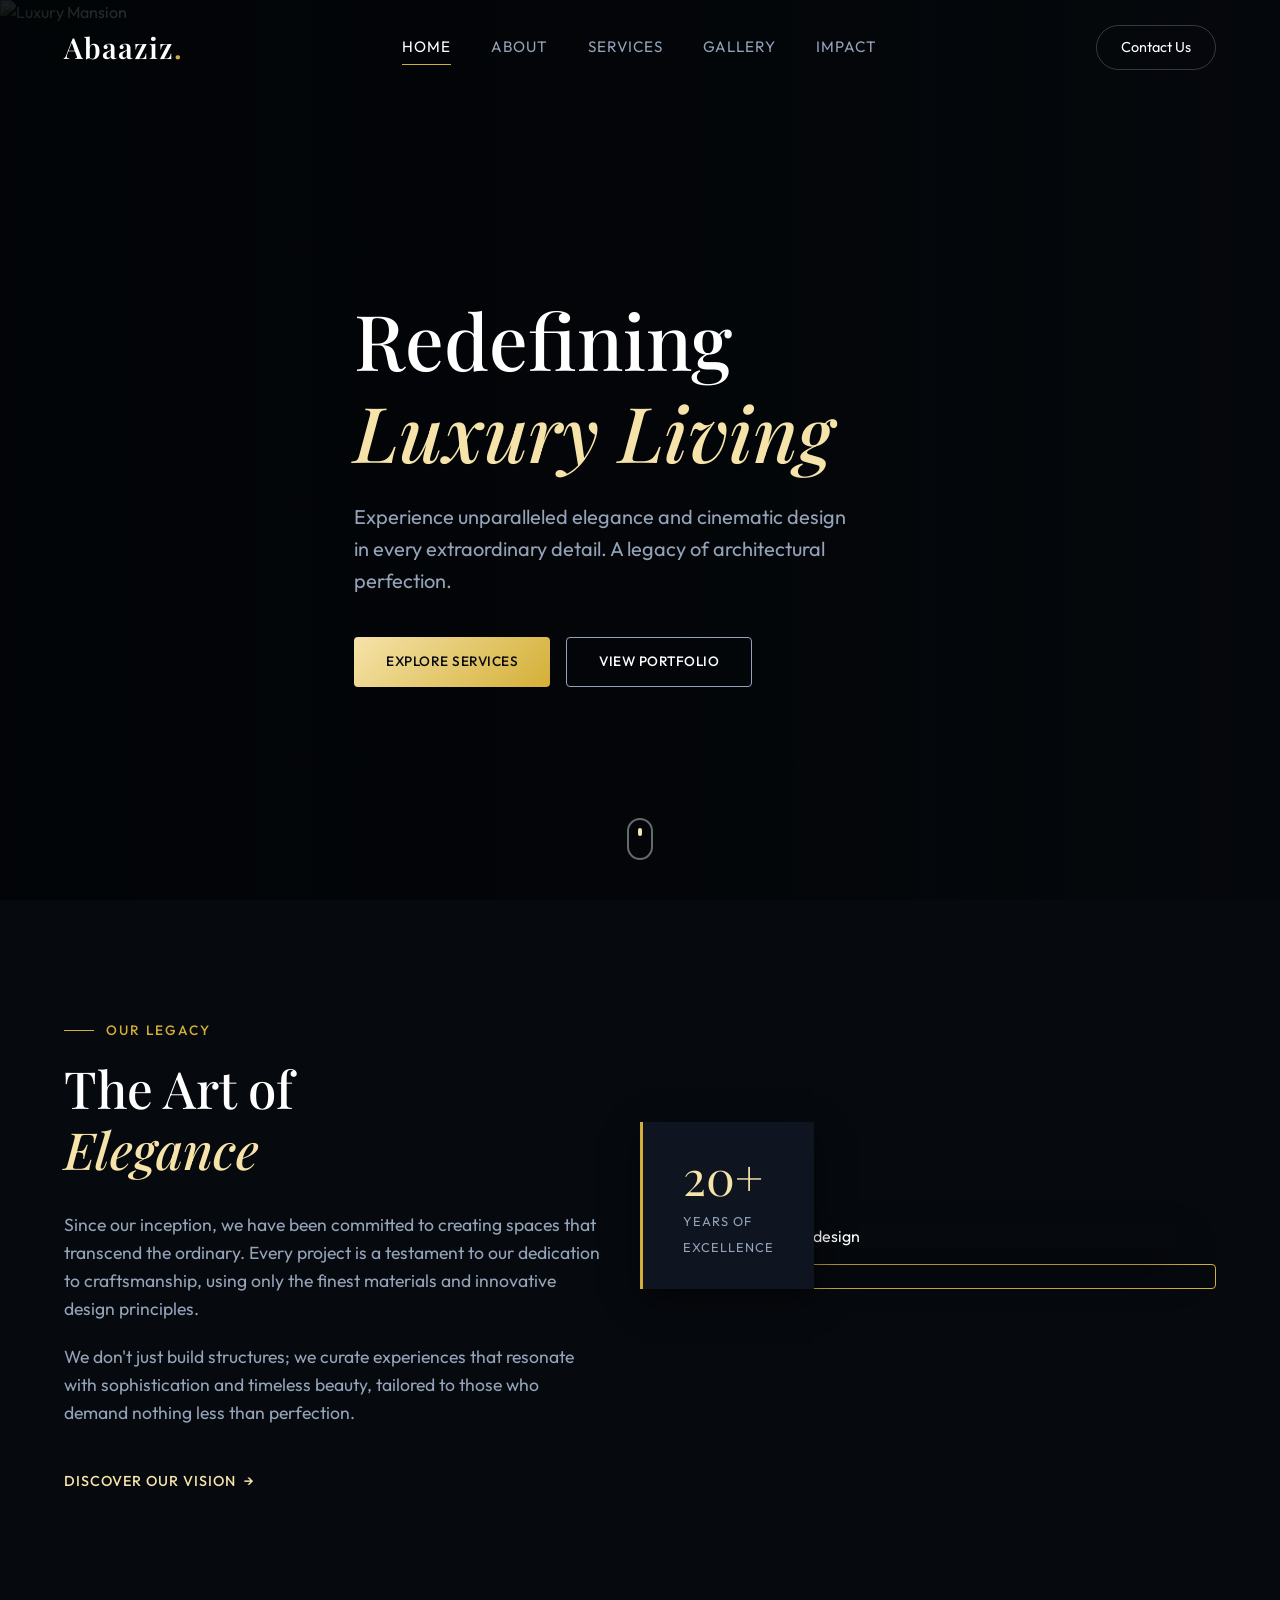
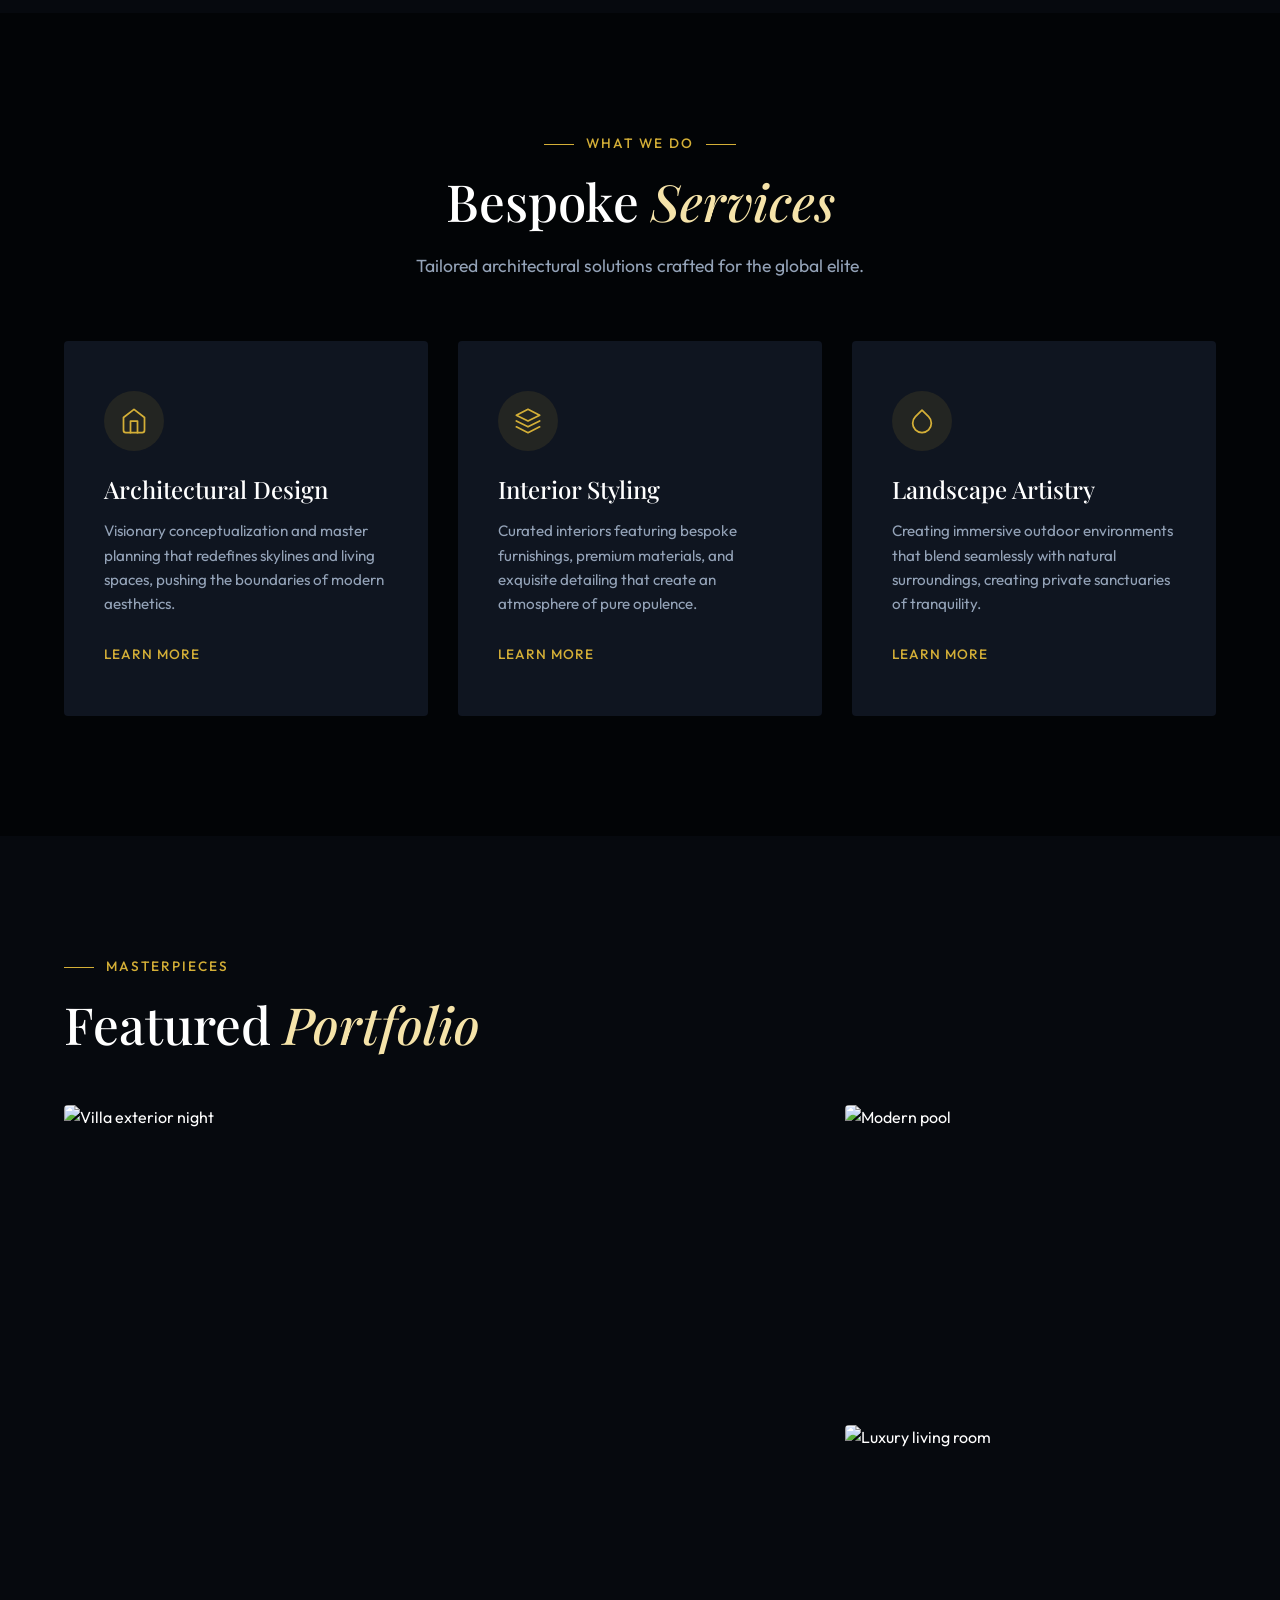
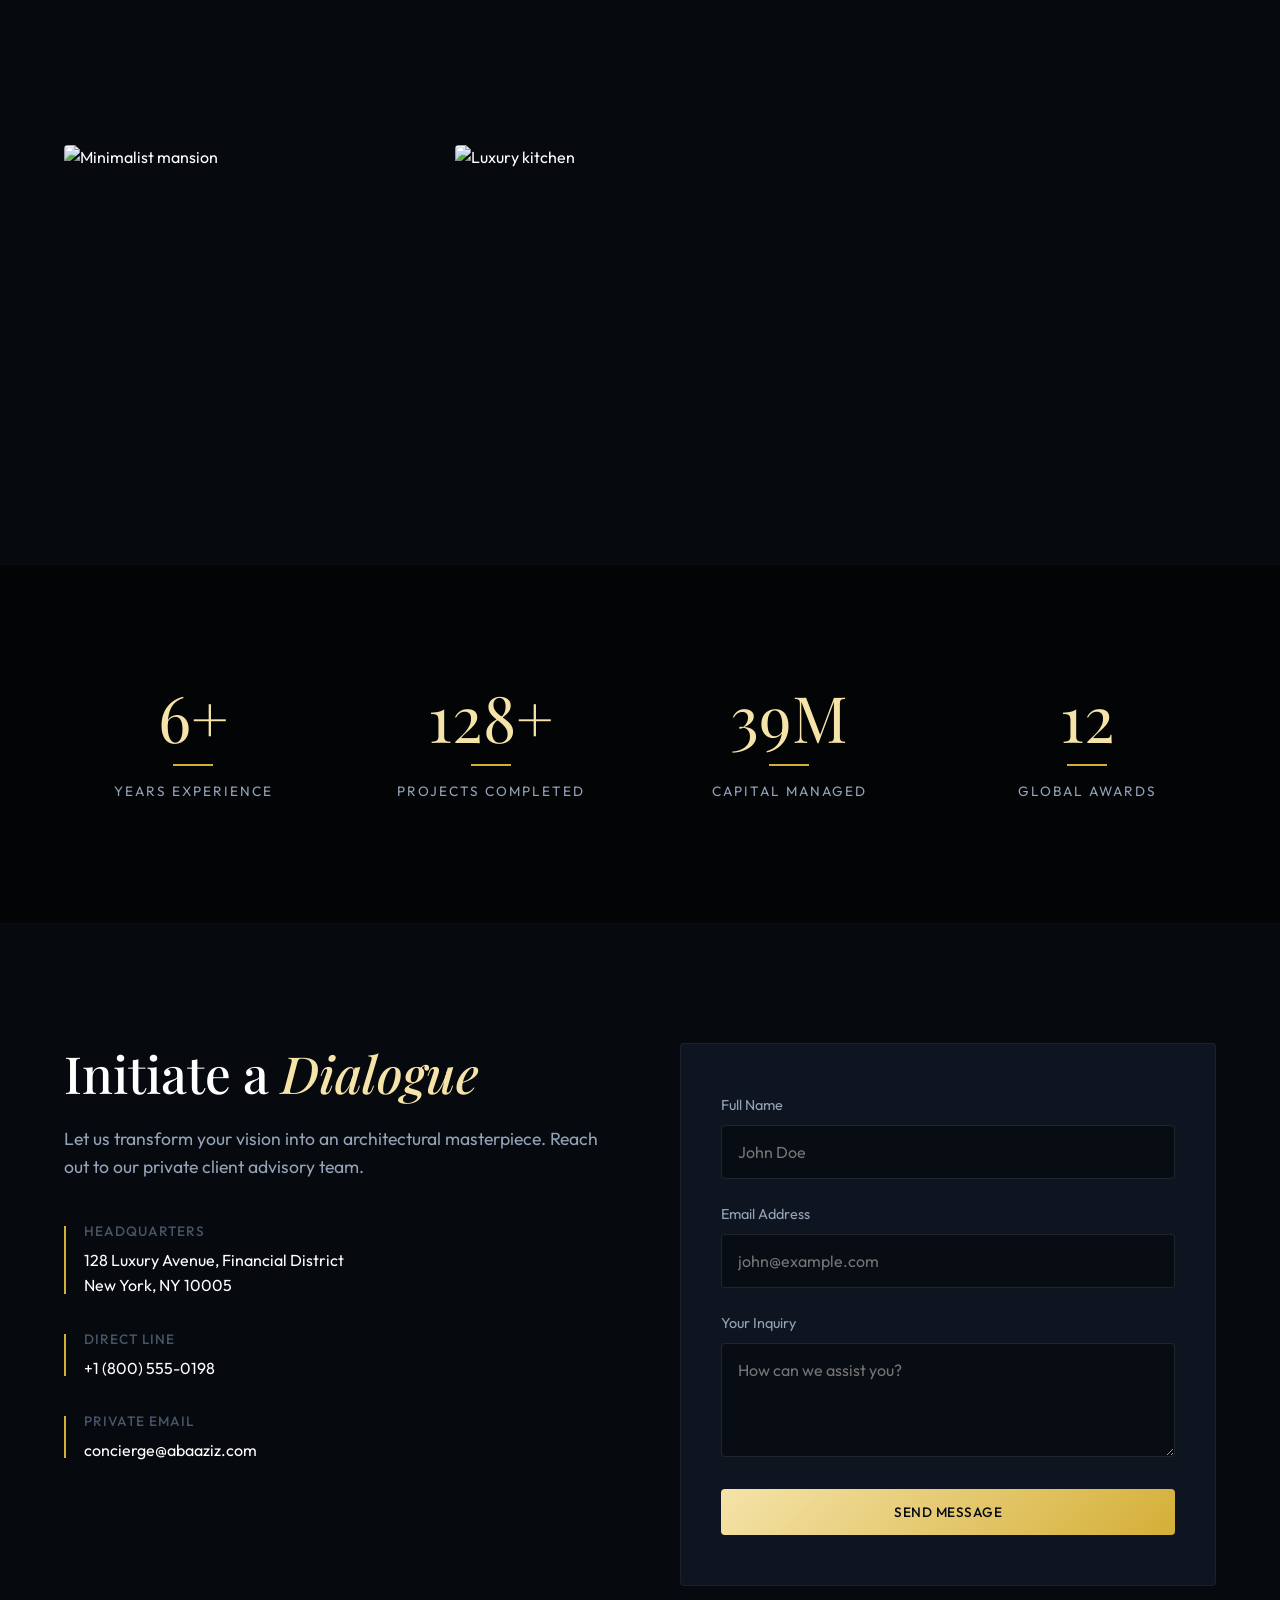
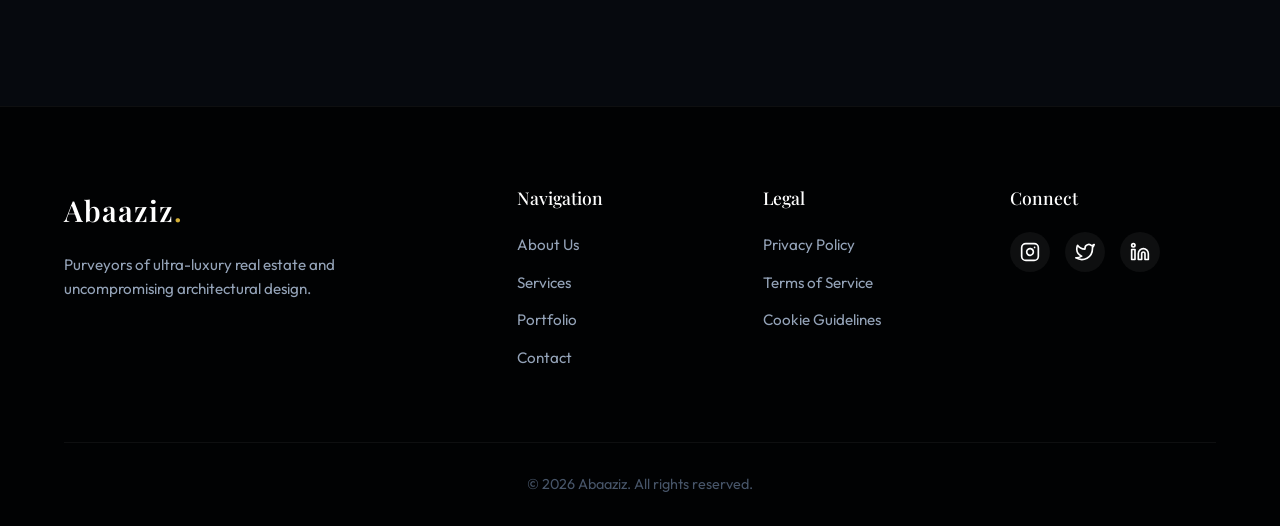
==== index.html @ dc42496c "Fix routing: rename to index.html and remove vercel.json" ====
<!DOCTYPE html>
<html lang="en">
<head>
    <meta charset="UTF-8">
    <meta name="viewport" content="width=device-width, initial-scale=1.0">
    <title>Abaaziz | Modern Luxury Estates</title>
    <!-- SEO Meta Tags -->
    <meta name="description" content="Abaaziz presents modern, luxurious real estate and architectural design. Experience true elegance and cinematic living.">
    <!-- Google Fonts -->
    <link rel="preconnect" href="https://fonts.googleapis.com">
    <link rel="preconnect" href="https://fonts.gstatic.com" crossorigin>
    <link href="https://fonts.googleapis.com/css2?family=Outfit:wght@300;400;500;600&family=Playfair+Display:ital,wght@0,400;0,500;0,600;0,700;1,400&display=swap" rel="stylesheet">
    <!-- Custom CSS -->
    <link rel="stylesheet" href="main.css">
</head>
<body>

    <!-- Navigation -->
    <nav class="navbar" id="navbar">
        <div class="container nav-container">
            <a href="#" class="logo">Abaaziz<span class="accent-dot">.</span></a>
            
            <div class="menu-links" id="menu-links">
                <a href="#home" class="nav-link active">Home</a>
                <a href="#about" class="nav-link">About</a>
                <a href="#services" class="nav-link">Services</a>
                <a href="#gallery" class="nav-link">Gallery</a>
                <a href="#stats" class="nav-link">Impact</a>
            </div>
            
            <a href="#contact" class="btn-outline nav-cta dp-none-mobile">Contact Us</a>
            
            <button class="mobile-menu-btn" id="mobile-menu-btn" aria-label="Toggle menu">
                <span class="bar"></span>
                <span class="bar"></span>
                <span class="bar"></span>
            </button>
        </div>
    </nav>

    <!-- Mobile Menu Overlay -->
    <div class="mobile-overlay" id="mobile-overlay">
        <div class="mobile-menu-content">
            <a href="#home" class="mobile-link">Home</a>
            <a href="#about" class="mobile-link">About</a>
            <a href="#services" class="mobile-link">Services</a>
            <a href="#gallery" class="mobile-link">Gallery</a>
            <a href="#contact" class="mobile-link">Contact</a>
        </div>
    </div>

    <!-- Hero Section -->
    <header id="home" class="hero">
        <div class="hero-bg">
            <img src="https://images.unsplash.com/photo-1600596542815-ffad4c1539a9?ixlib=rb-4.0.3&auto=format&fit=crop&w=2075&q=80" alt="Luxury Mansion" class="hero-image">
            <div class="hero-overlay"></div>
        </div>
        
        <div class="container hero-content">
            <h1 class="hero-title fade-in-up">Redefining <br> <span class="text-accent">Luxury Living</span></h1>
            <p class="hero-subtitle fade-in-up delay-1">Experience unparalleled elegance and cinematic design in every extraordinary detail. A legacy of architectural perfection.</p>
            <div class="hero-buttons fade-in-up delay-2">
                <a href="#services" class="btn-primary">Explore Services</a>
                <a href="#gallery" class="btn-secondary">View Portfolio</a>
            </div>
        </div>
        
        <div class="scroll-indicator fade-in delay-3">
            <span class="mouse">
                <span class="wheel"></span>
            </span>
        </div>
    </header>

    <!-- About Section -->
    <section id="about" class="about section-padding">
        <div class="container about-grid">
            <div class="about-text scroll-reveal">
                <p class="section-badge">Our Legacy</p>
                <h2 class="section-title">The Art of <br><span>Elegance</span></h2>
                <div class="about-description">
                    <p>Since our inception, we have been committed to creating spaces that transcend the ordinary. Every project is a testament to our dedication to craftsmanship, using only the finest materials and innovative design principles.</p>
                    <p>We don't just build structures; we curate experiences that resonate with sophistication and timeless beauty, tailored to those who demand nothing less than perfection.</p>
                </div>
                <a href="#contact" class="link-arrow">Discover our vision <span class="arrow">&rarr;</span></a>
            </div>
            <div class="about-image-wrapper scroll-reveal fade-right delay-2">
                <img src="https://images.unsplash.com/photo-1600607687920-4e2a09cf159d?ixlib=rb-4.0.3&auto=format&fit=crop&w=1470&q=80" alt="Modern interior design" class="about-img">
                <div class="image-accent-border"></div>
                <div class="experience-badge">
                    <span class="years">20+</span>
                    <span class="text">Years of<br>Excellence</span>
                </div>
            </div>
        </div>
    </section>

    <!-- Services Section -->
    <section id="services" class="services section-padding bg-darker">
        <div class="container">
            <div class="section-header text-center scroll-reveal">
                <p class="section-badge">What We Do</p>
                <h2 class="section-title">Bespoke <span>Services</span></h2>
                <p class="section-subtitle">Tailored architectural solutions crafted for the global elite.</p>
            </div>
            
            <div class="services-grid">
                <!-- Card 1 -->
                <div class="service-card scroll-reveal">
                    <div class="card-border"></div>
                    <div class="icon-wrapper">
                        <svg width="28" height="28" viewBox="0 0 24 24" fill="none" stroke="currentColor" stroke-width="1.5" stroke-linecap="round" stroke-linejoin="round"><path d="M3 9l9-7 9 7v11a2 2 0 0 1-2 2H5a2 2 0 0 1-2-2z"></path><polyline points="9 22 9 12 15 12 15 22"></polyline></svg>
                    </div>
                    <h3>Architectural Design</h3>
                    <p>Visionary conceptualization and master planning that redefines skylines and living spaces, pushing the boundaries of modern aesthetics.</p>
                    <a href="#" class="card-link">Learn more</a>
                </div>
                <!-- Card 2 -->
                <div class="service-card scroll-reveal delay-1">
                    <div class="card-border"></div>
                    <div class="icon-wrapper">
                        <svg width="28" height="28" viewBox="0 0 24 24" fill="none" stroke="currentColor" stroke-width="1.5" stroke-linecap="round" stroke-linejoin="round"><polygon points="12 2 2 7 12 12 22 7 12 2"></polygon><polyline points="2 17 12 22 22 17"></polyline><polyline points="2 12 12 17 22 12"></polyline></svg>
                    </div>
                    <h3>Interior Styling</h3>
                    <p>Curated interiors featuring bespoke furnishings, premium materials, and exquisite detailing that create an atmosphere of pure opulence.</p>
                    <a href="#" class="card-link">Learn more</a>
                </div>
                <!-- Card 3 -->
                <div class="service-card scroll-reveal delay-2">
                    <div class="card-border"></div>
                    <div class="icon-wrapper">
                        <svg width="28" height="28" viewBox="0 0 24 24" fill="none" stroke="currentColor" stroke-width="1.5" stroke-linecap="round" stroke-linejoin="round"><path d="M12 2.69l5.66 5.66a8 8 0 1 1-11.31 0z"></path></svg>
                    </div>
                    <h3>Landscape Artistry</h3>
                    <p>Creating immersive outdoor environments that blend seamlessly with natural surroundings, creating private sanctuaries of tranquility.</p>
                    <a href="#" class="card-link">Learn more</a>
                </div>
            </div>
        </div>
    </section>

    <!-- Gallery Section -->
    <section id="gallery" class="gallery section-padding">
        <div class="container">
            <div class="section-header scroll-reveal">
                <p class="section-badge">Masterpieces</p>
                <h2 class="section-title">Featured <span>Portfolio</span></h2>
            </div>
            
            <div class="gallery-grid">
                <div class="gallery-item scroll-reveal tall">
                    <img src="https://images.unsplash.com/photo-1613490908592-5d97f1cb1ce6?ixlib=rb-4.0.3&auto=format&fit=crop&w=1000&q=80" alt="Villa exterior night" class="gallery-img">
                    <div class="gallery-overlay" data-src="https://images.unsplash.com/photo-1613490908592-5d97f1cb1ce6?ixlib=rb-4.0.3&auto=format&fit=crop&w=1600&q=80">
                        <span class="view-text">+ Enlarge</span>
                        <div class="project-info">
                            <h4>The Obsidian Villa</h4>
                            <p>Dubai, UAE</p>
                        </div>
                    </div>
                </div>
                <div class="gallery-item scroll-reveal delay-1">
                    <img src="https://images.unsplash.com/photo-1512917774080-9991f1c4c750?ixlib=rb-4.0.3&auto=format&fit=crop&w=1000&q=80" alt="Modern pool" class="gallery-img">
                    <div class="gallery-overlay" data-src="https://images.unsplash.com/photo-1512917774080-9991f1c4c750?ixlib=rb-4.0.3&auto=format&fit=crop&w=1600&q=80">
                        <span class="view-text">+ Enlarge</span>
                        <div class="project-info">
                            <h4>Azure Horizons</h4>
                            <p>Malibu, CA</p>
                        </div>
                    </div>
                </div>
                <div class="gallery-item scroll-reveal delay-2">
                    <img src="https://images.unsplash.com/photo-1600566753190-17f0baa2a6c3?ixlib=rb-4.0.3&auto=format&fit=crop&w=1000&q=80" alt="Luxury living room" class="gallery-img">
                    <div class="gallery-overlay" data-src="https://images.unsplash.com/photo-1600566753190-17f0baa2a6c3?ixlib=rb-4.0.3&auto=format&fit=crop&w=1600&q=80">
                        <span class="view-text">+ Enlarge</span>
                        <div class="project-info">
                            <h4>Urban Retreat</h4>
                            <p>New York, NY</p>
                        </div>
                    </div>
                </div>
                <div class="gallery-item scroll-reveal">
                    <img src="https://images.unsplash.com/photo-1583608205776-bfd35f0d9f83?ixlib=rb-4.0.3&auto=format&fit=crop&w=1000&q=80" alt="Minimalist mansion" class="gallery-img">
                    <div class="gallery-overlay" data-src="https://images.unsplash.com/photo-1583608205776-bfd35f0d9f83?ixlib=rb-4.0.3&auto=format&fit=crop&w=1600&q=80">
                        <span class="view-text">+ Enlarge</span>
                        <div class="project-info">
                            <h4>Zenith Heights</h4>
                            <p>Monaco</p>
                        </div>
                    </div>
                </div>
                <div class="gallery-item scroll-reveal delay-1 wide">
                    <img src="https://images.unsplash.com/photo-1600210492486-724fe5c67fb0?ixlib=rb-4.0.3&auto=format&fit=crop&w=1400&q=80" alt="Luxury kitchen" class="gallery-img">
                    <div class="gallery-overlay" data-src="https://images.unsplash.com/photo-1600210492486-724fe5c67fb0?ixlib=rb-4.0.3&auto=format&fit=crop&w=1600&q=80">
                        <span class="view-text">+ Enlarge</span>
                        <div class="project-info">
                            <h4>The Culinary Suite</h4>
                            <p>Paris, France</p>
                        </div>
                    </div>
                </div>
            </div>
        </div>
    </section>

    <!-- Statistics Section -->
    <section id="stats" class="stats section-padding bg-darker">
        <div class="container">
            <div class="stats-grid" id="stats-container">
                <div class="stat-item scroll-reveal">
                    <div class="stat-value"><span class="stat-number" data-target="20">0</span><span class="stat-plus">+</span></div>
                    <div class="stat-divider"></div>
                    <p class="stat-label">Years Experience</p>
                </div>
                <div class="stat-item scroll-reveal delay-1">
                    <div class="stat-value"><span class="stat-number" data-target="500">0</span><span class="stat-plus">+</span></div>
                    <div class="stat-divider"></div>
                    <p class="stat-label">Projects Completed</p>
                </div>
                <div class="stat-item scroll-reveal delay-2">
                    <div class="stat-value"><span class="stat-number" data-target="150">0</span><span class="stat-plus">M</span></div>
                    <div class="stat-divider"></div>
                    <p class="stat-label">Capital Managed</p>
                </div>
                <div class="stat-item scroll-reveal delay-3">
                    <div class="stat-value"><span class="stat-number" data-target="45">0</span><span class="stat-plus"></span></div>
                    <div class="stat-divider"></div>
                    <p class="stat-label">Global Awards</p>
                </div>
            </div>
        </div>
    </section>

    <!-- Contact Section -->
    <section id="contact" class="contact section-padding">
        <div class="container relative">
            <div class="contact-grid">
                <div class="contact-info scroll-reveal">
                    <h2 class="section-title">Initiate a <span>Dialogue</span></h2>
                    <p class="contact-desc">Let us transform your vision into an architectural masterpiece. Reach out to our private client advisory team.</p>
                    
                    <div class="contact-methods">
                        <div class="method-item">
                            <span class="method-title">Headquarters</span>
                            <p>128 Luxury Avenue, Financial District<br>New York, NY 10005</p>
                        </div>
                        <div class="method-item">
                            <span class="method-title">Direct Line</span>
                            <p>+1 (800) 555-0198</p>
                        </div>
                        <div class="method-item">
                            <span class="method-title">Private Email</span>
                            <p>concierge@abaaziz.com</p>
                        </div>
                    </div>
                </div>
                
                <div class="contact-form-wrapper scroll-reveal delay-2">
                    <form id="contact-form" class="contact-form">
                        <div class="form-group">
                            <label for="name">Full Name</label>
                            <input type="text" id="name" required placeholder="John Doe">
                            <span class="error-msg" id="name-error">Please enter your name.</span>
                        </div>
                        <div class="form-group">
                            <label for="email">Email Address</label>
                            <input type="email" id="email" required placeholder="john@example.com">
                            <span class="error-msg" id="email-error">Please enter a valid email.</span>
                        </div>
                        <div class="form-group">
                            <label for="message">Your Inquiry</label>
                            <textarea id="message" rows="4" required placeholder="How can we assist you?"></textarea>
                            <span class="error-msg" id="message-error">Please provide a message.</span>
                        </div>
                        <button type="submit" class="btn-primary w-100">Send Message</button>
                        <div class="submit-success" id="submit-success">Your inquiry has been received. We will contact you shortly.</div>
                    </form>
                </div>
            </div>
        </div>
    </section>

    <!-- Footer -->
    <footer class="footer">
        <div class="container">
            <div class="footer-grid">
                <div class="footer-brand">
                    <a href="#" class="logo">Abaaziz<span class="accent-dot">.</span></a>
                    <p class="footer-bio">Purveyors of ultra-luxury real estate and uncompromising architectural design.</p>
                </div>
                <div class="footer-links">
                    <h4>Navigation</h4>
                    <ul>
                        <li><a href="#about">About Us</a></li>
                        <li><a href="#services">Services</a></li>
                        <li><a href="#gallery">Portfolio</a></li>
                        <li><a href="#contact">Contact</a></li>
                    </ul>
                </div>
                <div class="footer-links">
                    <h4>Legal</h4>
                    <ul>
                        <li><a href="#">Privacy Policy</a></li>
                        <li><a href="#">Terms of Service</a></li>
                        <li><a href="#">Cookie Guidelines</a></li>
                    </ul>
                </div>
                <div class="footer-social">
                    <h4>Connect</h4>
                    <div class="social-icons">
                        <a href="#" aria-label="Instagram"><svg width="20" height="20" viewBox="0 0 24 24" fill="none" stroke="currentColor" stroke-width="2" stroke-linecap="round" stroke-linejoin="round"><rect x="2" y="2" width="20" height="20" rx="5" ry="5"></rect><path d="M16 11.37A4 4 0 1 1 12.63 8 4 4 0 0 1 16 11.37z"></path><line x1="17.5" y1="6.5" x2="17.51" y2="6.5"></line></svg></a>
                        <a href="#" aria-label="Twitter"><svg width="20" height="20" viewBox="0 0 24 24" fill="none" stroke="currentColor" stroke-width="2" stroke-linecap="round" stroke-linejoin="round"><path d="M23 3a10.9 10.9 0 0 1-3.14 1.53 4.48 4.48 0 0 0-7.86 3v1A10.66 10.66 0 0 1 3 4s-4 9 5 13a11.64 11.64 0 0 1-7 2c9 5 20 0 20-11.5a4.5 4.5 0 0 0-.08-.83A7.72 7.72 0 0 0 23 3z"></path></svg></a>
                        <a href="#" aria-label="LinkedIn"><svg width="20" height="20" viewBox="0 0 24 24" fill="none" stroke="currentColor" stroke-width="2" stroke-linecap="round" stroke-linejoin="round"><path d="M16 8a6 6 0 0 1 6 6v7h-4v-7a2 2 0 0 0-2-2 2 2 0 0 0-2 2v7h-4v-7a6 6 0 0 1 6-6z"></path><rect x="2" y="9" width="4" height="12"></rect><circle cx="4" cy="4" r="2"></circle></svg></a>
                    </div>
                </div>
            </div>
            <div class="footer-bottom">
                <p>&copy; <span id="current-year"></span> Abaaziz. All rights reserved.</p>
            </div>
        </div>
    </footer>

    <!-- Lightbox Element -->
    <div class="lightbox" id="lightbox">
        <div class="lightbox-close" id="lightbox-close">
            <svg width="32" height="32" viewBox="0 0 24 24" fill="none" stroke="currentColor" stroke-width="2" stroke-linecap="round" stroke-linejoin="round"><line x1="18" y1="6" x2="6" y2="18"></line><line x1="6" y1="6" x2="18" y2="18"></line></svg>
        </div>
        <div class="lightbox-content">
            <div class="lightbox-loader" id="lightbox-loader"></div>
            <img src="" alt="Expanded View" id="lightbox-img" class="lightbox-img">
        </div>
    </div>

    <script src="main.js"></script>
</body>
</html>
---- main.css ----
/* ==========================================================================
   Abaaziz Luxury Architecture - Main Stylesheet
   ========================================================================== */

/* --- Variables --- */
:root {
    /* Color Palette */
    --bg-main: #06090e;      /* Deep midnight blue almost black */
    --bg-darker: #020406;    /* Darker shade for contrast */
    --bg-surface: #0f1520;   /* Surface color for cards */
    --accent-gold: #d4af37;  /* Classic gold */
    --accent-light: #f5e3a9; /* Soft light gold */
    --text-primary: #ffffff; /* Pure white */
    --text-secondary: #94a3b8; /* Soft slate gray */
    --text-muted: #475569;   /* Muted gray */

    /* Typography */
    --font-heading: 'Playfair Display', serif;
    --font-body: 'Outfit', sans-serif;

    /* Styling */
    --radius-sm: 4px;
    --radius-md: 8px;
    --radius-lg: 16px;
    
    /* Layout */
    --transition-fast: 0.2s ease;
    --transition-normal: 0.4s cubic-bezier(0.25, 0.46, 0.45, 0.94);
    --transition-slow: 0.8s cubic-bezier(0.25, 1, 0.5, 1);
    
    /* Z-Index */
    --z-nav: 1000;
    --z-dropdown: 1010;
    --z-lightbox: 2000;
}

/* --- Base Reset --- */
*, *::before, *::after {
    box-sizing: border-box;
    margin: 0;
    padding: 0;
}

html {
    scroll-behavior: smooth;
}

body {
    font-family: var(--font-body);
    background-color: var(--bg-main);
    color: var(--text-primary);
    line-height: 1.6;
    overflow-x: hidden;
    -webkit-font-smoothing: antialiased;
    -moz-osx-font-smoothing: grayscale;
}

img {
    max-width: 100%;
    display: block;
    object-fit: cover;
}

a {
    color: inherit;
    text-decoration: none;
    transition: color var(--transition-fast);
}

ul {
    list-style: none;
}

button {
    cursor: pointer;
    font-family: inherit;
    border: none;
    background: transparent;
}

/* --- Typography --- */
h1, h2, h3, h4, h5, h6 {
    font-family: var(--font-heading);
    font-weight: 500;
    line-height: 1.2;
}

.text-accent {
    color: var(--accent-light);
    font-style: italic;
}

span.accent-dot {
    color: var(--accent-gold);
}

/* --- Layout Utility --- */
.container {
    width: 100%;
    max-width: 1280px;
    margin: 0 auto;
    padding: 0 5%;
}

.section-padding {
    padding: 120px 0;
}

.bg-darker {
    background-color: var(--bg-darker);
}

.text-center {
    text-align: center;
}

.relative {
    position: relative;
}

.w-100 {
    width: 100%;
}

/* --- Buttons --- */
.btn-primary {
    display: inline-block;
    background: var(--accent-gold);
    background: linear-gradient(135deg, var(--accent-light) 0%, var(--accent-gold) 100%);
    color: var(--bg-main);
    padding: 14px 32px;
    font-weight: 500;
    font-size: 1rem;
    letter-spacing: 0.5px;
    border-radius: var(--radius-sm);
    transition: transform var(--transition-fast), box-shadow var(--transition-fast);
    text-transform: uppercase;
    font-size: 0.85rem;
}

.btn-primary:hover {
    transform: translateY(-2px);
    box-shadow: 0 10px 20px rgba(212, 175, 55, 0.2);
}

.btn-secondary {
    display: inline-block;
    background: transparent;
    color: var(--text-primary);
    padding: 13px 32px;
    font-weight: 500;
    border: 1px solid var(--text-secondary);
    border-radius: var(--radius-sm);
    transition: all var(--transition-fast);
    text-transform: uppercase;
    font-size: 0.85rem;
    letter-spacing: 0.5px;
}

.btn-secondary:hover {
    border-color: var(--accent-gold);
    color: var(--accent-gold);
    background: rgba(212, 175, 55, 0.05);
}

.btn-outline {
    display: inline-block;
    padding: 10px 24px;
    border: 1px solid rgba(255, 255, 255, 0.2);
    border-radius: 50px;
    font-size: 0.9rem;
    transition: all var(--transition-normal);
}

.btn-outline:hover {
    border-color: var(--accent-gold);
    background-color: var(--accent-gold);
    color: var(--bg-main);
}

/* --- Navigation --- */
.navbar {
    position: fixed;
    top: 0;
    left: 0;
    width: 100%;
    padding: 24px 0;
    z-index: var(--z-nav);
    transition: padding var(--transition-normal), background var(--transition-normal), backdrop-filter var(--transition-normal);
    border-bottom: 1px solid transparent;
}

.navbar.scrolled {
    padding: 16px 0;
    background-color: rgba(6, 9, 14, 0.85);
    backdrop-filter: blur(12px);
    border-bottom: 1px solid rgba(255, 255, 255, 0.05);
}

.nav-container {
    display: flex;
    justify-content: space-between;
    align-items: center;
}

.logo {
    font-size: 1.8rem;
    font-family: var(--font-heading);
    font-weight: 600;
    letter-spacing: 1px;
}

.menu-links {
    display: flex;
    gap: 40px;
}

.nav-link {
    font-size: 0.95rem;
    font-weight: 400;
    color: var(--text-secondary);
    text-transform: uppercase;
    letter-spacing: 1px;
    position: relative;
}

.nav-link::after {
    content: '';
    position: absolute;
    bottom: -6px;
    left: 0;
    width: 0%;
    height: 1px;
    background-color: var(--accent-gold);
    transition: width var(--transition-fast);
}

.nav-link:hover, .nav-link.active {
    color: var(--text-primary);
}

.nav-link:hover::after, .nav-link.active::after {
    width: 100%;
}

/* Mobile Menu */
.mobile-menu-btn {
    display: none;
    width: 30px;
    height: 20px;
    position: relative;
    z-index: 1100;
}

.mobile-menu-btn .bar {
    position: absolute;
    height: 2px;
    width: 100%;
    background-color: var(--text-primary);
    transition: all var(--transition-normal);
    left: 0;
}

.mobile-menu-btn .bar:nth-child(1) { top: 0; }
.mobile-menu-btn .bar:nth-child(2) { top: 9px; }
.mobile-menu-btn .bar:nth-child(3) { top: 18px; }

.mobile-menu-btn.active .bar:nth-child(1) {
    top: 9px;
    transform: rotate(45deg);
}
.mobile-menu-btn.active .bar:nth-child(2) {
    opacity: 0;
}
.mobile-menu-btn.active .bar:nth-child(3) {
    top: 9px;
    transform: rotate(-45deg);
}

.mobile-overlay {
    position: fixed;
    top: 0;
    left: 0;
    width: 100%;
    height: 100vh;
    background-color: var(--bg-main);
    z-index: 1050;
    display: flex;
    flex-direction: column;
    justify-content: center;
    align-items: center;
    opacity: 0;
    visibility: hidden;
    transition: all var(--transition-normal);
}

.mobile-overlay.active {
    opacity: 1;
    visibility: visible;
}

.mobile-menu-content {
    display: flex;
    flex-direction: column;
    gap: 30px;
    text-align: center;
}

.mobile-link {
    font-family: var(--font-heading);
    font-size: 2.5rem;
    font-style: italic;
    color: var(--text-secondary);
    transition: var(--transition-normal);
    transform: translateY(20px);
    opacity: 0;
}

.mobile-overlay.active .mobile-link {
    transform: translateY(0);
    opacity: 1;
}

.mobile-overlay.active .mobile-link:nth-child(1) { transition-delay: 0.1s; }
.mobile-overlay.active .mobile-link:nth-child(2) { transition-delay: 0.2s; }
.mobile-overlay.active .mobile-link:nth-child(3) { transition-delay: 0.3s; }
.mobile-overlay.active .mobile-link:nth-child(4) { transition-delay: 0.4s; }
.mobile-overlay.active .mobile-link:nth-child(5) { transition-delay: 0.5s; }

.mobile-link:hover, .mobile-link.active {
    color: var(--accent-gold);
}


/* --- Hero Section --- */
.hero {
    position: relative;
    height: 100vh;
    min-height: 700px;
    display: flex;
    align-items: center;
    padding-top: 80px;
}

.hero-bg {
    position: absolute;
    top: 0;
    left: 0;
    width: 100%;
    height: 100%;
    z-index: -1;
    overflow: hidden;
}

.hero-image {
    width: 100%;
    height: 100%;
    object-position: center;
    transform: scale(1.05); /* Slight scale for potential parallax */
    animation: slowZoomOut 10s ease-out forwards;
}

.hero-overlay {
    position: absolute;
    top: 0;
    left: 0;
    width: 100%;
    height: 100%;
    background: linear-gradient(to right, rgba(2, 4, 6, 0.9) 0%, rgba(2, 4, 6, 0.6) 50%, rgba(2, 4, 6, 0.2) 100%);
}

.hero-content {
    max-width: 700px;
}

.hero-title {
    font-size: clamp(3rem, 6vw, 5.5rem);
    margin-bottom: 24px;
    color: var(--text-primary);
}

.hero-subtitle {
    font-size: 1.25rem;
    color: var(--text-secondary);
    margin-bottom: 40px;
    max-width: 500px;
}

.hero-buttons {
    display: flex;
    gap: 16px;
}

.scroll-indicator {
    position: absolute;
    bottom: 40px;
    left: 50%;
    transform: translateX(-50%);
    display: flex;
    flex-direction: column;
    align-items: center;
    gap: 10px;
}

.mouse {
    width: 26px;
    height: 42px;
    border: 2px solid rgba(255, 255, 255, 0.4);
    border-radius: 15px;
    position: relative;
}

.wheel {
    width: 4px;
    height: 8px;
    background-color: var(--accent-light);
    border-radius: 2px;
    position: absolute;
    top: 8px;
    left: 50%;
    transform: translateX(-50%);
    animation: scrollWheel 2s infinite;
}

/* --- Section Headers --- */
.section-badge {
    text-transform: uppercase;
    font-size: 0.85rem;
    letter-spacing: 2px;
    color: var(--accent-gold);
    margin-bottom: 16px;
    font-weight: 500;
    display: flex;
    align-items: center;
    gap: 12px;
}
.section-badge::before {
    content: '';
    display: inline-block;
    width: 30px;
    height: 1px;
    background-color: var(--accent-gold);
}

.section-title {
    font-size: clamp(2.5rem, 4vw, 3.5rem);
    margin-bottom: 20px;
}

.section-title span {
    font-style: italic;
    color: var(--accent-light);
}

.section-subtitle {
    color: var(--text-secondary);
    font-size: 1.1rem;
    max-width: 600px;
    margin: 0 auto 60px;
}
.text-center .section-badge {
    justify-content: center;
}
.text-center .section-badge::before, .text-center .section-badge::after {
    content: '';
    display: inline-block;
    width: 30px;
    height: 1px;
    background-color: var(--accent-gold);
}

/* --- About Section --- */
.about-grid {
    display: grid;
    grid-template-columns: 1fr 1fr;
    gap: 80px;
    align-items: center;
}

.about-description {
    margin: 30px 0 40px;
    color: var(--text-secondary);
    font-size: 1.1rem;
    display: flex;
    flex-direction: column;
    gap: 20px;
}

.link-arrow {
    display: inline-flex;
    align-items: center;
    gap: 8px;
    color: var(--accent-light);
    font-weight: 500;
    text-transform: uppercase;
    letter-spacing: 1px;
    font-size: 0.9rem;
}

.link-arrow .arrow {
    transition: transform var(--transition-fast);
}

.link-arrow:hover .arrow {
    transform: translateX(5px);
}

.about-image-wrapper {
    position: relative;
    padding-bottom: 40px;
    padding-right: 40px;
}

.about-img {
    border-radius: var(--radius-sm);
    box-shadow: 0 20px 40px rgba(0, 0, 0, 0.4);
    position: relative;
    z-index: 2;
}

.image-accent-border {
    position: absolute;
    top: 40px;
    left: 40px;
    right: 0;
    bottom: 0;
    border: 1px solid var(--accent-gold);
    z-index: 1;
    border-radius: var(--radius-sm);
}

.experience-badge {
    position: absolute;
    bottom: 0;
    left: -40px;
    background: var(--bg-surface);
    padding: 30px 40px;
    border-left: 3px solid var(--accent-gold);
    z-index: 3;
    box-shadow: 0 10px 30px rgba(0, 0, 0, 0.5);
}

.experience-badge .years {
    display: block;
    font-size: 3rem;
    font-family: var(--font-heading);
    color: var(--accent-light);
    line-height: 1;
    margin-bottom: 8px;
}
.experience-badge .text {
    text-transform: uppercase;
    font-size: 0.8rem;
    letter-spacing: 1px;
    color: var(--text-secondary);
}


/* --- Services Section --- */
.services-grid {
    display: grid;
    grid-template-columns: repeat(auto-fit, minmax(300px, 1fr));
    gap: 30px;
    margin-top: 60px;
}

.service-card {
    background-color: var(--bg-surface);
    padding: 50px 40px;
    border-radius: var(--radius-sm);
    position: relative;
    transition: transform var(--transition-normal), box-shadow var(--transition-normal);
    overflow: hidden;
}

.card-border {
    position: absolute;
    bottom: 0;
    left: 0;
    width: 0;
    height: 2px;
    background: linear-gradient(90deg, var(--accent-gold), var(--accent-light));
    transition: width var(--transition-normal);
}

.service-card:hover {
    transform: translateY(-10px);
    box-shadow: 0 20px 40px rgba(0, 0, 0, 0.3);
}

.service-card:hover .card-border {
    width: 100%;
}

.icon-wrapper {
    width: 60px;
    height: 60px;
    border-radius: 50%;
    background-color: rgba(212, 175, 55, 0.1);
    display: flex;
    justify-content: center;
    align-items: center;
    color: var(--accent-gold);
    margin-bottom: 24px;
    transition: background var(--transition-normal), color var(--transition-normal);
}

.service-card:hover .icon-wrapper {
    background-color: var(--accent-gold);
    color: var(--bg-main);
}

.service-card h3 {
    font-size: 1.5rem;
    margin-bottom: 16px;
}

.service-card p {
    color: var(--text-secondary);
    margin-bottom: 24px;
    font-size: 0.95rem;
}

.card-link {
    display: inline-flex;
    text-transform: uppercase;
    font-size: 0.85rem;
    letter-spacing: 1px;
    color: var(--accent-gold);
    font-weight: 500;
}

/* --- Gallery Section --- */
.gallery-grid {
    display: grid;
    grid-template-columns: repeat(12, 1fr);
    grid-auto-rows: 300px;
    gap: 20px;
    margin-top: 50px;
}

.gallery-item {
    position: relative;
    border-radius: var(--radius-sm);
    overflow: hidden;
    cursor: pointer;
}

.gallery-item:nth-child(1) { grid-column: span 8; grid-row: span 2; }
.gallery-item:nth-child(2) { grid-column: span 4; grid-row: span 1; }
.gallery-item:nth-child(3) { grid-column: span 4; grid-row: span 1; }
.gallery-item:nth-child(4) { grid-column: span 4; grid-row: span 1; }
.gallery-item:nth-child(5) { grid-column: span 8; grid-row: span 1; }

.gallery-img {
    width: 100%;
    height: 100%;
    transition: transform 0.6s cubic-bezier(0.25, 0.46, 0.45, 0.94);
}

.gallery-overlay {
    position: absolute;
    top: 0;
    left: 0;
    width: 100%;
    height: 100%;
    background: rgba(2, 4, 6, 0.7);
    display: flex;
    flex-direction: column;
    justify-content: center;
    align-items: center;
    opacity: 0;
    transition: opacity var(--transition-normal);
}

.view-text {
    font-family: var(--font-heading);
    color: var(--accent-gold);
    font-style: italic;
    font-size: 1.2rem;
    transform: translateY(20px);
    transition: transform var(--transition-normal);
    margin-bottom: 10px;
}

.project-info {
    text-align: center;
    transform: translateY(20px);
    transition: transform var(--transition-normal);
}

.project-info h4 {
    font-size: 1.5rem;
    margin-bottom: 5px;
}

.project-info p {
    color: var(--text-secondary);
    font-size: 0.9rem;
    text-transform: uppercase;
    letter-spacing: 1px;
}

.gallery-item:hover .gallery-img {
    transform: scale(1.05);
}

.gallery-item:hover .gallery-overlay {
    opacity: 1;
}

.gallery-item:hover .view-text,
.gallery-item:hover .project-info {
    transform: translateY(0);
}

/* --- Stats Section --- */
.stats-grid {
    display: flex;
    justify-content: space-between;
    flex-wrap: wrap;
    gap: 40px;
}

.stat-item {
    text-align: center;
    flex: 1;
    min-width: 200px;
}

.stat-value {
    font-family: var(--font-heading);
    font-size: 4rem;
    color: var(--accent-light);
    line-height: 1;
    margin-bottom: 8px;
}

.stat-divider {
    width: 40px;
    height: 2px;
    background-color: var(--accent-gold);
    margin: 15px auto;
}

.stat-label {
    text-transform: uppercase;
    letter-spacing: 2px;
    font-size: 0.85rem;
    color: var(--text-secondary);
}

/* --- Contact Section --- */
.contact-grid {
    display: grid;
    grid-template-columns: 1fr 1fr;
    gap: 80px;
}

.contact-desc {
    color: var(--text-secondary);
    margin-bottom: 40px;
    font-size: 1.1rem;
}

.contact-methods {
    display: flex;
    flex-direction: column;
    gap: 30px;
}

.method-item {
    position: relative;
    padding-left: 20px;
}
.method-item::before {
    content: '';
    position: absolute;
    left: 0;
    top: 5px;
    width: 2px;
    height: calc(100% - 10px);
    background-color: var(--accent-gold);
}

.method-title {
    text-transform: uppercase;
    letter-spacing: 1px;
    font-size: 0.85rem;
    color: var(--text-muted);
    font-weight: 500;
    margin-bottom: 5px;
    display: block;
}

.contact-form {
    background-color: var(--bg-surface);
    padding: 50px 40px;
    border-radius: var(--radius-sm);
    border: 1px solid rgba(255,255,255,0.05);
}

.form-group {
    margin-bottom: 24px;
    position: relative;
}

.form-group label {
    display: block;
    margin-bottom: 8px;
    font-size: 0.9rem;
    color: var(--text-secondary);
}

.form-group input,
.form-group textarea {
    width: 100%;
    padding: 16px;
    background-color: rgba(2, 4, 6, 0.5);
    border: 1px solid rgba(255, 255, 255, 0.1);
    color: var(--text-primary);
    border-radius: var(--radius-sm);
    font-family: var(--font-body);
    font-size: 1rem;
    transition: border-color var(--transition-fast), background var(--transition-fast);
}

.form-group input:focus,
.form-group textarea:focus {
    outline: none;
    border-color: var(--accent-gold);
    background-color: rgba(2, 4, 6, 0.8);
}

.error-msg {
    display: none;
    color: #ef4444;
    font-size: 0.8rem;
    margin-top: 5px;
    position: absolute;
    bottom: -20px;
}

.submit-success {
    display: none;
    padding: 15px;
    background-color: rgba(16, 185, 129, 0.1);
    color: #34d399;
    border: 1px solid #059669;
    border-radius: var(--radius-sm);
    text-align: center;
    margin-top: 20px;
}

/* --- Footer --- */
.footer {
    background-color: #010203;
    padding: 80px 0 30px;
    border-top: 1px solid rgba(255, 255, 255, 0.05);
}

.footer-grid {
    display: grid;
    grid-template-columns: 2fr 1fr 1fr 1fr;
    gap: 40px;
    margin-bottom: 60px;
}

.footer-bio {
    color: var(--text-secondary);
    margin-top: 20px;
    max-width: 300px;
    font-size: 0.95rem;
}

.footer-links h4,
.footer-social h4 {
    font-size: 1.1rem;
    margin-bottom: 24px;
    color: var(--text-primary);
}

.footer-links ul li {
    margin-bottom: 12px;
}

.footer-links ul li a {
    color: var(--text-secondary);
    font-size: 0.95rem;
}

.footer-links ul li a:hover {
    color: var(--accent-gold);
}

.social-icons {
    display: flex;
    gap: 15px;
}

.social-icons a {
    display: flex;
    align-items: center;
    justify-content: center;
    width: 40px;
    height: 40px;
    border-radius: 50%;
    background-color: rgba(255, 255, 255, 0.05);
    color: var(--text-primary);
}

.social-icons a:hover {
    background-color: var(--accent-gold);
    color: var(--bg-main);
}

.footer-bottom {
    text-align: center;
    padding-top: 30px;
    border-top: 1px solid rgba(255, 255, 255, 0.05);
    color: var(--text-muted);
    font-size: 0.9rem;
}

/* --- Lightbox --- */
.lightbox {
    position: fixed;
    top: 0;
    left: 0;
    width: 100%;
    height: 100%;
    background-color: rgba(0, 0, 0, 0.95);
    z-index: var(--z-lightbox);
    display: flex;
    justify-content: center;
    align-items: center;
    opacity: 0;
    visibility: hidden;
    transition: all 0.4s ease;
    backdrop-filter: blur(5px);
}

.lightbox.active {
    opacity: 1;
    visibility: visible;
}

.lightbox-content {
    position: relative;
    max-width: 90%;
    max-height: 90vh;
}

.lightbox-img {
    max-width: 100%;
    max-height: 90vh;
    object-fit: contain;
    border-radius: var(--radius-sm);
    box-shadow: 0 30px 60px rgba(0,0,0,0.5);
    transform: scale(0.95);
    transition: transform 0.4s ease;
    opacity: 0;
}

.lightbox.active .lightbox-img.loaded {
    transform: scale(1);
    opacity: 1;
}

.lightbox-close {
    position: absolute;
    top: 30px;
    right: 40px;
    color: white;
    font-size: 3rem;
    cursor: pointer;
    z-index: calc(var(--z-lightbox) + 1);
    transition: color 0.2s ease;
    width: 50px;
    height: 50px;
    display: flex;
    justify-content: center;
    align-items: center;
    background: rgba(255,255,255,0.1);
    border-radius: 50%;
}

.lightbox-close:hover {
    color: var(--accent-gold);
    background: rgba(255,255,255,0.2);
}

.lightbox-loader {
    width: 40px;
    height: 40px;
    border: 3px solid rgba(255,255,255,0.1);
    border-radius: 50%;
    border-left-color: var(--accent-gold);
    animation: spinner 1s linear infinite;
    position: absolute;
    top: 50%;
    left: 50%;
    transform: translate(-50%, -50%);
}

/* --- Animations --- */
@keyframes slowZoomOut {
    0% { transform: scale(1.1); }
    100% { transform: scale(1); }
}

@keyframes scrollWheel {
    0% { transform: translate(-50%, 0); opacity: 1; }
    100% { transform: translate(-50%, 15px); opacity: 0; }
}

@keyframes spinner {
    0% { transform: translate(-50%, -50%) rotate(0deg); }
    100% { transform: translate(-50%, -50%) rotate(360deg); }
}

/* Scroll Reveals */
.fade-in-up {
    opacity: 0;
    transform: translateY(30px);
    animation: fadeInUp 1s cubic-bezier(0.25, 0.46, 0.45, 0.94) forwards;
}

.fade-in {
    opacity: 0;
    animation: fadeIn 1s ease forwards;
}

.scroll-reveal {
    opacity: 0;
    transform: translateY(40px);
    transition: opacity 0.8s cubic-bezier(0.25, 0.46, 0.45, 0.94), transform 0.8s cubic-bezier(0.25, 0.46, 0.45, 0.94);
}

.scroll-reveal.fade-right {
    transform: translateX(40px);
}

.scroll-reveal.active {
    opacity: 1;
    transform: translate(0, 0);
}

.delay-1 { animation-delay: 0.2s; transition-delay: 0.2s; }
.delay-2 { animation-delay: 0.4s; transition-delay: 0.4s; }
.delay-3 { animation-delay: 0.6s; transition-delay: 0.6s; }

@keyframes fadeInUp {
    to { opacity: 1; transform: translateY(0); }
}

@keyframes fadeIn {
    to { opacity: 1; }
}


/* --- Responsive Design --- */
@media (max-width: 1024px) {
    .gallery-grid {
        grid-template-columns: repeat(2, 1fr);
        grid-auto-rows: 250px;
    }
    .gallery-item:nth-child(n) {
        grid-column: span 1;
        grid-row: span 1;
    }
}

@media (max-width: 900px) {
    .about-grid, .contact-grid {
        grid-template-columns: 1fr;
        gap: 50px;
    }
    
    .about-image-wrapper {
        order: -1; /* Image first on mobile */
        padding-right: 20px;
    }
    
    .experience-badge {
        left: 20px;
        bottom: -20px;
    }
    
    .footer-grid {
        grid-template-columns: 1fr 1fr;
    }
}

@media (max-width: 768px) {
    .menu-links, .nav-cta.dp-none-mobile {
        display: none;
    }
    
    .mobile-menu-btn {
        display: block;
    }
    
    .hero-title {
        font-size: clamp(2.5rem, 8vw, 3.5rem);
    }
    
    .stats-grid {
        grid-template-columns: 1fr 1fr;
    }
    
    .section-padding {
        padding: 80px 0;
    }
}

@media (max-width: 480px) {
    .footer-grid {
        grid-template-columns: 1fr;
    }
    
    .hero-buttons {
        flex-direction: column;
        width: 100%;
    }
    
    .hero-buttons a {
        width: 100%;
        text-align: center;
    }
    
    .stats-grid {
        grid-template-columns: 1fr;
        gap: 30px;
    }
    
    .gallery-grid {
        grid-template-columns: 1fr;
    }
}
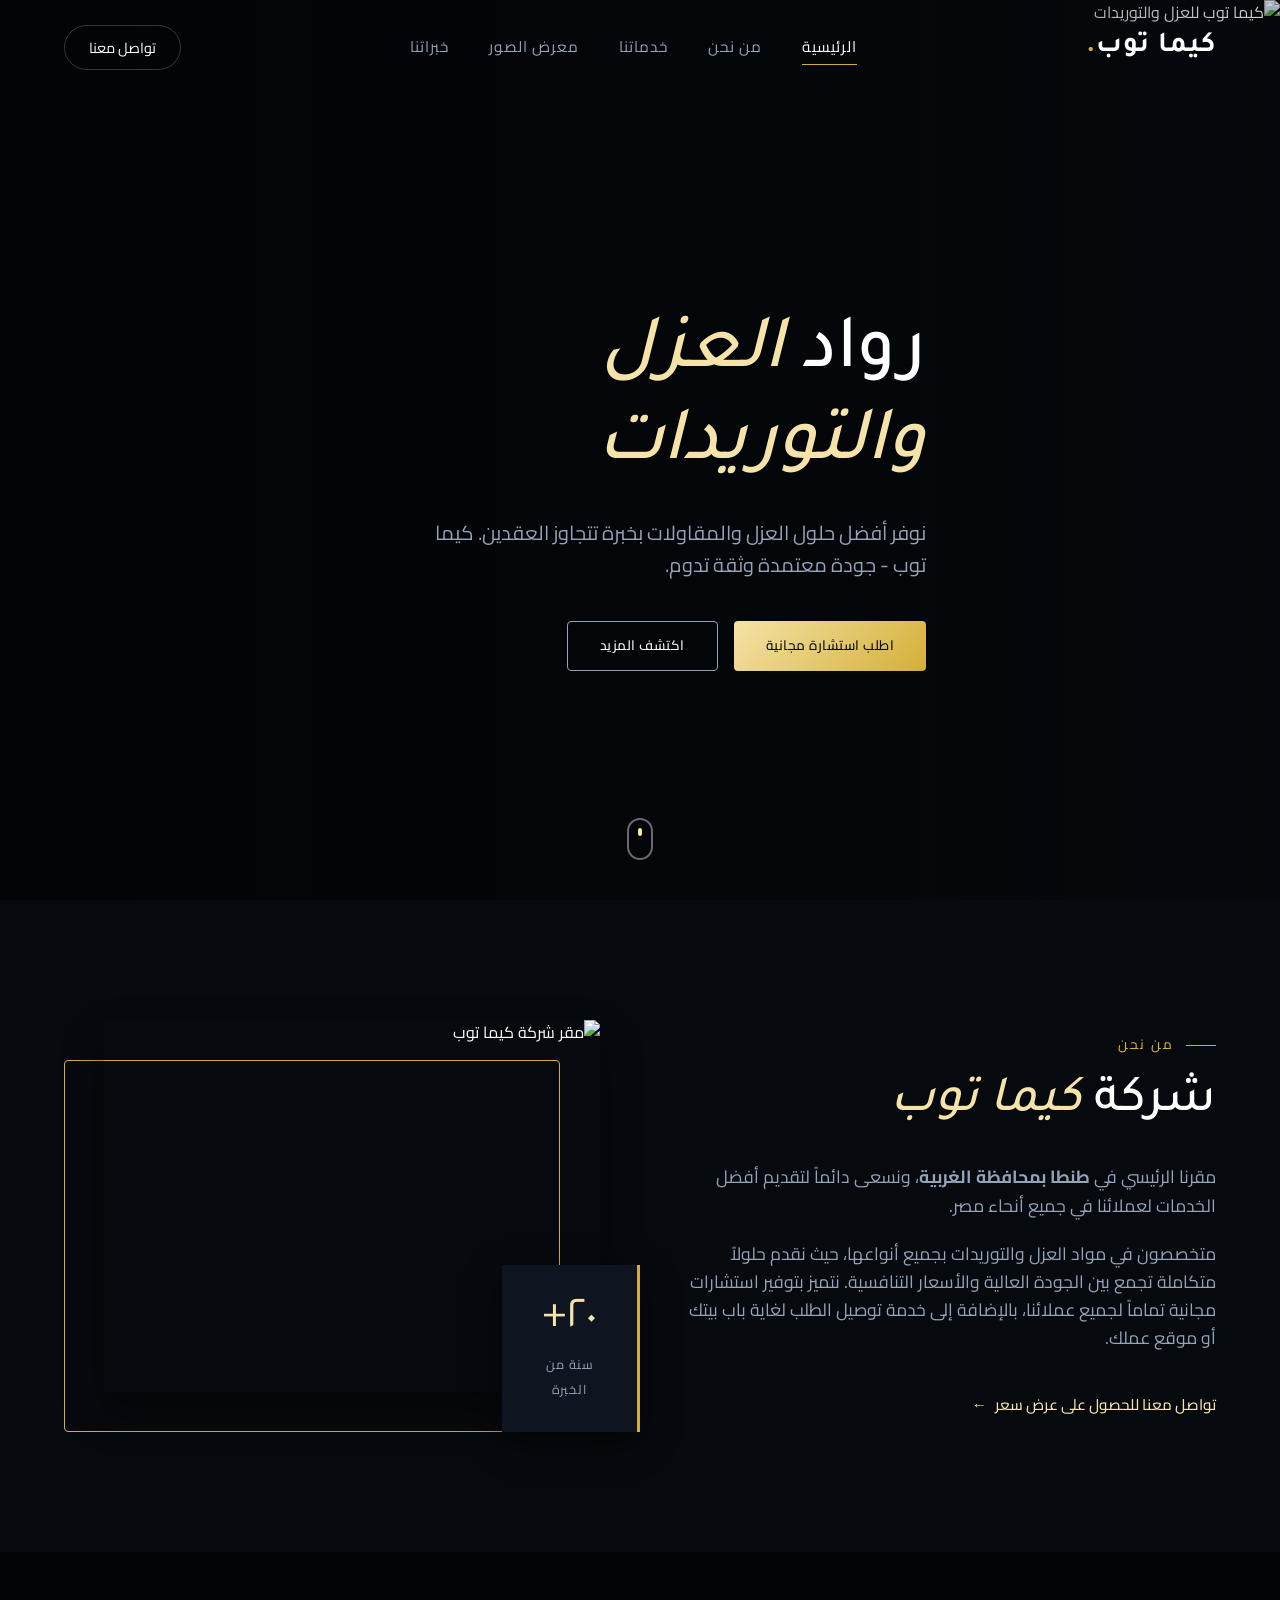
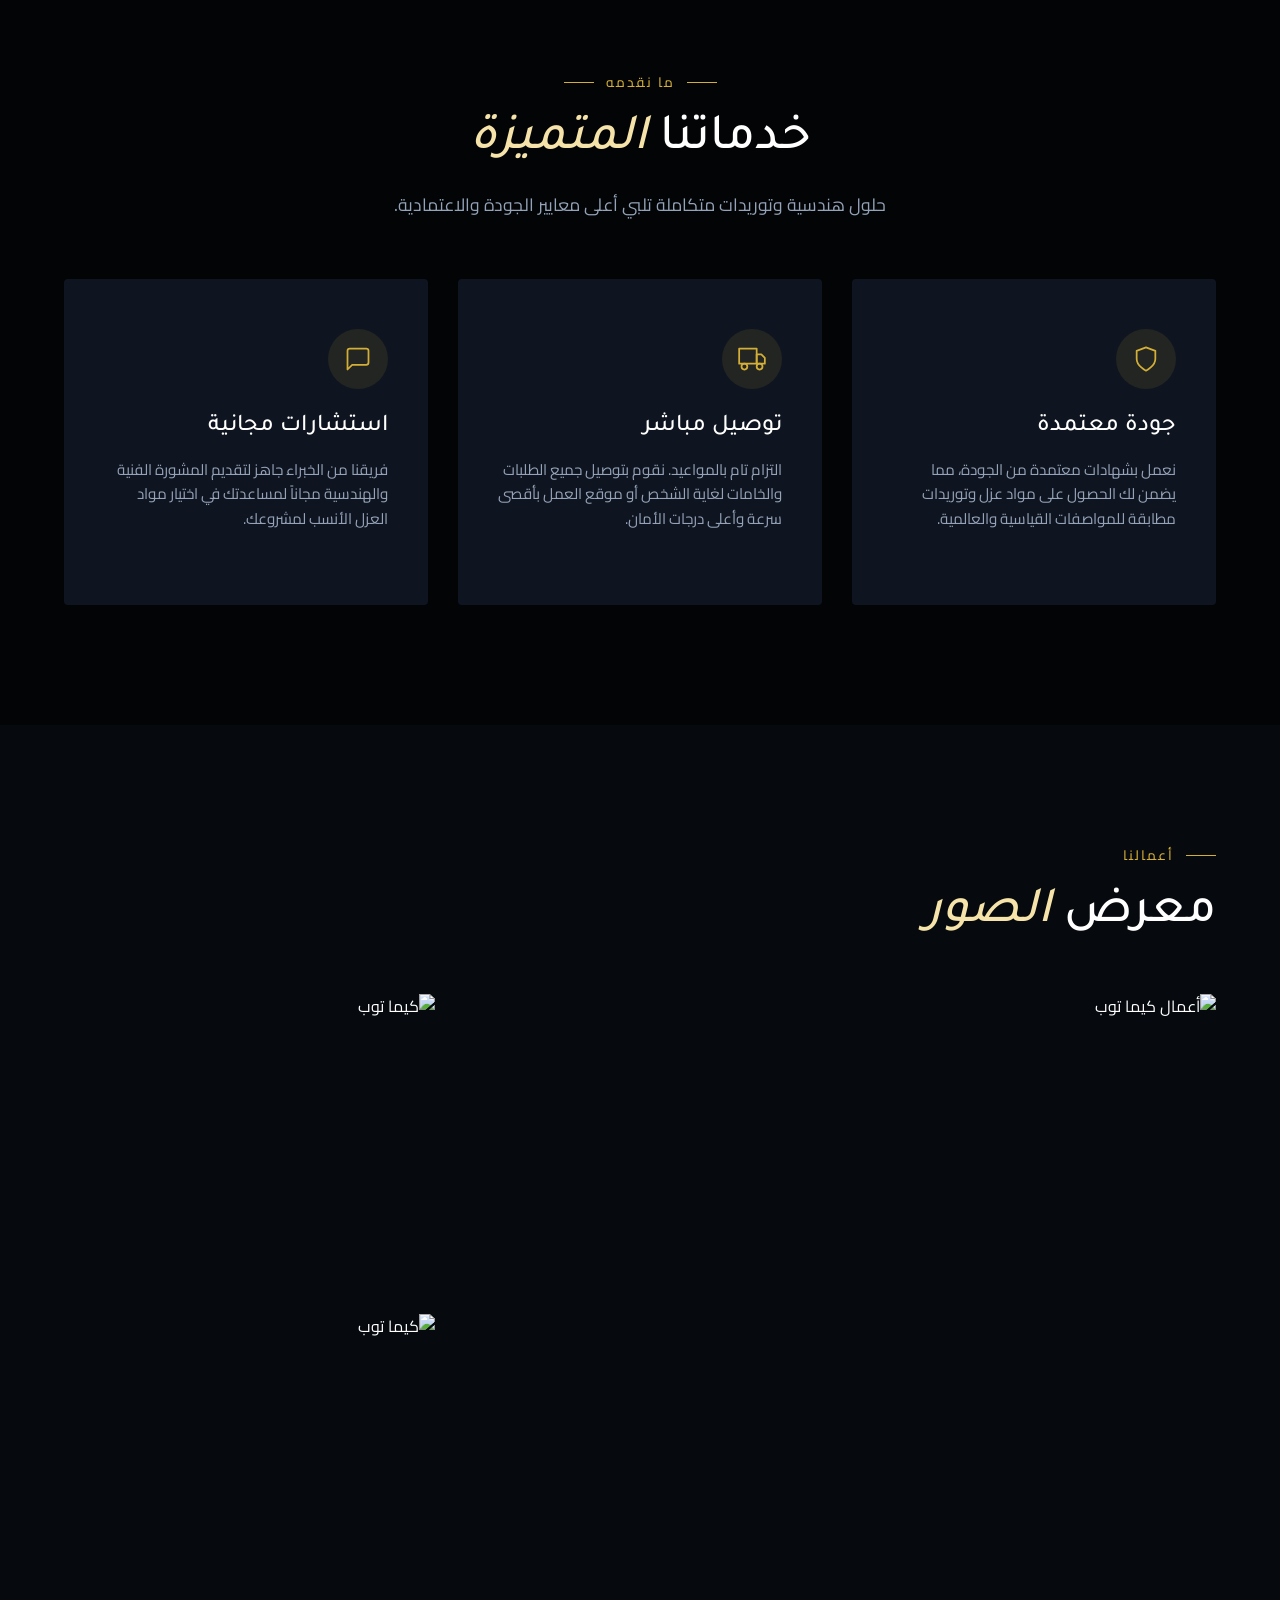
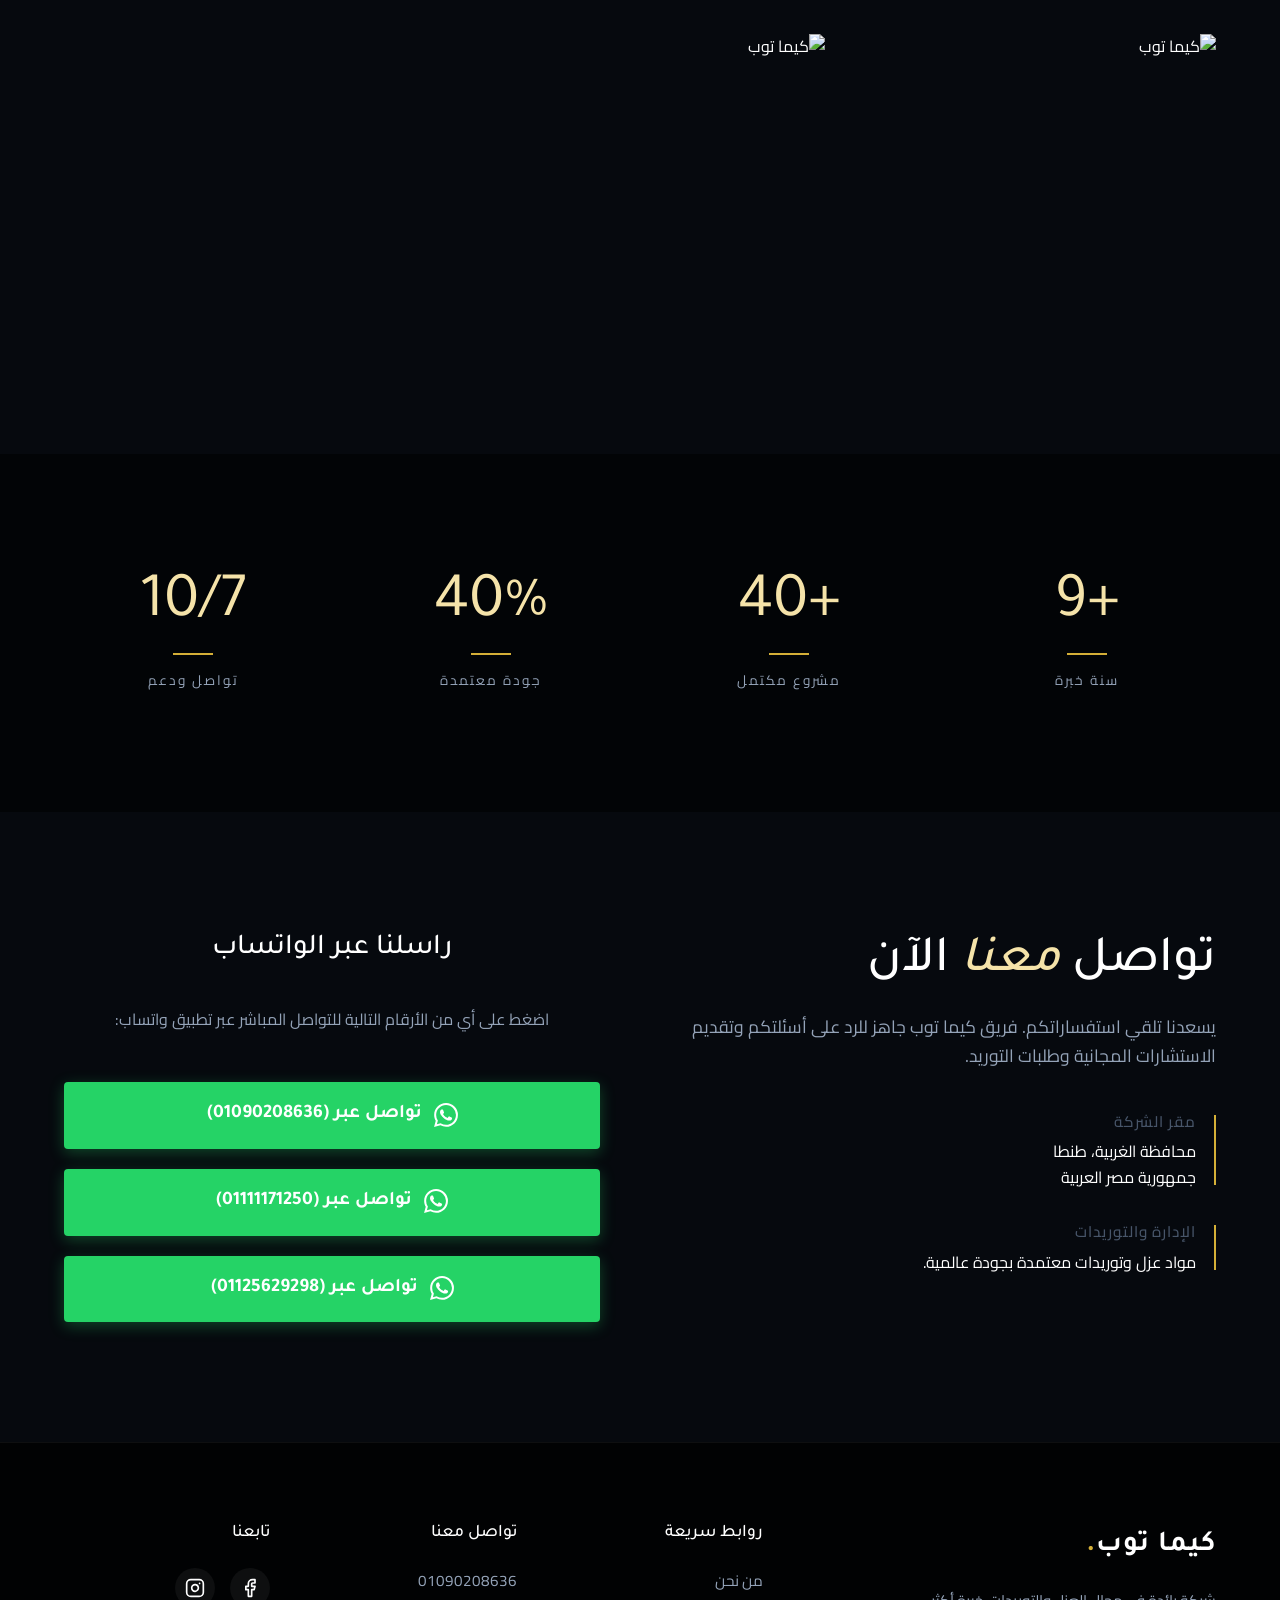
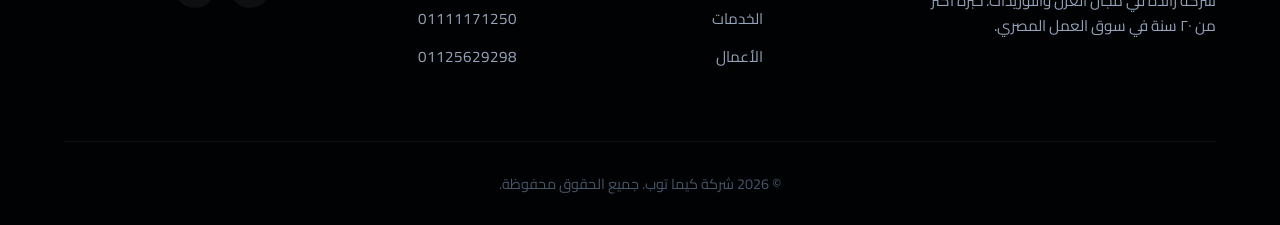
==== commit afeecba5: "Arabic localization, KIMA TOP branding, WhatsApp buttons" ====
--- a/index.html
+++ b/index.html
@@ -1,15 +1,15 @@
 <!DOCTYPE html>
-<html lang="en">
+<html lang="ar" dir="rtl">
 <head>
     <meta charset="UTF-8">
     <meta name="viewport" content="width=device-width, initial-scale=1.0">
-    <title>Abaaziz | Modern Luxury Estates</title>
+    <title>كيما توب | KIMA TOP</title>
     <!-- SEO Meta Tags -->
-    <meta name="description" content="Abaaziz presents modern, luxurious real estate and architectural design. Experience true elegance and cinematic living.">
-    <!-- Google Fonts -->
+    <meta name="description" content="كيما توب - خبرة أكثر من ٢٠ سنة في مواد العزل والتوريدات. مقرنا طنطا بمحافظة الغربية. شهادات معتمدة، توصيل مباشر، واستشارات مجانية.">
+    <!-- Google Fonts for Arabic -->
     <link rel="preconnect" href="https://fonts.googleapis.com">
     <link rel="preconnect" href="https://fonts.gstatic.com" crossorigin>
-    <link href="https://fonts.googleapis.com/css2?family=Outfit:wght@300;400;500;600&family=Playfair+Display:ital,wght@0,400;0,500;0,600;0,700;1,400&display=swap" rel="stylesheet">
+    <link href="https://fonts.googleapis.com/css2?family=Cairo:wght@300;400;500;600;700;800&family=Tajawal:wght@300;400;500;700&display=swap" rel="stylesheet">
     <!-- Custom CSS -->
     <link rel="stylesheet" href="main.css">
 </head>
@@ -18,17 +18,17 @@
     <!-- Navigation -->
     <nav class="navbar" id="navbar">
         <div class="container nav-container">
-            <a href="#" class="logo">Abaaziz<span class="accent-dot">.</span></a>
+            <a href="#" class="logo">كيما توب<span class="accent-dot">.</span></a>
             
             <div class="menu-links" id="menu-links">
-                <a href="#home" class="nav-link active">Home</a>
-                <a href="#about" class="nav-link">About</a>
-                <a href="#services" class="nav-link">Services</a>
-                <a href="#gallery" class="nav-link">Gallery</a>
-                <a href="#stats" class="nav-link">Impact</a>
-            </div>
-            
-            <a href="#contact" class="btn-outline nav-cta dp-none-mobile">Contact Us</a>
+                <a href="#home" class="nav-link active">الرئيسية</a>
+                <a href="#about" class="nav-link">من نحن</a>
+                <a href="#services" class="nav-link">خدماتنا</a>
+                <a href="#gallery" class="nav-link">معرض الصور</a>
+                <a href="#stats" class="nav-link">خبراتنا</a>
+            </div>
+            
+            <a href="#contact" class="btn-outline nav-cta dp-none-mobile">تواصل معنا</a>
             
             <button class="mobile-menu-btn" id="mobile-menu-btn" aria-label="Toggle menu">
                 <span class="bar"></span>
@@ -41,27 +41,28 @@
     <!-- Mobile Menu Overlay -->
     <div class="mobile-overlay" id="mobile-overlay">
         <div class="mobile-menu-content">
-            <a href="#home" class="mobile-link">Home</a>
-            <a href="#about" class="mobile-link">About</a>
-            <a href="#services" class="mobile-link">Services</a>
-            <a href="#gallery" class="mobile-link">Gallery</a>
-            <a href="#contact" class="mobile-link">Contact</a>
+            <a href="#home" class="mobile-link">الرئيسية</a>
+            <a href="#about" class="mobile-link">من نحن</a>
+            <a href="#services" class="mobile-link">خدماتنا</a>
+            <a href="#gallery" class="mobile-link">معرض الصور</a>
+            <a href="#contact" class="mobile-link">تواصل معنا</a>
         </div>
     </div>
 
     <!-- Hero Section -->
     <header id="home" class="hero">
         <div class="hero-bg">
-            <img src="https://images.unsplash.com/photo-1600596542815-ffad4c1539a9?ixlib=rb-4.0.3&auto=format&fit=crop&w=2075&q=80" alt="Luxury Mansion" class="hero-image">
+            <!-- Using custom image 1 -->
+            <img src="1.jpg" alt="كيما توب للعزل والتوريدات" class="hero-image">
             <div class="hero-overlay"></div>
         </div>
         
         <div class="container hero-content">
-            <h1 class="hero-title fade-in-up">Redefining <br> <span class="text-accent">Luxury Living</span></h1>
-            <p class="hero-subtitle fade-in-up delay-1">Experience unparalleled elegance and cinematic design in every extraordinary detail. A legacy of architectural perfection.</p>
+            <h1 class="hero-title fade-in-up">رواد <span class="text-accent">العزل والتوريدات</span></h1>
+            <p class="hero-subtitle fade-in-up delay-1">نوفر أفضل حلول العزل والمقاولات بخبرة تتجاوز العقدين. كيما توب - جودة معتمدة وثقة تدوم.</p>
             <div class="hero-buttons fade-in-up delay-2">
-                <a href="#services" class="btn-primary">Explore Services</a>
-                <a href="#gallery" class="btn-secondary">View Portfolio</a>
+                <a href="#contact" class="btn-primary">اطلب استشارة مجانية</a>
+                <a href="#about" class="btn-secondary">اكتشف المزيد</a>
             </div>
         </div>
         
@@ -76,20 +77,21 @@
     <section id="about" class="about section-padding">
         <div class="container about-grid">
             <div class="about-text scroll-reveal">
-                <p class="section-badge">Our Legacy</p>
-                <h2 class="section-title">The Art of <br><span>Elegance</span></h2>
+                <p class="section-badge">من نحن</p>
+                <h2 class="section-title">شركة <span>كيما توب</span></h2>
                 <div class="about-description">
-                    <p>Since our inception, we have been committed to creating spaces that transcend the ordinary. Every project is a testament to our dedication to craftsmanship, using only the finest materials and innovative design principles.</p>
-                    <p>We don't just build structures; we curate experiences that resonate with sophistication and timeless beauty, tailored to those who demand nothing less than perfection.</p>
-                </div>
-                <a href="#contact" class="link-arrow">Discover our vision <span class="arrow">&rarr;</span></a>
+                    <p>مقرنا الرئيسي في <strong>طنطا بمحافظة الغربية</strong>، ونسعى دائماً لتقديم أفضل الخدمات لعملائنا في جميع أنحاء مصر.</p>
+                    <p>متخصصون في مواد العزل والتوريدات بجميع أنواعها، حيث نقدم حلولاً متكاملة تجمع بين الجودة العالية والأسعار التنافسية. نتميز بتوفير استشارات مجانية تماماً لجميع عملائنا، بالإضافة إلى خدمة توصيل الطلب لغاية باب بيتك أو موقع عملك.</p>
+                </div>
+                <a href="#contact" class="link-arrow">تواصل معنا للحصول على عرض سعر <span class="arrow">&larr;</span></a>
             </div>
             <div class="about-image-wrapper scroll-reveal fade-right delay-2">
-                <img src="https://images.unsplash.com/photo-1600607687920-4e2a09cf159d?ixlib=rb-4.0.3&auto=format&fit=crop&w=1470&q=80" alt="Modern interior design" class="about-img">
+                <!-- Using custom image 2 -->
+                <img src="2.jpg" alt="مقر شركة كيما توب" class="about-img">
                 <div class="image-accent-border"></div>
                 <div class="experience-badge">
-                    <span class="years">20+</span>
-                    <span class="text">Years of<br>Excellence</span>
+                    <span class="years">٢٠+</span>
+                    <span class="text">سنة من<br>الخبرة</span>
                 </div>
             </div>
         </div>
@@ -99,9 +101,9 @@
     <section id="services" class="services section-padding bg-darker">
         <div class="container">
             <div class="section-header text-center scroll-reveal">
-                <p class="section-badge">What We Do</p>
-                <h2 class="section-title">Bespoke <span>Services</span></h2>
-                <p class="section-subtitle">Tailored architectural solutions crafted for the global elite.</p>
+                <p class="section-badge">ما نقدمه</p>
+                <h2 class="section-title">خدماتنا <span>المتميزة</span></h2>
+                <p class="section-subtitle">حلول هندسية وتوريدات متكاملة تلبي أعلى معايير الجودة والاعتمادية.</p>
             </div>
             
             <div class="services-grid">
@@ -109,31 +111,31 @@
                 <div class="service-card scroll-reveal">
                     <div class="card-border"></div>
                     <div class="icon-wrapper">
-                        <svg width="28" height="28" viewBox="0 0 24 24" fill="none" stroke="currentColor" stroke-width="1.5" stroke-linecap="round" stroke-linejoin="round"><path d="M3 9l9-7 9 7v11a2 2 0 0 1-2 2H5a2 2 0 0 1-2-2z"></path><polyline points="9 22 9 12 15 12 15 22"></polyline></svg>
-                    </div>
-                    <h3>Architectural Design</h3>
-                    <p>Visionary conceptualization and master planning that redefines skylines and living spaces, pushing the boundaries of modern aesthetics.</p>
-                    <a href="#" class="card-link">Learn more</a>
+                        <!-- Shield icon for certificates/quality -->
+                        <svg width="28" height="28" viewBox="0 0 24 24" fill="none" stroke="currentColor" stroke-width="1.5" stroke-linecap="round" stroke-linejoin="round"><path d="M12 22s8-4 8-10V5l-8-3-8 3v7c0 6 8 10 8 10z"></path></svg>
+                    </div>
+                    <h3>جودة معتمدة</h3>
+                    <p>نعمل بشهادات معتمدة من الجودة، مما يضمن لك الحصول على مواد عزل وتوريدات مطابقة للمواصفات القياسية والعالمية.</p>
                 </div>
                 <!-- Card 2 -->
                 <div class="service-card scroll-reveal delay-1">
                     <div class="card-border"></div>
                     <div class="icon-wrapper">
-                        <svg width="28" height="28" viewBox="0 0 24 24" fill="none" stroke="currentColor" stroke-width="1.5" stroke-linecap="round" stroke-linejoin="round"><polygon points="12 2 2 7 12 12 22 7 12 2"></polygon><polyline points="2 17 12 22 22 17"></polyline><polyline points="2 12 12 17 22 12"></polyline></svg>
-                    </div>
-                    <h3>Interior Styling</h3>
-                    <p>Curated interiors featuring bespoke furnishings, premium materials, and exquisite detailing that create an atmosphere of pure opulence.</p>
-                    <a href="#" class="card-link">Learn more</a>
+                        <!-- Truck icon for delivery -->
+                        <svg width="28" height="28" viewBox="0 0 24 24" fill="none" stroke="currentColor" stroke-width="1.5" stroke-linecap="round" stroke-linejoin="round"><rect x="1" y="3" width="15" height="13"></rect><polygon points="16 8 20 8 23 11 23 16 16 16 16 8"></polygon><circle cx="5.5" cy="18.5" r="2.5"></circle><circle cx="18.5" cy="18.5" r="2.5"></circle></svg>
+                    </div>
+                    <h3>توصيل مباشر</h3>
+                    <p>التزام تام بالمواعيد. نقوم بتوصيل جميع الطلبات والخامات لغاية الشخص أو موقع العمل بأقصى سرعة وأعلى درجات الأمان.</p>
                 </div>
                 <!-- Card 3 -->
                 <div class="service-card scroll-reveal delay-2">
                     <div class="card-border"></div>
                     <div class="icon-wrapper">
-                        <svg width="28" height="28" viewBox="0 0 24 24" fill="none" stroke="currentColor" stroke-width="1.5" stroke-linecap="round" stroke-linejoin="round"><path d="M12 2.69l5.66 5.66a8 8 0 1 1-11.31 0z"></path></svg>
-                    </div>
-                    <h3>Landscape Artistry</h3>
-                    <p>Creating immersive outdoor environments that blend seamlessly with natural surroundings, creating private sanctuaries of tranquility.</p>
-                    <a href="#" class="card-link">Learn more</a>
+                        <!-- Talk bubble for consultation -->
+                        <svg width="28" height="28" viewBox="0 0 24 24" fill="none" stroke="currentColor" stroke-width="1.5" stroke-linecap="round" stroke-linejoin="round"><path d="M21 15a2 2 0 0 1-2 2H7l-4 4V5a2 2 0 0 1 2-2h14a2 2 0 0 1 2 2z"></path></svg>
+                    </div>
+                    <h3>استشارات مجانية</h3>
+                    <p>فريقنا من الخبراء جاهز لتقديم المشورة الفنية والهندسية مجاناً لمساعدتك في اختيار مواد العزل الأنسب لمشروعك.</p>
                 </div>
             </div>
         </div>
@@ -143,59 +145,45 @@
     <section id="gallery" class="gallery section-padding">
         <div class="container">
             <div class="section-header scroll-reveal">
-                <p class="section-badge">Masterpieces</p>
-                <h2 class="section-title">Featured <span>Portfolio</span></h2>
+                <p class="section-badge">أعمالنا</p>
+                <h2 class="section-title">معرض <span>الصور</span></h2>
             </div>
             
             <div class="gallery-grid">
+                <!-- Using custom image 3 -->
                 <div class="gallery-item scroll-reveal tall">
-                    <img src="https://images.unsplash.com/photo-1613490908592-5d97f1cb1ce6?ixlib=rb-4.0.3&auto=format&fit=crop&w=1000&q=80" alt="Villa exterior night" class="gallery-img">
-                    <div class="gallery-overlay" data-src="https://images.unsplash.com/photo-1613490908592-5d97f1cb1ce6?ixlib=rb-4.0.3&auto=format&fit=crop&w=1600&q=80">
-                        <span class="view-text">+ Enlarge</span>
+                    <img src="3.jpg" alt="أعمال كيما توب" class="gallery-img">
+                    <div class="gallery-overlay" data-src="3.jpg">
+                        <span class="view-text">+ تكبير الصورة</span>
                         <div class="project-info">
-                            <h4>The Obsidian Villa</h4>
-                            <p>Dubai, UAE</p>
+                            <h4>توريدات ومواد عزل</h4>
+                            <p>كيما توب</p>
                         </div>
                     </div>
                 </div>
+                <!-- Fallback to image 1 and 2 for the rest of the grid -->
                 <div class="gallery-item scroll-reveal delay-1">
-                    <img src="https://images.unsplash.com/photo-1512917774080-9991f1c4c750?ixlib=rb-4.0.3&auto=format&fit=crop&w=1000&q=80" alt="Modern pool" class="gallery-img">
-                    <div class="gallery-overlay" data-src="https://images.unsplash.com/photo-1512917774080-9991f1c4c750?ixlib=rb-4.0.3&auto=format&fit=crop&w=1600&q=80">
-                        <span class="view-text">+ Enlarge</span>
-                        <div class="project-info">
-                            <h4>Azure Horizons</h4>
-                            <p>Malibu, CA</p>
-                        </div>
+                    <img src="1.jpg" alt="كيما توب" class="gallery-img">
+                    <div class="gallery-overlay" data-src="1.jpg">
+                        <span class="view-text">+ تكبير الصورة</span>
                     </div>
                 </div>
                 <div class="gallery-item scroll-reveal delay-2">
-                    <img src="https://images.unsplash.com/photo-1600566753190-17f0baa2a6c3?ixlib=rb-4.0.3&auto=format&fit=crop&w=1000&q=80" alt="Luxury living room" class="gallery-img">
-                    <div class="gallery-overlay" data-src="https://images.unsplash.com/photo-1600566753190-17f0baa2a6c3?ixlib=rb-4.0.3&auto=format&fit=crop&w=1600&q=80">
-                        <span class="view-text">+ Enlarge</span>
-                        <div class="project-info">
-                            <h4>Urban Retreat</h4>
-                            <p>New York, NY</p>
-                        </div>
-                    </div>
-                </div>
-                <div class="gallery-item scroll-reveal">
-                    <img src="https://images.unsplash.com/photo-1583608205776-bfd35f0d9f83?ixlib=rb-4.0.3&auto=format&fit=crop&w=1000&q=80" alt="Minimalist mansion" class="gallery-img">
-                    <div class="gallery-overlay" data-src="https://images.unsplash.com/photo-1583608205776-bfd35f0d9f83?ixlib=rb-4.0.3&auto=format&fit=crop&w=1600&q=80">
-                        <span class="view-text">+ Enlarge</span>
-                        <div class="project-info">
-                            <h4>Zenith Heights</h4>
-                            <p>Monaco</p>
-                        </div>
-                    </div>
-                </div>
-                <div class="gallery-item scroll-reveal delay-1 wide">
-                    <img src="https://images.unsplash.com/photo-1600210492486-724fe5c67fb0?ixlib=rb-4.0.3&auto=format&fit=crop&w=1400&q=80" alt="Luxury kitchen" class="gallery-img">
-                    <div class="gallery-overlay" data-src="https://images.unsplash.com/photo-1600210492486-724fe5c67fb0?ixlib=rb-4.0.3&auto=format&fit=crop&w=1600&q=80">
-                        <span class="view-text">+ Enlarge</span>
-                        <div class="project-info">
-                            <h4>The Culinary Suite</h4>
-                            <p>Paris, France</p>
-                        </div>
+                    <img src="2.jpg" alt="كيما توب" class="gallery-img">
+                    <div class="gallery-overlay" data-src="2.jpg">
+                        <span class="view-text">+ تكبير الصورة</span>
+                    </div>
+                </div>
+                <div class="gallery-item scroll-reveal delay-1">
+                    <img src="3.jpg" alt="كيما توب" class="gallery-img">
+                    <div class="gallery-overlay" data-src="3.jpg">
+                        <span class="view-text">+ تكبير الصورة</span>
+                    </div>
+                </div>
+                <div class="gallery-item scroll-reveal wide delay-2">
+                    <img src="1.jpg" alt="كيما توب" class="gallery-img">
+                    <div class="gallery-overlay" data-src="1.jpg">
+                        <span class="view-text">+ تكبير الصورة</span>
                     </div>
                 </div>
             </div>
@@ -207,73 +195,67 @@
         <div class="container">
             <div class="stats-grid" id="stats-container">
                 <div class="stat-item scroll-reveal">
-                    <div class="stat-value"><span class="stat-number" data-target="20">0</span><span class="stat-plus">+</span></div>
+                    <div class="stat-value"><span class="stat-plus">+</span><span class="stat-number" data-target="20">0</span></div>
                     <div class="stat-divider"></div>
-                    <p class="stat-label">Years Experience</p>
+                    <p class="stat-label">سنة خبرة</p>
                 </div>
                 <div class="stat-item scroll-reveal delay-1">
-                    <div class="stat-value"><span class="stat-number" data-target="500">0</span><span class="stat-plus">+</span></div>
+                    <div class="stat-value"><span class="stat-plus">+</span><span class="stat-number" data-target="100">0</span></div>
                     <div class="stat-divider"></div>
-                    <p class="stat-label">Projects Completed</p>
+                    <p class="stat-label">مشروع مكتمل</p>
                 </div>
                 <div class="stat-item scroll-reveal delay-2">
-                    <div class="stat-value"><span class="stat-number" data-target="150">0</span><span class="stat-plus">M</span></div>
+                    <div class="stat-value"><span class="stat-plus"></span><span class="stat-number" data-target="100">0</span><span class="stat-plus">%</span></div>
                     <div class="stat-divider"></div>
-                    <p class="stat-label">Capital Managed</p>
+                    <p class="stat-label">جودة معتمدة</p>
                 </div>
                 <div class="stat-item scroll-reveal delay-3">
-                    <div class="stat-value"><span class="stat-number" data-target="45">0</span><span class="stat-plus"></span></div>
+                    <div class="stat-value"><span class="stat-plus"></span><span class="stat-number" data-target="24">0</span><span class="stat-plus">/7</span></div>
                     <div class="stat-divider"></div>
-                    <p class="stat-label">Global Awards</p>
-                </div>
-            </div>
-        </div>
-    </section>
-
-    <!-- Contact Section -->
+                    <p class="stat-label">تواصل ودعم</p>
+                </div>
+            </div>
+        </div>
+    </section>
+
+    <!-- Contact Section with WhatsApp Integration -->
     <section id="contact" class="contact section-padding">
         <div class="container relative">
             <div class="contact-grid">
                 <div class="contact-info scroll-reveal">
-                    <h2 class="section-title">Initiate a <span>Dialogue</span></h2>
-                    <p class="contact-desc">Let us transform your vision into an architectural masterpiece. Reach out to our private client advisory team.</p>
+                    <h2 class="section-title">تواصل <span>معنا</span> الآن</h2>
+                    <p class="contact-desc">يسعدنا تلقي استفساراتكم. فريق كيما توب جاهز للرد على أسئلتكم وتقديم الاستشارات المجانية وطلبات التوريد.</p>
                     
                     <div class="contact-methods">
                         <div class="method-item">
-                            <span class="method-title">Headquarters</span>
-                            <p>128 Luxury Avenue, Financial District<br>New York, NY 10005</p>
+                            <span class="method-title">مقر الشركة</span>
+                            <p>محافظة الغربية، طنطا<br>جمهورية مصر العربية</p>
                         </div>
                         <div class="method-item">
-                            <span class="method-title">Direct Line</span>
-                            <p>+1 (800) 555-0198</p>
+                            <span class="method-title">الإدارة والتوريدات</span>
+                            <p>مواد عزل وتوريدات معتمدة بجودة عالمية.</p>
                         </div>
-                        <div class="method-item">
-                            <span class="method-title">Private Email</span>
-                            <p>concierge@abaaziz.com</p>
-                        </div>
                     </div>
                 </div>
                 
-                <div class="contact-form-wrapper scroll-reveal delay-2">
-                    <form id="contact-form" class="contact-form">
-                        <div class="form-group">
-                            <label for="name">Full Name</label>
-                            <input type="text" id="name" required placeholder="John Doe">
-                            <span class="error-msg" id="name-error">Please enter your name.</span>
-                        </div>
-                        <div class="form-group">
-                            <label for="email">Email Address</label>
-                            <input type="email" id="email" required placeholder="john@example.com">
-                            <span class="error-msg" id="email-error">Please enter a valid email.</span>
-                        </div>
-                        <div class="form-group">
-                            <label for="message">Your Inquiry</label>
-                            <textarea id="message" rows="4" required placeholder="How can we assist you?"></textarea>
-                            <span class="error-msg" id="message-error">Please provide a message.</span>
-                        </div>
-                        <button type="submit" class="btn-primary w-100">Send Message</button>
-                        <div class="submit-success" id="submit-success">Your inquiry has been received. We will contact you shortly.</div>
-                    </form>
+                <div class="contact-form-wrapper scroll-reveal delay-2 text-center" style="display: flex; flex-direction: column; justify-content: center; gap: 20px;">
+                    <h3 style="font-family: var(--font-heading); margin-bottom: 20px; font-size: 1.8rem;">راسلنا عبر الواتساب</h3>
+                    <p style="color: var(--text-secondary); margin-bottom: 30px;">اضغط على أي من الأرقام التالية للتواصل المباشر عبر تطبيق واتساب:</p>
+                    
+                    <a href="https://wa.me/201090208636?text=%D9%85%D8%B1%D8%AD%D8%A8%D8%A7%D9%8B%20%D8%B4%D8%B1%D9%83%D8%A9%20%D9%83%D9%8A%D9%85%D8%A7%20%D8%AA%D9%88%D8%A8%D8%8C%20%D8%A3%D8%B1%D9%8A%D8%AF%20%D8%A7%D9%84%D8%A7%D8%B3%D8%AA%D9%81%D8%B3%D8%A7%D8%B1%20%D8%B9%D9%86%20%D9%85%D9%88%D8%A7%D8%AF%20%D8%A7%D9%84%D8%B9%D8%B2%D9%84%20%D9%88%D8%A7%D9%84%D8%AA%D9%88%D8%B1%D9%8A%D8%AF%D8%A7%D8%AA." target="_blank" class="whatsapp-btn">
+                        <svg width="24" height="24" viewBox="0 0 24 24" fill="currentColor" xmlns="http://www.w3.org/2000/svg"><path d="M17.472 14.382c-.297-.149-1.758-.867-2.03-.967-.273-.099-.471-.148-.67.15-.197.297-.767.966-.94 1.164-.173.199-.347.223-.644.075-.297-.15-1.255-.463-2.39-1.475-.883-.788-1.48-1.761-1.653-2.059-.173-.297-.018-.458.13-.606.134-.133.298-.347.446-.52.149-.174.198-.298.298-.497.099-.198.05-.371-.025-.52-.075-.149-.669-1.612-.916-2.207-.242-.579-.487-.5-.669-.51a12.8 12.8 0 0 0-.57-.01c-.198 0-.52.074-.792.372-.272.297-1.04 1.016-1.04 2.479 0 1.462 1.065 2.875 1.213 3.074.149.198 2.096 3.2 5.077 4.487.709.306 1.262.489 1.694.625.712.227 1.36.195 1.871.118.571-.085 1.758-.719 2.006-1.413.248-.694.248-1.289.173-1.413-.074-.124-.272-.198-.57-.347m-5.421 7.403h-.004a9.87 9.87 0 0 1-5.031-1.378l-.361-.214-3.741.982.998-3.648-.235-.374a9.86 9.86 0 0 1-1.51-5.26c.001-5.45 4.436-9.884 9.888-9.884 2.64 0 5.122 1.03 6.988 2.898a9.825 9.825 0 0 1 2.893 6.994c-.003 5.45-4.437 9.884-9.885 9.884m8.413-18.297A11.815 11.815 0 0 0 12.05 0C5.495 0 .16 5.335.157 11.892c0 2.096.547 4.142 1.588 5.945L.057 24l6.305-1.654a11.882 11.882 0 0 0 5.683 1.448h.005c6.554 0 11.89-5.335 11.893-11.893a11.821 11.821 0 0 0-3.48-8.413z"/></svg>
+                        تواصل عبر (01090208636)
+                    </a>
+                    
+                    <a href="https://wa.me/201111171250?text=%D9%85%D8%B1%D8%AD%D8%A8%D8%A7%D9%8B%20%D8%B4%D8%B1%D9%83%D8%A9%20%D9%83%D9%8A%D9%85%D8%A7%20%D8%AA%D9%88%D8%A8%D8%8C%20%D8%A3%D8%B1%D9%8A%D8%AF%20%D8%A7%D9%84%D8%A7%D8%B3%D8%AA%D9%81%D8%B3%D8%A7%D8%B1%20%D8%B9%D9%86%20%D9%85%D9%88%D8%A7%D8%AF%20%D8%A7%D9%84%D8%B9%D8%B2%D9%84%20%D9%88%D8%A7%D9%84%D8%AA%D9%88%D8%B1%D9%8A%D8%AF%D8%A7%D8%AA." target="_blank" class="whatsapp-btn">
+                        <svg width="24" height="24" viewBox="0 0 24 24" fill="currentColor" xmlns="http://www.w3.org/2000/svg"><path d="M17.472 14.382c-.297-.149-1.758-.867-2.03-.967-.273-.099-.471-.148-.67.15-.197.297-.767.966-.94 1.164-.173.199-.347.223-.644.075-.297-.15-1.255-.463-2.39-1.475-.883-.788-1.48-1.761-1.653-2.059-.173-.297-.018-.458.13-.606.134-.133.298-.347.446-.52.149-.174.198-.298.298-.497.099-.198.05-.371-.025-.52-.075-.149-.669-1.612-.916-2.207-.242-.579-.487-.5-.669-.51a12.8 12.8 0 0 0-.57-.01c-.198 0-.52.074-.792.372-.272.297-1.04 1.016-1.04 2.479 0 1.462 1.065 2.875 1.213 3.074.149.198 2.096 3.2 5.077 4.487.709.306 1.262.489 1.694.625.712.227 1.36.195 1.871.118.571-.085 1.758-.719 2.006-1.413.248-.694.248-1.289.173-1.413-.074-.124-.272-.198-.57-.347m-5.421 7.403h-.004a9.87 9.87 0 0 1-5.031-1.378l-.361-.214-3.741.982.998-3.648-.235-.374a9.86 9.86 0 0 1-1.51-5.26c.001-5.45 4.436-9.884 9.888-9.884 2.64 0 5.122 1.03 6.988 2.898a9.825 9.825 0 0 1 2.893 6.994c-.003 5.45-4.437 9.884-9.885 9.884m8.413-18.297A11.815 11.815 0 0 0 12.05 0C5.495 0 .16 5.335.157 11.892c0 2.096.547 4.142 1.588 5.945L.057 24l6.305-1.654a11.882 11.882 0 0 0 5.683 1.448h.005c6.554 0 11.89-5.335 11.893-11.893a11.821 11.821 0 0 0-3.48-8.413z"/></svg>
+                        تواصل عبر (01111171250)
+                    </a>
+
+                    <a href="https://wa.me/201125629298?text=%D9%85%D8%B1%D8%AD%D8%A8%D8%A7%D9%8B%20%D8%B4%D8%B1%D9%83%D8%A9%20%D9%83%D9%8A%D9%85%D8%A7%20%D8%AA%D9%88%D8%A8%D8%8C%20%D8%A3%D8%B1%D9%8A%D8%AF%20%D8%A7%D9%84%D8%A7%D8%B3%D8%AA%D9%81%D8%B3%D8%A7%D8%B1%20%D8%B9%D9%86%20%D9%85%D9%88%D8%A7%D8%AF%20%D8%A7%D9%84%D8%B9%D8%B2%D9%84%20%D9%88%D8%A7%D9%84%D8%AA%D9%88%D8%B1%D9%8A%D8%AF%D8%A7%D8%AA." target="_blank" class="whatsapp-btn">
+                        <svg width="24" height="24" viewBox="0 0 24 24" fill="currentColor" xmlns="http://www.w3.org/2000/svg"><path d="M17.472 14.382c-.297-.149-1.758-.867-2.03-.967-.273-.099-.471-.148-.67.15-.197.297-.767.966-.94 1.164-.173.199-.347.223-.644.075-.297-.15-1.255-.463-2.39-1.475-.883-.788-1.48-1.761-1.653-2.059-.173-.297-.018-.458.13-.606.134-.133.298-.347.446-.52.149-.174.198-.298.298-.497.099-.198.05-.371-.025-.52-.075-.149-.669-1.612-.916-2.207-.242-.579-.487-.5-.669-.51a12.8 12.8 0 0 0-.57-.01c-.198 0-.52.074-.792.372-.272.297-1.04 1.016-1.04 2.479 0 1.462 1.065 2.875 1.213 3.074.149.198 2.096 3.2 5.077 4.487.709.306 1.262.489 1.694.625.712.227 1.36.195 1.871.118.571-.085 1.758-.719 2.006-1.413.248-.694.248-1.289.173-1.413-.074-.124-.272-.198-.57-.347m-5.421 7.403h-.004a9.87 9.87 0 0 1-5.031-1.378l-.361-.214-3.741.982.998-3.648-.235-.374a9.86 9.86 0 0 1-1.51-5.26c.001-5.45 4.436-9.884 9.888-9.884 2.64 0 5.122 1.03 6.988 2.898a9.825 9.825 0 0 1 2.893 6.994c-.003 5.45-4.437 9.884-9.885 9.884m8.413-18.297A11.815 11.815 0 0 0 12.05 0C5.495 0 .16 5.335.157 11.892c0 2.096.547 4.142 1.588 5.945L.057 24l6.305-1.654a11.882 11.882 0 0 0 5.683 1.448h.005c6.554 0 11.89-5.335 11.893-11.893a11.821 11.821 0 0 0-3.48-8.413z"/></svg>
+                        تواصل عبر (01125629298)
+                    </a>
                 </div>
             </div>
         </div>
@@ -284,37 +266,35 @@
         <div class="container">
             <div class="footer-grid">
                 <div class="footer-brand">
-                    <a href="#" class="logo">Abaaziz<span class="accent-dot">.</span></a>
-                    <p class="footer-bio">Purveyors of ultra-luxury real estate and uncompromising architectural design.</p>
+                    <a href="#" class="logo">كيما توب<span class="accent-dot">.</span></a>
+                    <p class="footer-bio">شركة رائدة في مجال العزل والتوريدات. خبرة أكثر من ٢٠ سنة في سوق العمل المصري.</p>
                 </div>
                 <div class="footer-links">
-                    <h4>Navigation</h4>
+                    <h4>روابط سريعة</h4>
                     <ul>
-                        <li><a href="#about">About Us</a></li>
-                        <li><a href="#services">Services</a></li>
-                        <li><a href="#gallery">Portfolio</a></li>
-                        <li><a href="#contact">Contact</a></li>
+                        <li><a href="#about">من نحن</a></li>
+                        <li><a href="#services">الخدمات</a></li>
+                        <li><a href="#gallery">الأعمال</a></li>
                     </ul>
                 </div>
                 <div class="footer-links">
-                    <h4>Legal</h4>
+                    <h4>تواصل معنا</h4>
                     <ul>
-                        <li><a href="#">Privacy Policy</a></li>
-                        <li><a href="#">Terms of Service</a></li>
-                        <li><a href="#">Cookie Guidelines</a></li>
+                        <li><a href="https://wa.me/201090208636" target="_blank">01090208636</a></li>
+                        <li><a href="https://wa.me/201111171250" target="_blank">01111171250</a></li>
+                        <li><a href="https://wa.me/201125629298" target="_blank">01125629298</a></li>
                     </ul>
                 </div>
                 <div class="footer-social">
-                    <h4>Connect</h4>
+                    <h4>تابعنا</h4>
                     <div class="social-icons">
+                        <a href="#" aria-label="Facebook"><svg width="20" height="20" viewBox="0 0 24 24" fill="none" stroke="currentColor" stroke-width="2" stroke-linecap="round" stroke-linejoin="round"><path d="M18 2h-3a5 5 0 0 0-5 5v3H7v4h3v8h4v-8h3l1-4h-4V7a1 1 0 0 1 1-1h3z"></path></svg></a>
                         <a href="#" aria-label="Instagram"><svg width="20" height="20" viewBox="0 0 24 24" fill="none" stroke="currentColor" stroke-width="2" stroke-linecap="round" stroke-linejoin="round"><rect x="2" y="2" width="20" height="20" rx="5" ry="5"></rect><path d="M16 11.37A4 4 0 1 1 12.63 8 4 4 0 0 1 16 11.37z"></path><line x1="17.5" y1="6.5" x2="17.51" y2="6.5"></line></svg></a>
-                        <a href="#" aria-label="Twitter"><svg width="20" height="20" viewBox="0 0 24 24" fill="none" stroke="currentColor" stroke-width="2" stroke-linecap="round" stroke-linejoin="round"><path d="M23 3a10.9 10.9 0 0 1-3.14 1.53 4.48 4.48 0 0 0-7.86 3v1A10.66 10.66 0 0 1 3 4s-4 9 5 13a11.64 11.64 0 0 1-7 2c9 5 20 0 20-11.5a4.5 4.5 0 0 0-.08-.83A7.72 7.72 0 0 0 23 3z"></path></svg></a>
-                        <a href="#" aria-label="LinkedIn"><svg width="20" height="20" viewBox="0 0 24 24" fill="none" stroke="currentColor" stroke-width="2" stroke-linecap="round" stroke-linejoin="round"><path d="M16 8a6 6 0 0 1 6 6v7h-4v-7a2 2 0 0 0-2-2 2 2 0 0 0-2 2v7h-4v-7a6 6 0 0 1 6-6z"></path><rect x="2" y="9" width="4" height="12"></rect><circle cx="4" cy="4" r="2"></circle></svg></a>
                     </div>
                 </div>
             </div>
             <div class="footer-bottom">
-                <p>&copy; <span id="current-year"></span> Abaaziz. All rights reserved.</p>
+                <p>&copy; <span id="current-year"></span> شركة كيما توب. جميع الحقوق محفوظة.</p>
             </div>
         </div>
     </footer>
--- a/main.css
+++ b/main.css
@@ -15,8 +15,8 @@
     --text-muted: #475569;   /* Muted gray */
 
     /* Typography */
-    --font-heading: 'Playfair Display', serif;
-    --font-body: 'Outfit', sans-serif;
+    --font-heading: 'Tajawal', serif;
+    --font-body: 'Cairo', sans-serif;
 
     /* Styling */
     --radius-sm: 4px;
@@ -493,8 +493,8 @@
     color: var(--accent-light);
     font-weight: 500;
     text-transform: uppercase;
-    letter-spacing: 1px;
-    font-size: 0.9rem;
+    letter-spacing: 0px;
+    font-size: 0.95rem;
 }
 
 .link-arrow .arrow {
@@ -502,13 +502,13 @@
 }
 
 .link-arrow:hover .arrow {
-    transform: translateX(5px);
+    transform: translateX(-5px); /* Changed to minus for RTL */
 }
 
 .about-image-wrapper {
     position: relative;
     padding-bottom: 40px;
-    padding-right: 40px;
+    padding-left: 40px; /* Changed from right for RTL */
 }
 
 .about-img {
@@ -516,13 +516,14 @@
     box-shadow: 0 20px 40px rgba(0, 0, 0, 0.4);
     position: relative;
     z-index: 2;
+    aspect-ratio: 4 / 3;
 }
 
 .image-accent-border {
     position: absolute;
     top: 40px;
-    left: 40px;
-    right: 0;
+    right: 40px; /* Swapped left to right for RTL */
+    left: 0;
     bottom: 0;
     border: 1px solid var(--accent-gold);
     z-index: 1;
@@ -532,12 +533,13 @@
 .experience-badge {
     position: absolute;
     bottom: 0;
-    left: -40px;
+    right: -40px; /* Swapped left to right for RTL */
     background: var(--bg-surface);
     padding: 30px 40px;
-    border-left: 3px solid var(--accent-gold);
+    border-right: 3px solid var(--accent-gold); /* Swapped border-left to border-right for RTL */
     z-index: 3;
     box-shadow: 0 10px 30px rgba(0, 0, 0, 0.5);
+    text-align: center;
 }
 
 .experience-badge .years {
@@ -771,12 +773,12 @@
 
 .method-item {
     position: relative;
-    padding-left: 20px;
+    padding-right: 20px; /* Swiped left to right for RTL */
 }
 .method-item::before {
     content: '';
     position: absolute;
-    left: 0;
+    right: 0; /* Swiped left to right for RTL */
     top: 5px;
     width: 2px;
     height: calc(100% - 10px);
@@ -786,70 +788,39 @@
 .method-title {
     text-transform: uppercase;
     letter-spacing: 1px;
-    font-size: 0.85rem;
+    font-size: 0.95rem; /* Slightly larger for Arabic */
     color: var(--text-muted);
     font-weight: 500;
     margin-bottom: 5px;
     display: block;
 }
 
-.contact-form {
-    background-color: var(--bg-surface);
-    padding: 50px 40px;
+/* --- WhatsApp Buttons --- */
+.whatsapp-btn {
+    display: flex;
+    align-items: center;
+    justify-content: center;
+    gap: 12px;
+    background-color: #25D366;
+    color: white;
+    padding: 18px 32px;
     border-radius: var(--radius-sm);
-    border: 1px solid rgba(255,255,255,0.05);
-}
-
-.form-group {
-    margin-bottom: 24px;
-    position: relative;
-}
-
-.form-group label {
-    display: block;
-    margin-bottom: 8px;
-    font-size: 0.9rem;
-    color: var(--text-secondary);
-}
-
-.form-group input,
-.form-group textarea {
-    width: 100%;
-    padding: 16px;
-    background-color: rgba(2, 4, 6, 0.5);
-    border: 1px solid rgba(255, 255, 255, 0.1);
-    color: var(--text-primary);
-    border-radius: var(--radius-sm);
-    font-family: var(--font-body);
-    font-size: 1rem;
-    transition: border-color var(--transition-fast), background var(--transition-fast);
-}
-
-.form-group input:focus,
-.form-group textarea:focus {
-    outline: none;
-    border-color: var(--accent-gold);
-    background-color: rgba(2, 4, 6, 0.8);
-}
-
-.error-msg {
-    display: none;
-    color: #ef4444;
-    font-size: 0.8rem;
-    margin-top: 5px;
-    position: absolute;
-    bottom: -20px;
-}
-
-.submit-success {
-    display: none;
-    padding: 15px;
-    background-color: rgba(16, 185, 129, 0.1);
-    color: #34d399;
-    border: 1px solid #059669;
-    border-radius: var(--radius-sm);
-    text-align: center;
-    margin-top: 20px;
+    font-family: var(--font-heading);
+    font-size: 1.2rem;
+    font-weight: 600;
+    transition: transform var(--transition-fast), box-shadow var(--transition-fast), background-color var(--transition-fast);
+    box-shadow: 0 4px 15px rgba(37, 211, 102, 0.3);
+}
+
+.whatsapp-btn:hover {
+    transform: translateY(-3px);
+    box-shadow: 0 8px 25px rgba(37, 211, 102, 0.4);
+    background-color: #1ebe57;
+    color: white;
+}
+
+.whatsapp-btn svg {
+    margin-top: -2px;
 }
 
 /* --- Footer --- */
@@ -1038,7 +1009,7 @@
 }
 
 .scroll-reveal.fade-right {
-    transform: translateX(40px);
+    transform: translateX(-40px); /* Changed to minus for RTL layout */
 }
 
 .scroll-reveal.active {
@@ -1079,11 +1050,13 @@
     
     .about-image-wrapper {
         order: -1; /* Image first on mobile */
-        padding-right: 20px;
+        padding-left: 20px; /* Adjusting for RTL */
+        padding-right: 0;
     }
     
     .experience-badge {
-        left: 20px;
+        right: 20px; /* Swapped left to right for RTL */
+        left: auto;
         bottom: -20px;
     }
     
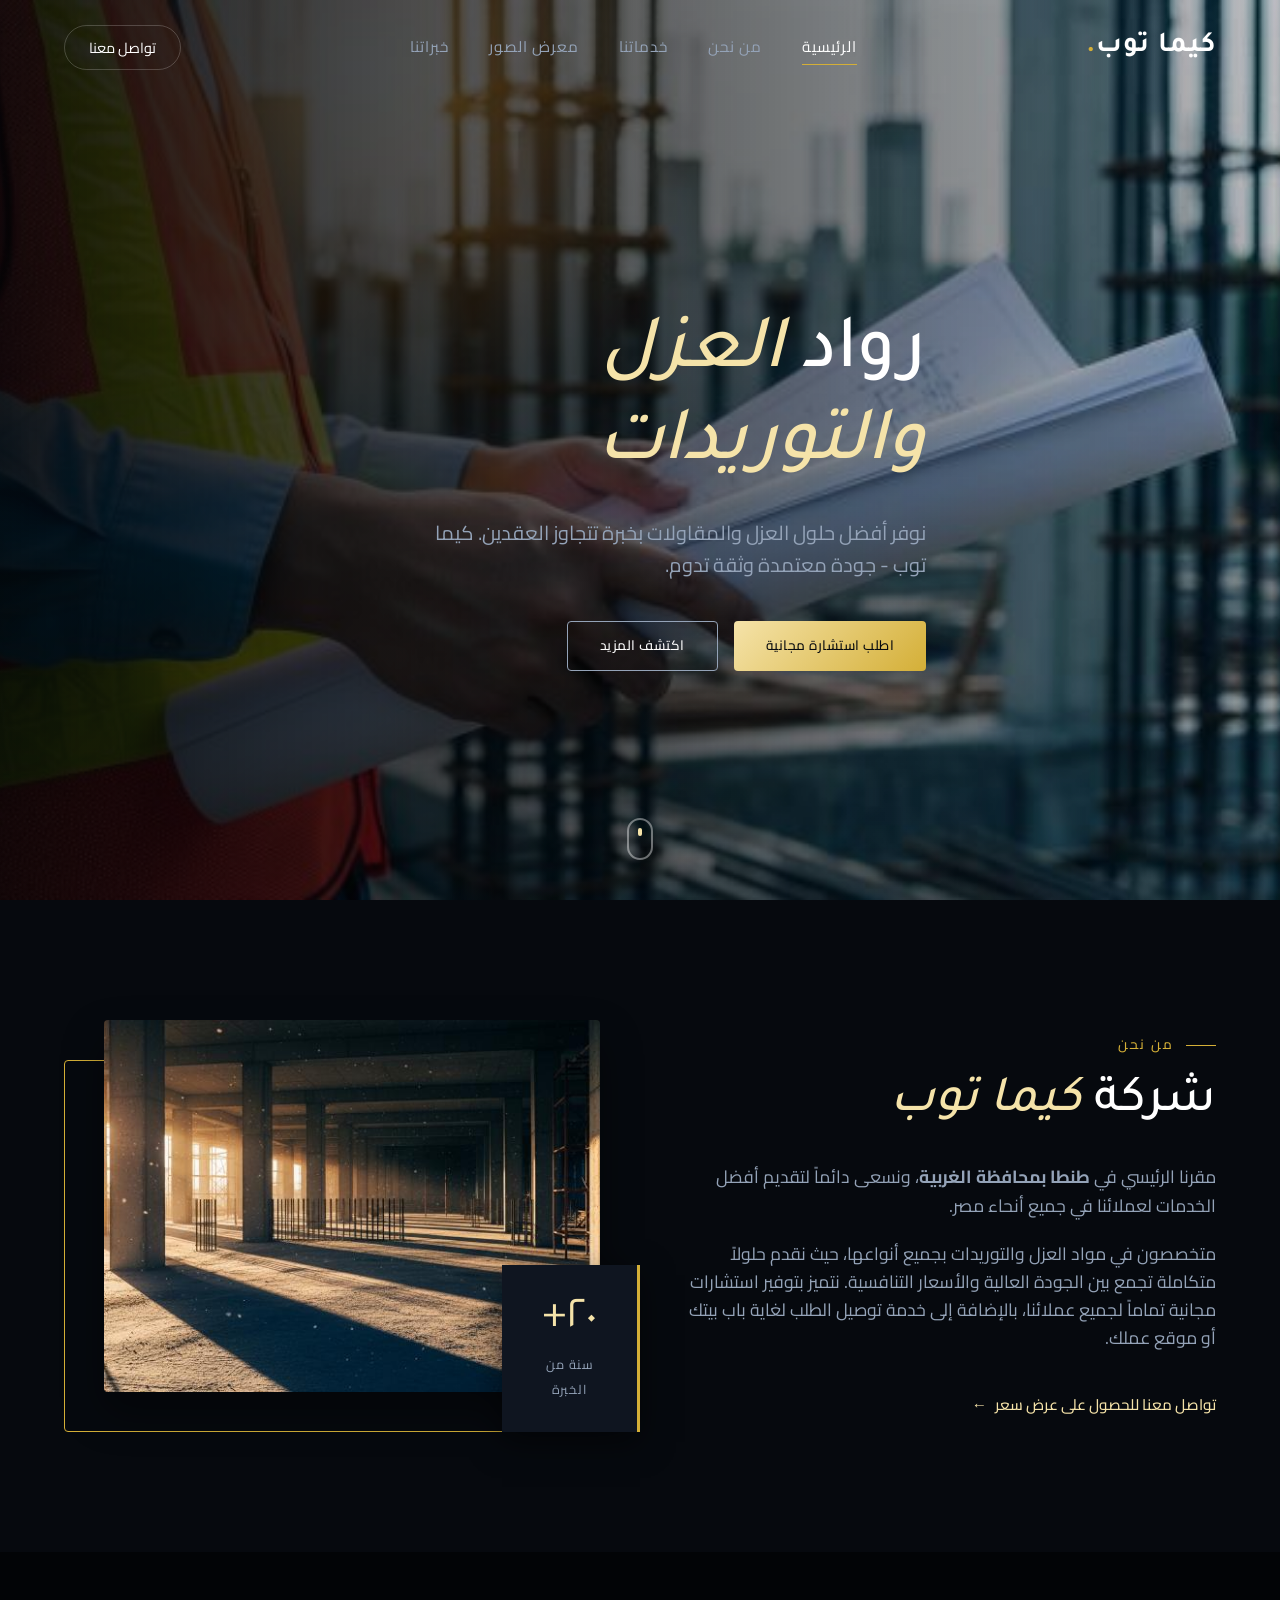
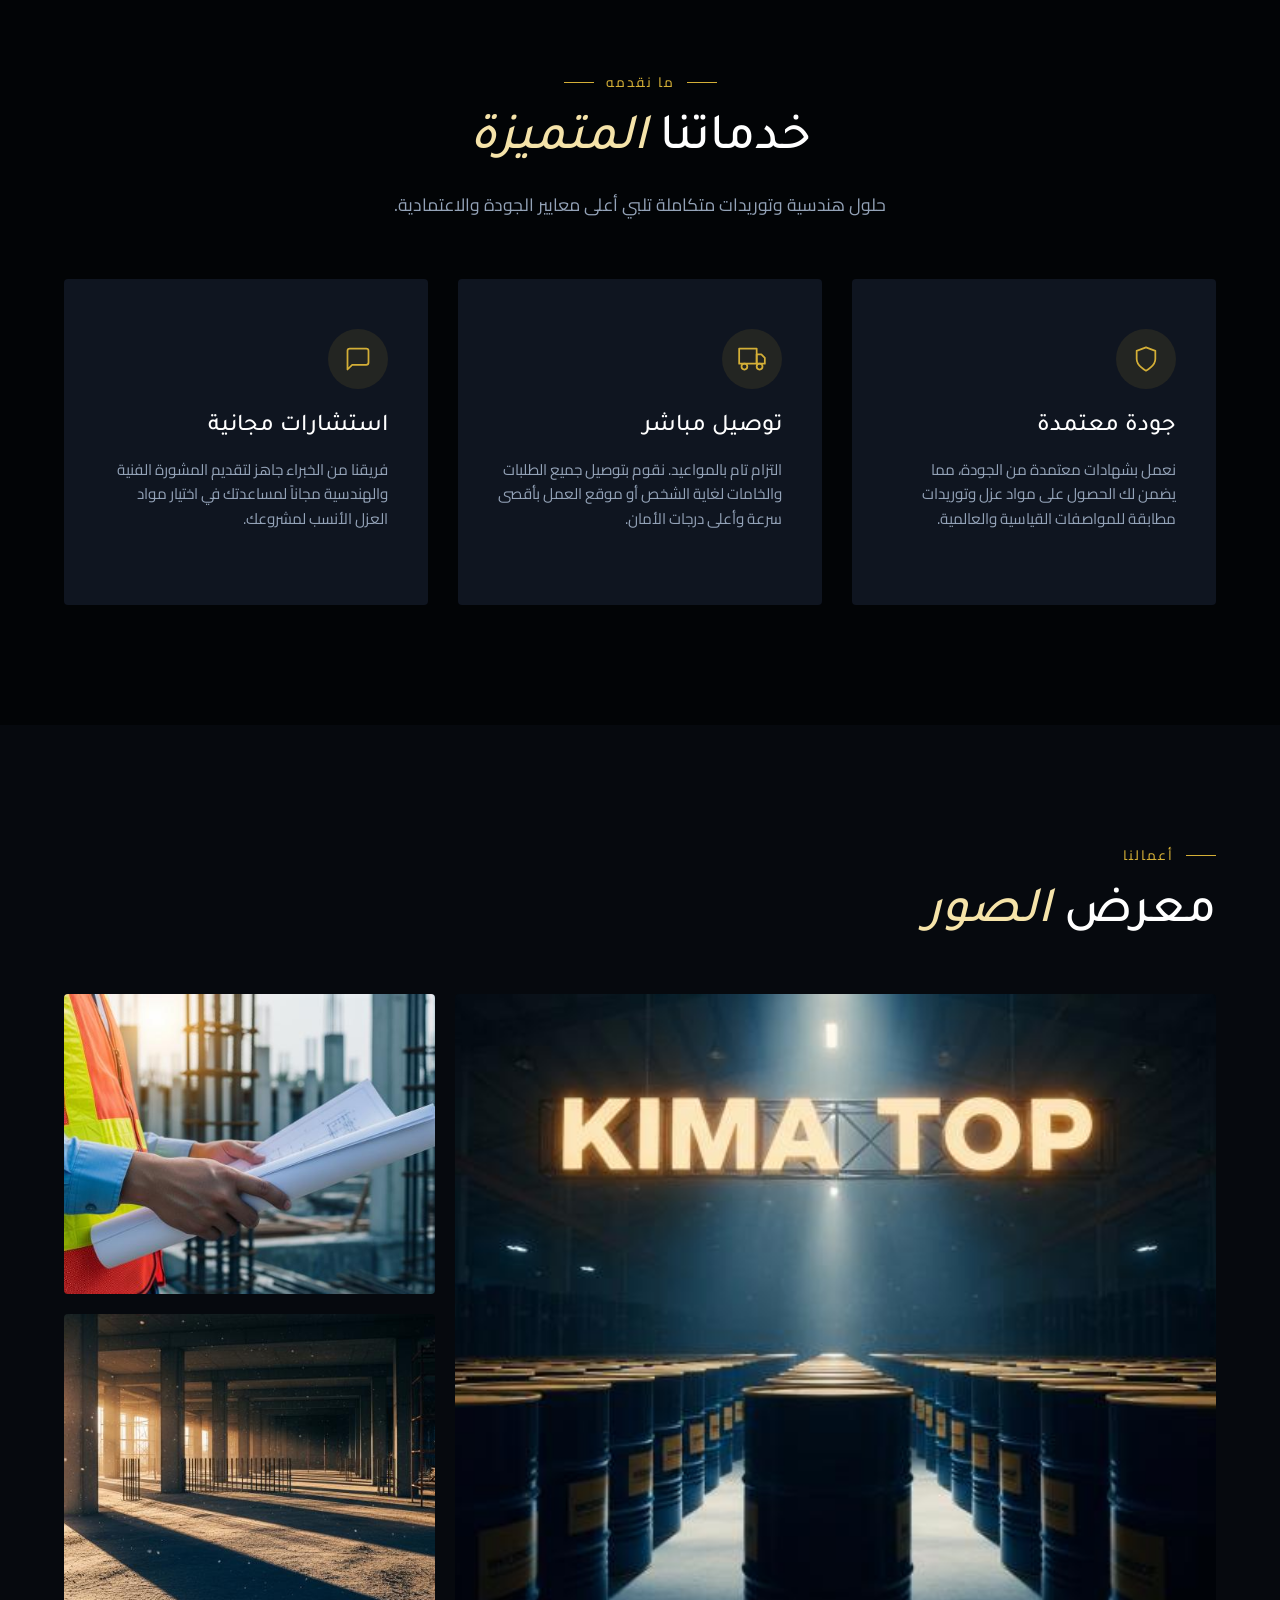
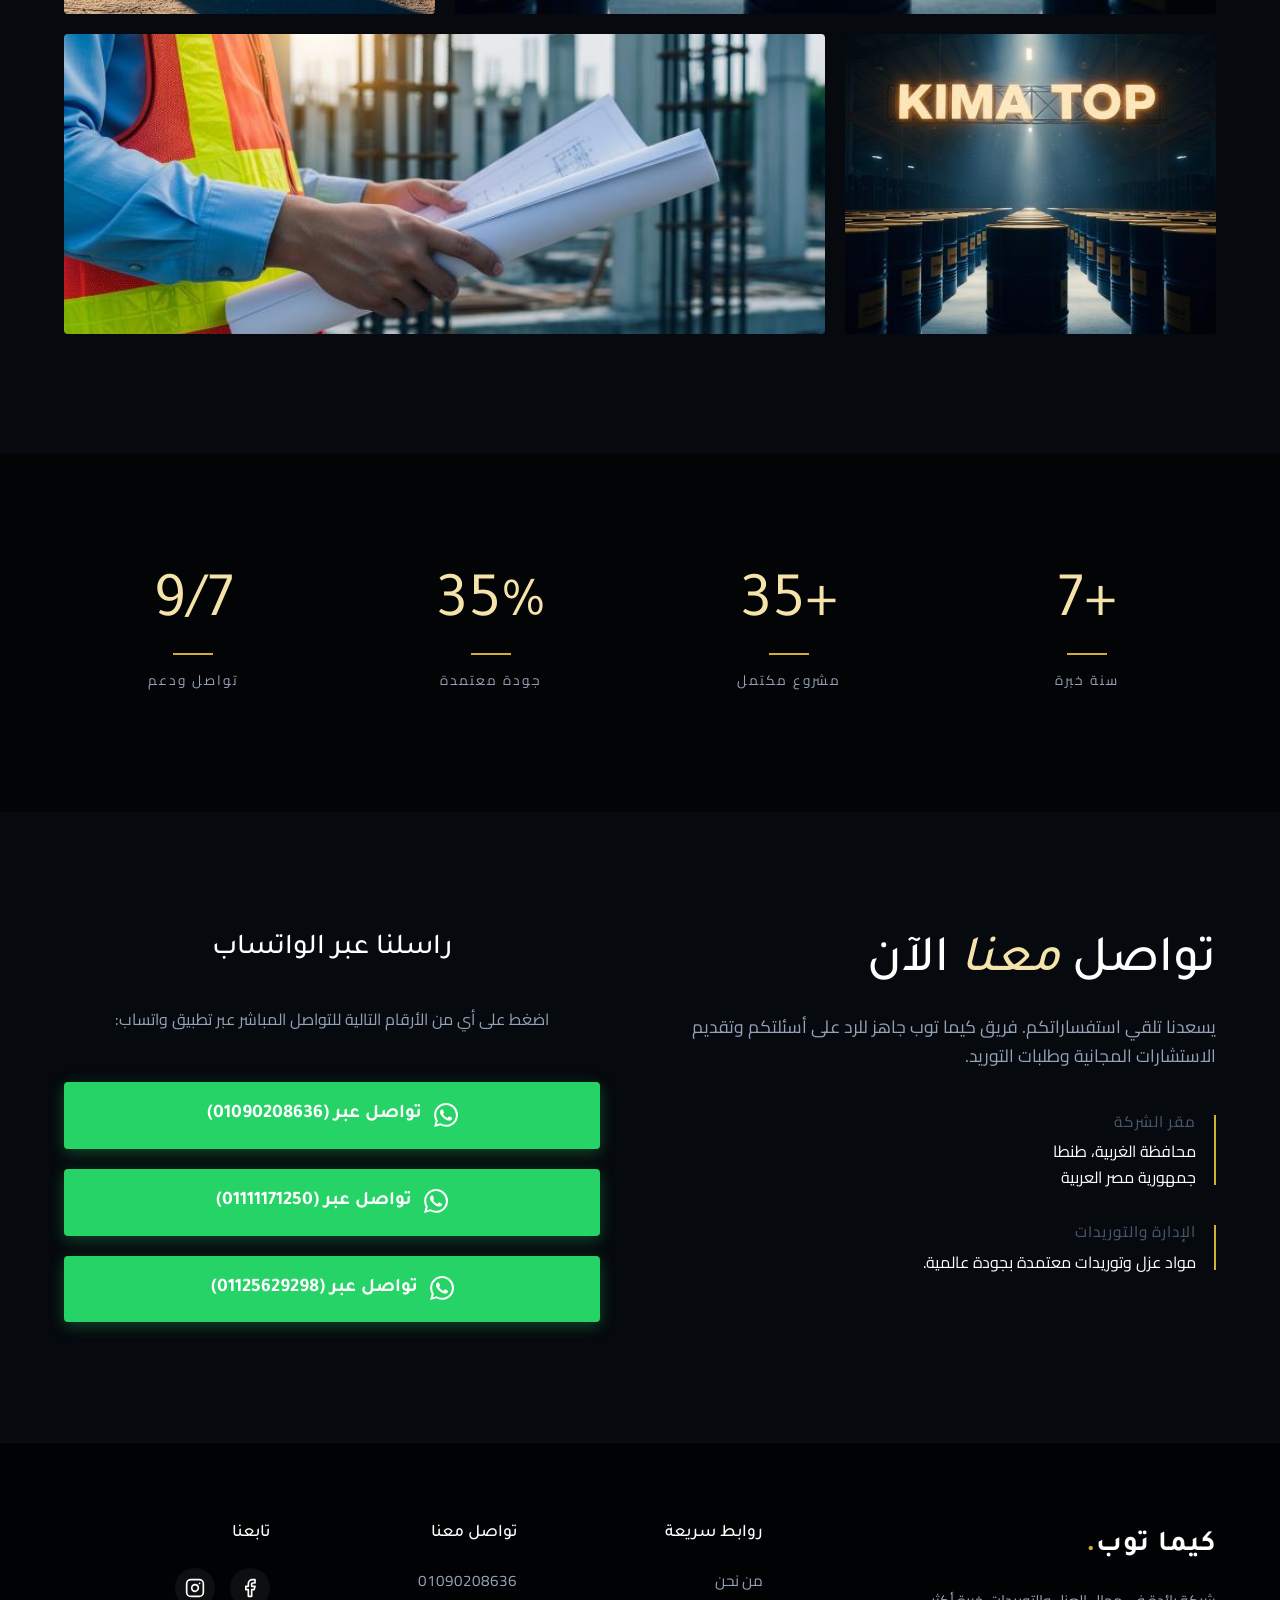
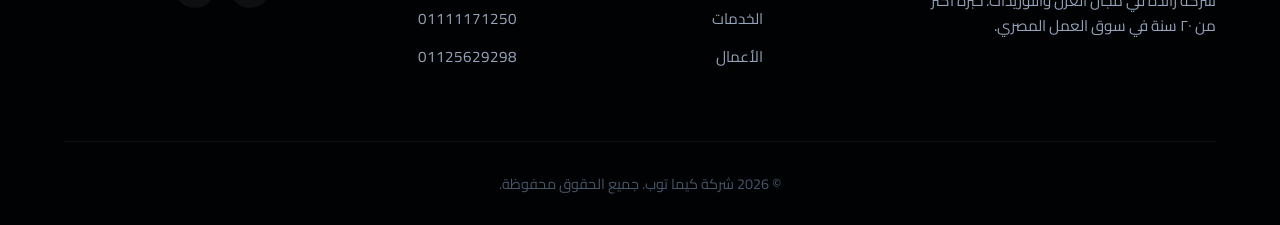
==== commit 9225270c: "Fix WhatsApp message text and upload image assets" ====
--- a/index.html
+++ b/index.html
@@ -242,17 +242,17 @@
                     <h3 style="font-family: var(--font-heading); margin-bottom: 20px; font-size: 1.8rem;">راسلنا عبر الواتساب</h3>
                     <p style="color: var(--text-secondary); margin-bottom: 30px;">اضغط على أي من الأرقام التالية للتواصل المباشر عبر تطبيق واتساب:</p>
                     
-                    <a href="https://wa.me/201090208636?text=%D9%85%D8%B1%D8%AD%D8%A8%D8%A7%D9%8B%20%D8%B4%D8%B1%D9%83%D8%A9%20%D9%83%D9%8A%D9%85%D8%A7%20%D8%AA%D9%88%D8%A8%D8%8C%20%D8%A3%D8%B1%D9%8A%D8%AF%20%D8%A7%D9%84%D8%A7%D8%B3%D8%AA%D9%81%D8%B3%D8%A7%D8%B1%20%D8%B9%D9%86%20%D9%85%D9%88%D8%A7%D8%AF%20%D8%A7%D9%84%D8%B9%D8%B2%D9%84%20%D9%88%D8%A7%D9%84%D8%AA%D9%88%D8%B1%D9%8A%D8%AF%D8%A7%D8%AA." target="_blank" class="whatsapp-btn">
+                    <a href="https://wa.me/201090208636?text=%D8%A7%D9%84%D8%B3%D9%84%D8%A7%D9%85%20%D8%B9%D9%84%D9%8A%D9%83%D9%85%D8%8C%20%D8%A3%D9%88%D8%AF%20%D8%A7%D9%84%D8%A7%D8%B3%D8%AA%D9%81%D8%B3%D8%A7%D8%B1%20%D8%B9%D9%86%20%D9%85%D9%88%D8%A7%D8%AF%20%D8%A7%D9%84%D8%B9%D8%B2%D9%84%20%D9%88%D8%A7%D9%84%D8%AA%D9%88%D8%B1%D9%8A%D8%AF%D8%A7%D8%AA." target="_blank" class="whatsapp-btn">
                         <svg width="24" height="24" viewBox="0 0 24 24" fill="currentColor" xmlns="http://www.w3.org/2000/svg"><path d="M17.472 14.382c-.297-.149-1.758-.867-2.03-.967-.273-.099-.471-.148-.67.15-.197.297-.767.966-.94 1.164-.173.199-.347.223-.644.075-.297-.15-1.255-.463-2.39-1.475-.883-.788-1.48-1.761-1.653-2.059-.173-.297-.018-.458.13-.606.134-.133.298-.347.446-.52.149-.174.198-.298.298-.497.099-.198.05-.371-.025-.52-.075-.149-.669-1.612-.916-2.207-.242-.579-.487-.5-.669-.51a12.8 12.8 0 0 0-.57-.01c-.198 0-.52.074-.792.372-.272.297-1.04 1.016-1.04 2.479 0 1.462 1.065 2.875 1.213 3.074.149.198 2.096 3.2 5.077 4.487.709.306 1.262.489 1.694.625.712.227 1.36.195 1.871.118.571-.085 1.758-.719 2.006-1.413.248-.694.248-1.289.173-1.413-.074-.124-.272-.198-.57-.347m-5.421 7.403h-.004a9.87 9.87 0 0 1-5.031-1.378l-.361-.214-3.741.982.998-3.648-.235-.374a9.86 9.86 0 0 1-1.51-5.26c.001-5.45 4.436-9.884 9.888-9.884 2.64 0 5.122 1.03 6.988 2.898a9.825 9.825 0 0 1 2.893 6.994c-.003 5.45-4.437 9.884-9.885 9.884m8.413-18.297A11.815 11.815 0 0 0 12.05 0C5.495 0 .16 5.335.157 11.892c0 2.096.547 4.142 1.588 5.945L.057 24l6.305-1.654a11.882 11.882 0 0 0 5.683 1.448h.005c6.554 0 11.89-5.335 11.893-11.893a11.821 11.821 0 0 0-3.48-8.413z"/></svg>
                         تواصل عبر (01090208636)
                     </a>
                     
-                    <a href="https://wa.me/201111171250?text=%D9%85%D8%B1%D8%AD%D8%A8%D8%A7%D9%8B%20%D8%B4%D8%B1%D9%83%D8%A9%20%D9%83%D9%8A%D9%85%D8%A7%20%D8%AA%D9%88%D8%A8%D8%8C%20%D8%A3%D8%B1%D9%8A%D8%AF%20%D8%A7%D9%84%D8%A7%D8%B3%D8%AA%D9%81%D8%B3%D8%A7%D8%B1%20%D8%B9%D9%86%20%D9%85%D9%88%D8%A7%D8%AF%20%D8%A7%D9%84%D8%B9%D8%B2%D9%84%20%D9%88%D8%A7%D9%84%D8%AA%D9%88%D8%B1%D9%8A%D8%AF%D8%A7%D8%AA." target="_blank" class="whatsapp-btn">
+                    <a href="https://wa.me/201111171250?text=%D8%A7%D9%84%D8%B3%D9%84%D8%A7%D9%85%20%D8%B9%D9%84%D9%8A%D9%83%D9%85%D8%8C%20%D8%A3%D9%88%D8%AF%20%D8%A7%D9%84%D8%A7%D8%B3%D8%AA%D9%81%D8%B3%D8%A7%D8%B1%20%D8%B9%D9%86%20%D9%85%D9%88%D8%A7%D8%AF%20%D8%A7%D9%84%D8%B9%D8%B2%D9%84%20%D9%88%D8%A7%D9%84%D8%AA%D9%88%D8%B1%D9%8A%D8%AF%D8%A7%D8%AA." target="_blank" class="whatsapp-btn">
                         <svg width="24" height="24" viewBox="0 0 24 24" fill="currentColor" xmlns="http://www.w3.org/2000/svg"><path d="M17.472 14.382c-.297-.149-1.758-.867-2.03-.967-.273-.099-.471-.148-.67.15-.197.297-.767.966-.94 1.164-.173.199-.347.223-.644.075-.297-.15-1.255-.463-2.39-1.475-.883-.788-1.48-1.761-1.653-2.059-.173-.297-.018-.458.13-.606.134-.133.298-.347.446-.52.149-.174.198-.298.298-.497.099-.198.05-.371-.025-.52-.075-.149-.669-1.612-.916-2.207-.242-.579-.487-.5-.669-.51a12.8 12.8 0 0 0-.57-.01c-.198 0-.52.074-.792.372-.272.297-1.04 1.016-1.04 2.479 0 1.462 1.065 2.875 1.213 3.074.149.198 2.096 3.2 5.077 4.487.709.306 1.262.489 1.694.625.712.227 1.36.195 1.871.118.571-.085 1.758-.719 2.006-1.413.248-.694.248-1.289.173-1.413-.074-.124-.272-.198-.57-.347m-5.421 7.403h-.004a9.87 9.87 0 0 1-5.031-1.378l-.361-.214-3.741.982.998-3.648-.235-.374a9.86 9.86 0 0 1-1.51-5.26c.001-5.45 4.436-9.884 9.888-9.884 2.64 0 5.122 1.03 6.988 2.898a9.825 9.825 0 0 1 2.893 6.994c-.003 5.45-4.437 9.884-9.885 9.884m8.413-18.297A11.815 11.815 0 0 0 12.05 0C5.495 0 .16 5.335.157 11.892c0 2.096.547 4.142 1.588 5.945L.057 24l6.305-1.654a11.882 11.882 0 0 0 5.683 1.448h.005c6.554 0 11.89-5.335 11.893-11.893a11.821 11.821 0 0 0-3.48-8.413z"/></svg>
                         تواصل عبر (01111171250)
                     </a>
 
-                    <a href="https://wa.me/201125629298?text=%D9%85%D8%B1%D8%AD%D8%A8%D8%A7%D9%8B%20%D8%B4%D8%B1%D9%83%D8%A9%20%D9%83%D9%8A%D9%85%D8%A7%20%D8%AA%D9%88%D8%A8%D8%8C%20%D8%A3%D8%B1%D9%8A%D8%AF%20%D8%A7%D9%84%D8%A7%D8%B3%D8%AA%D9%81%D8%B3%D8%A7%D8%B1%20%D8%B9%D9%86%20%D9%85%D9%88%D8%A7%D8%AF%20%D8%A7%D9%84%D8%B9%D8%B2%D9%84%20%D9%88%D8%A7%D9%84%D8%AA%D9%88%D8%B1%D9%8A%D8%AF%D8%A7%D8%AA." target="_blank" class="whatsapp-btn">
+                    <a href="https://wa.me/201125629298?text=%D8%A7%D9%84%D8%B3%D9%84%D8%A7%D9%85%20%D8%B9%D9%84%D9%8A%D9%83%D9%85%D8%8C%20%D8%A3%D9%88%D8%AF%20%D8%A7%D9%84%D8%A7%D8%B3%D8%AA%D9%81%D8%B3%D8%A7%D8%B1%20%D8%B9%D9%86%20%D9%85%D9%88%D8%A7%D8%AF%20%D8%A7%D9%84%D8%B9%D8%B2%D9%84%20%D9%88%D8%A7%D9%84%D8%AA%D9%88%D8%B1%D9%8A%D8%AF%D8%A7%D8%AA." target="_blank" class="whatsapp-btn">
                         <svg width="24" height="24" viewBox="0 0 24 24" fill="currentColor" xmlns="http://www.w3.org/2000/svg"><path d="M17.472 14.382c-.297-.149-1.758-.867-2.03-.967-.273-.099-.471-.148-.67.15-.197.297-.767.966-.94 1.164-.173.199-.347.223-.644.075-.297-.15-1.255-.463-2.39-1.475-.883-.788-1.48-1.761-1.653-2.059-.173-.297-.018-.458.13-.606.134-.133.298-.347.446-.52.149-.174.198-.298.298-.497.099-.198.05-.371-.025-.52-.075-.149-.669-1.612-.916-2.207-.242-.579-.487-.5-.669-.51a12.8 12.8 0 0 0-.57-.01c-.198 0-.52.074-.792.372-.272.297-1.04 1.016-1.04 2.479 0 1.462 1.065 2.875 1.213 3.074.149.198 2.096 3.2 5.077 4.487.709.306 1.262.489 1.694.625.712.227 1.36.195 1.871.118.571-.085 1.758-.719 2.006-1.413.248-.694.248-1.289.173-1.413-.074-.124-.272-.198-.57-.347m-5.421 7.403h-.004a9.87 9.87 0 0 1-5.031-1.378l-.361-.214-3.741.982.998-3.648-.235-.374a9.86 9.86 0 0 1-1.51-5.26c.001-5.45 4.436-9.884 9.888-9.884 2.64 0 5.122 1.03 6.988 2.898a9.825 9.825 0 0 1 2.893 6.994c-.003 5.45-4.437 9.884-9.885 9.884m8.413-18.297A11.815 11.815 0 0 0 12.05 0C5.495 0 .16 5.335.157 11.892c0 2.096.547 4.142 1.588 5.945L.057 24l6.305-1.654a11.882 11.882 0 0 0 5.683 1.448h.005c6.554 0 11.89-5.335 11.893-11.893a11.821 11.821 0 0 0-3.48-8.413z"/></svg>
                         تواصل عبر (01125629298)
                     </a>
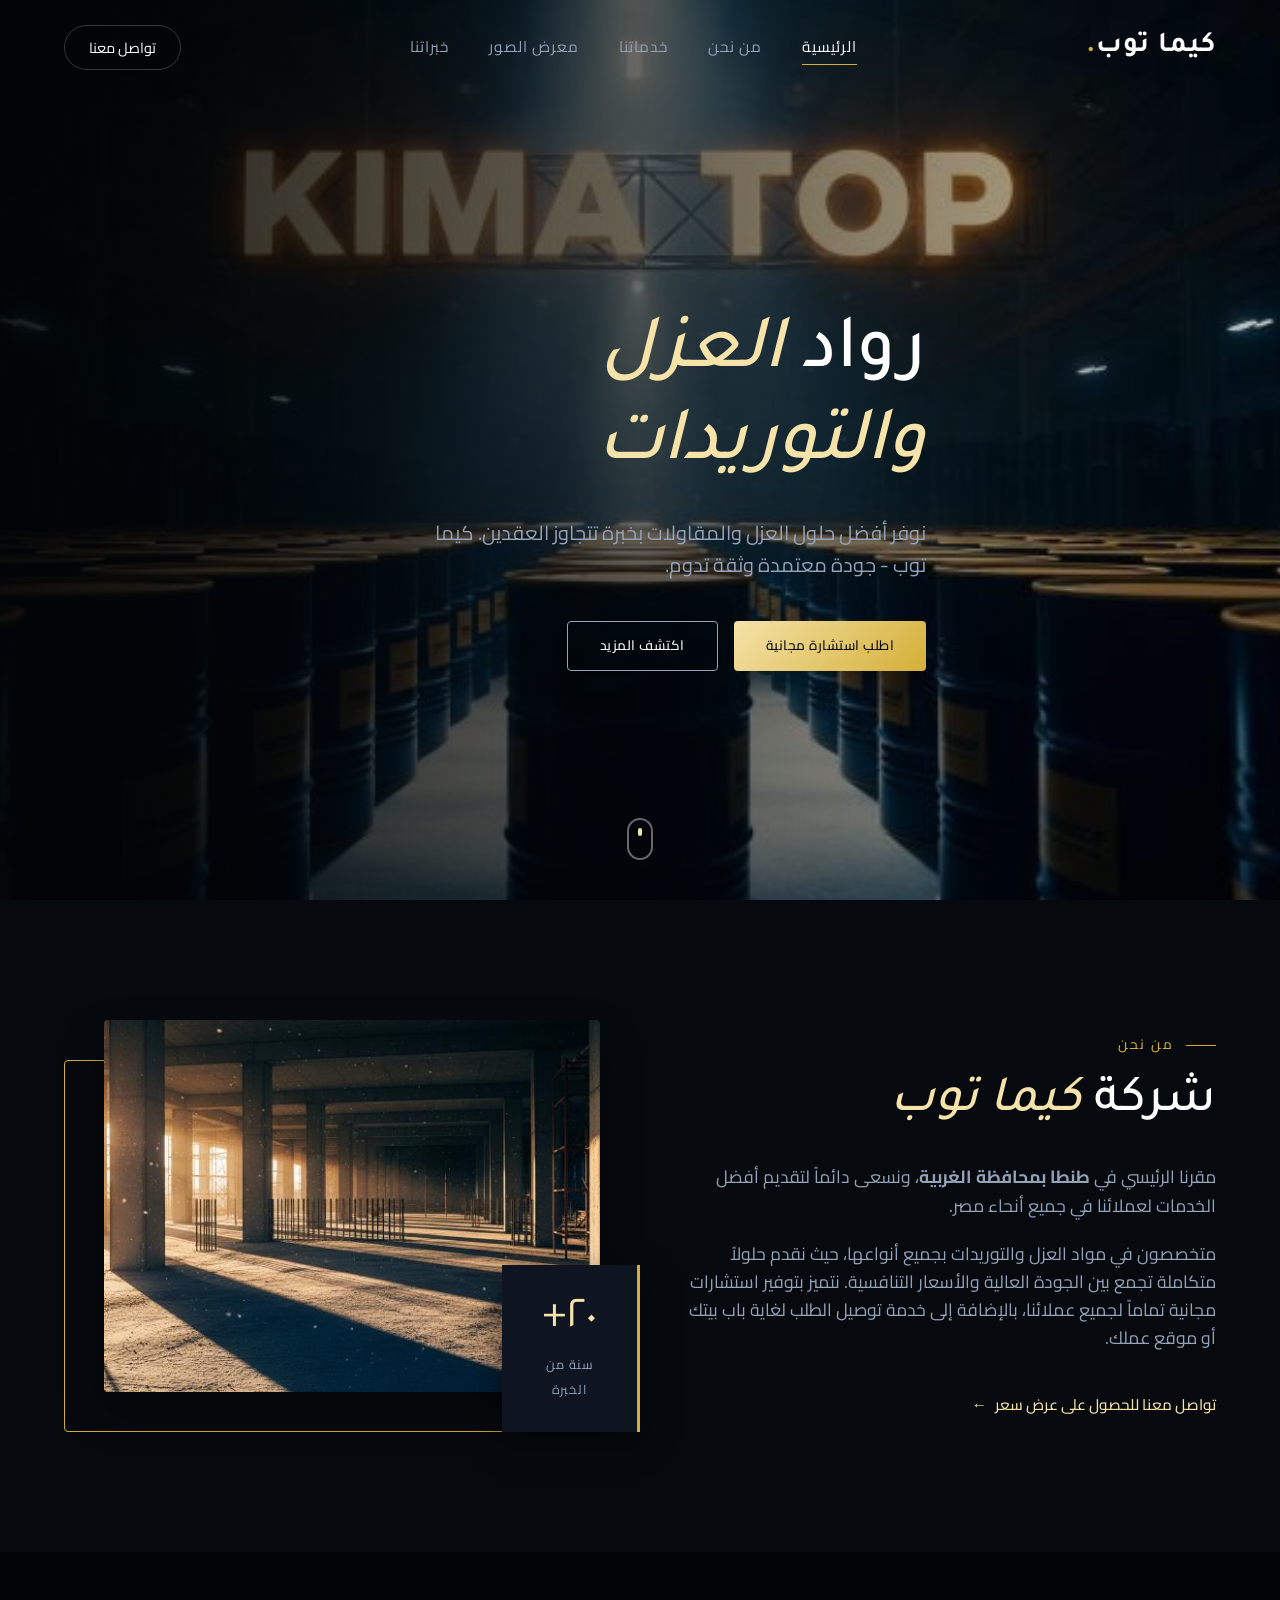
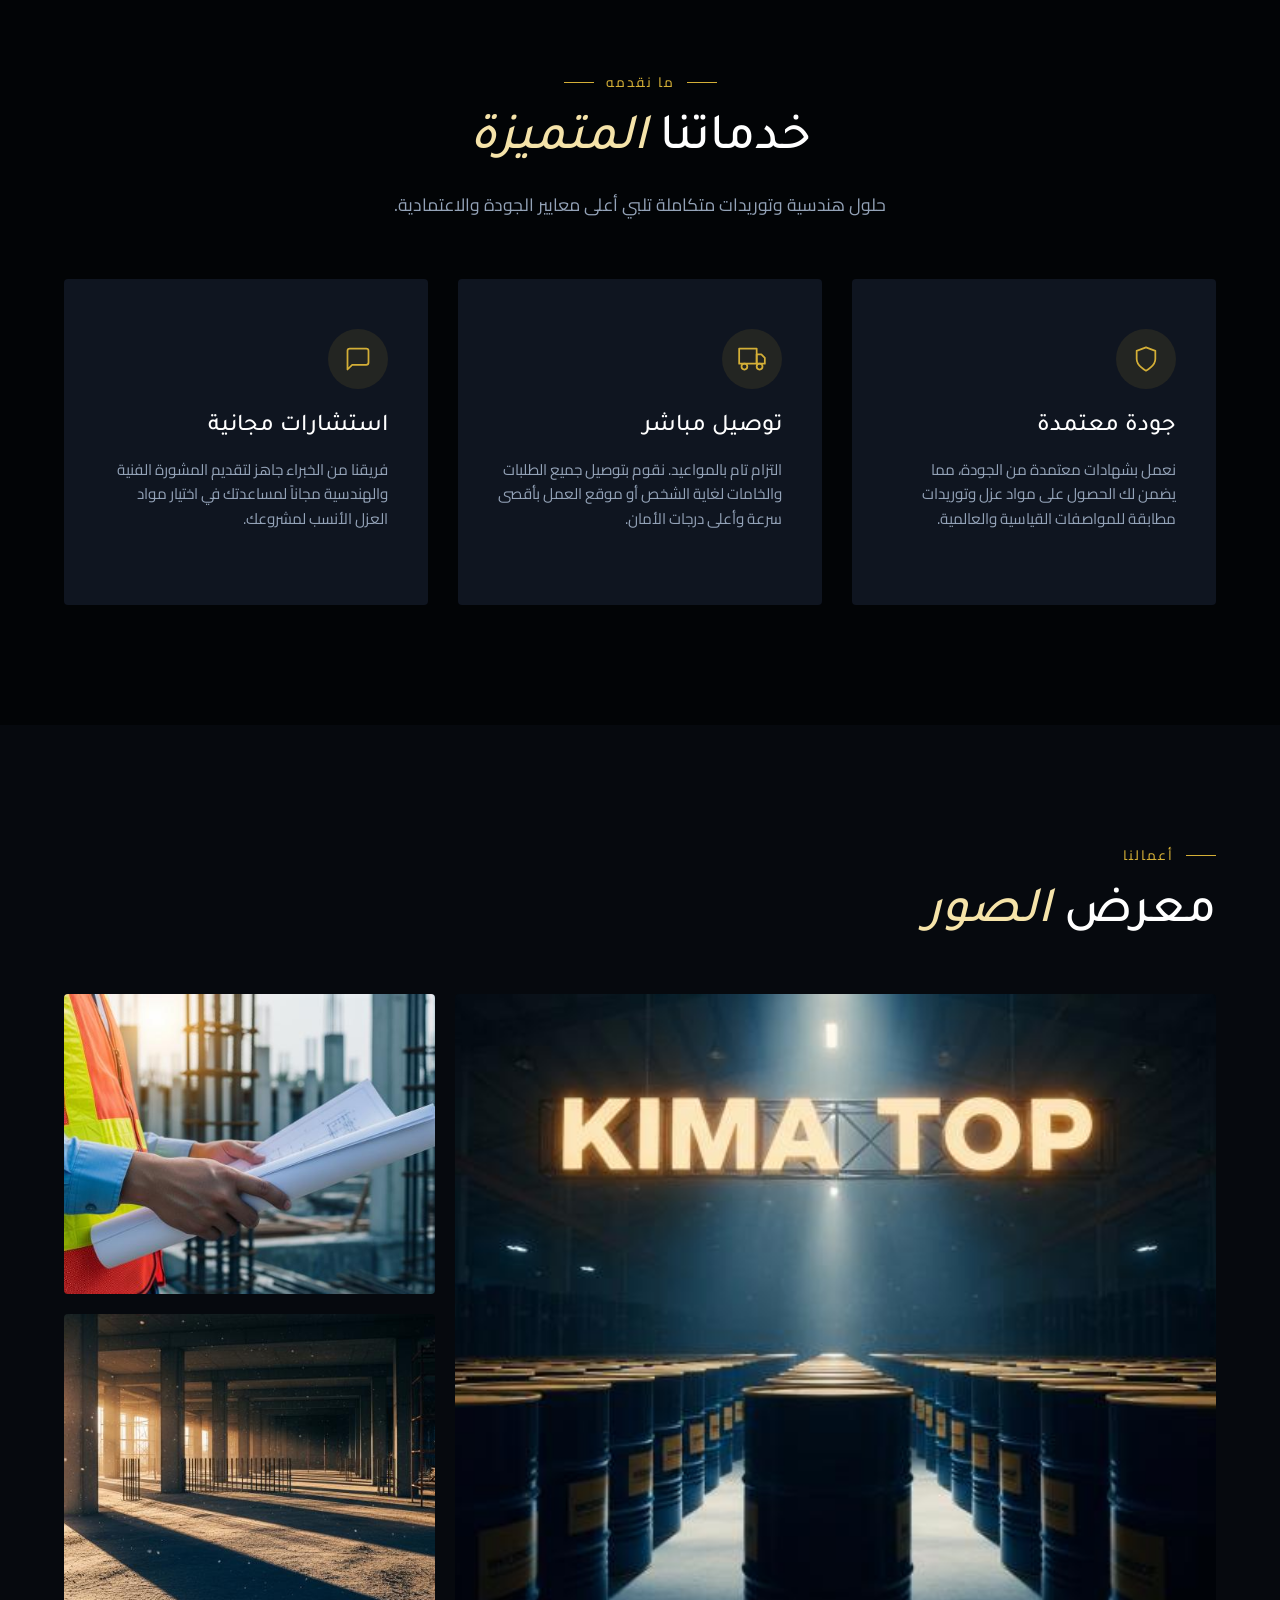
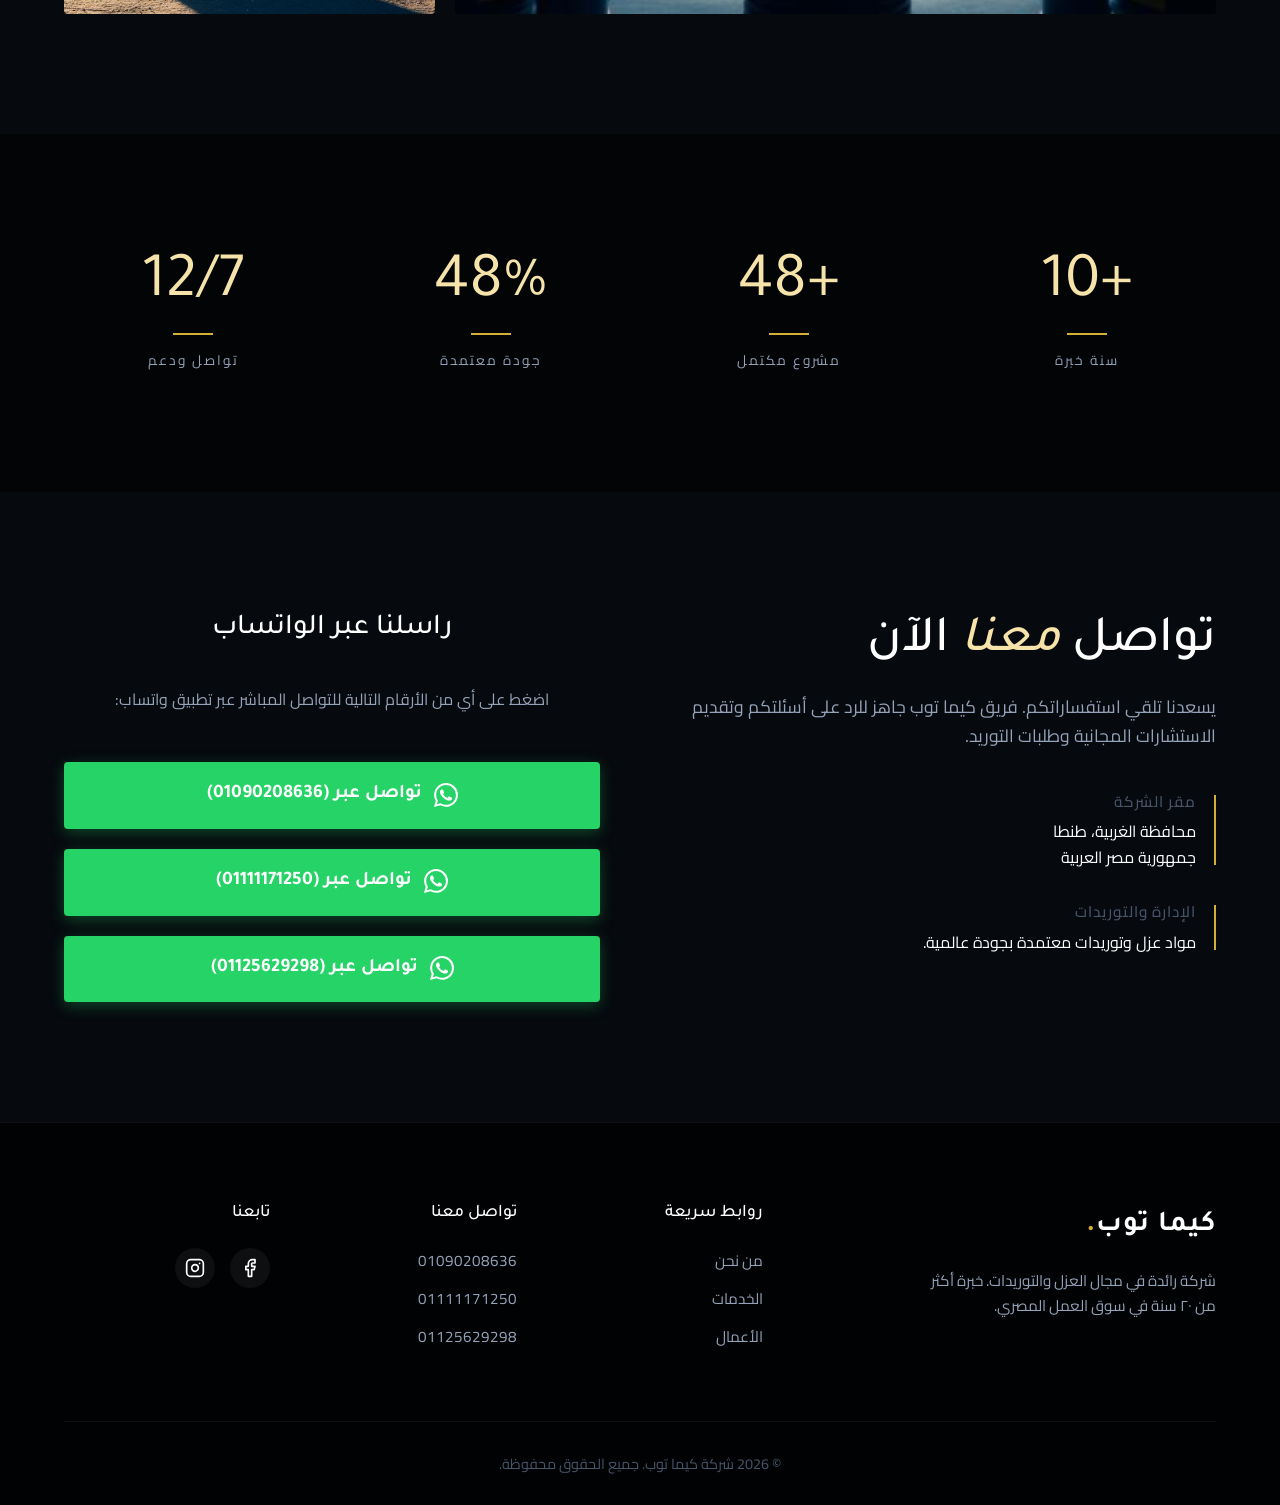
==== commit 50cff015: "Set image 3 as main pic, limit gallery to 3 photos" ====
--- a/index.html
+++ b/index.html
@@ -53,7 +53,7 @@
     <header id="home" class="hero">
         <div class="hero-bg">
             <!-- Using custom image 1 -->
-            <img src="1.jpg" alt="كيما توب للعزل والتوريدات" class="hero-image">
+            <img src="3.jpg" alt="كيما توب للعزل والتوريدات" class="hero-image">
             <div class="hero-overlay"></div>
         </div>
         
@@ -171,18 +171,6 @@
                 <div class="gallery-item scroll-reveal delay-2">
                     <img src="2.jpg" alt="كيما توب" class="gallery-img">
                     <div class="gallery-overlay" data-src="2.jpg">
-                        <span class="view-text">+ تكبير الصورة</span>
-                    </div>
-                </div>
-                <div class="gallery-item scroll-reveal delay-1">
-                    <img src="3.jpg" alt="كيما توب" class="gallery-img">
-                    <div class="gallery-overlay" data-src="3.jpg">
-                        <span class="view-text">+ تكبير الصورة</span>
-                    </div>
-                </div>
-                <div class="gallery-item scroll-reveal wide delay-2">
-                    <img src="1.jpg" alt="كيما توب" class="gallery-img">
-                    <div class="gallery-overlay" data-src="1.jpg">
                         <span class="view-text">+ تكبير الصورة</span>
                     </div>
                 </div>
--- a/main.css
+++ b/main.css
@@ -651,8 +651,6 @@
 .gallery-item:nth-child(1) { grid-column: span 8; grid-row: span 2; }
 .gallery-item:nth-child(2) { grid-column: span 4; grid-row: span 1; }
 .gallery-item:nth-child(3) { grid-column: span 4; grid-row: span 1; }
-.gallery-item:nth-child(4) { grid-column: span 4; grid-row: span 1; }
-.gallery-item:nth-child(5) { grid-column: span 8; grid-row: span 1; }
 
 .gallery-img {
     width: 100%;
@@ -1040,6 +1038,9 @@
         grid-column: span 1;
         grid-row: span 1;
     }
+    .gallery-item:nth-child(1) {
+        grid-column: span 2;
+    }
 }
 
 @media (max-width: 900px) {
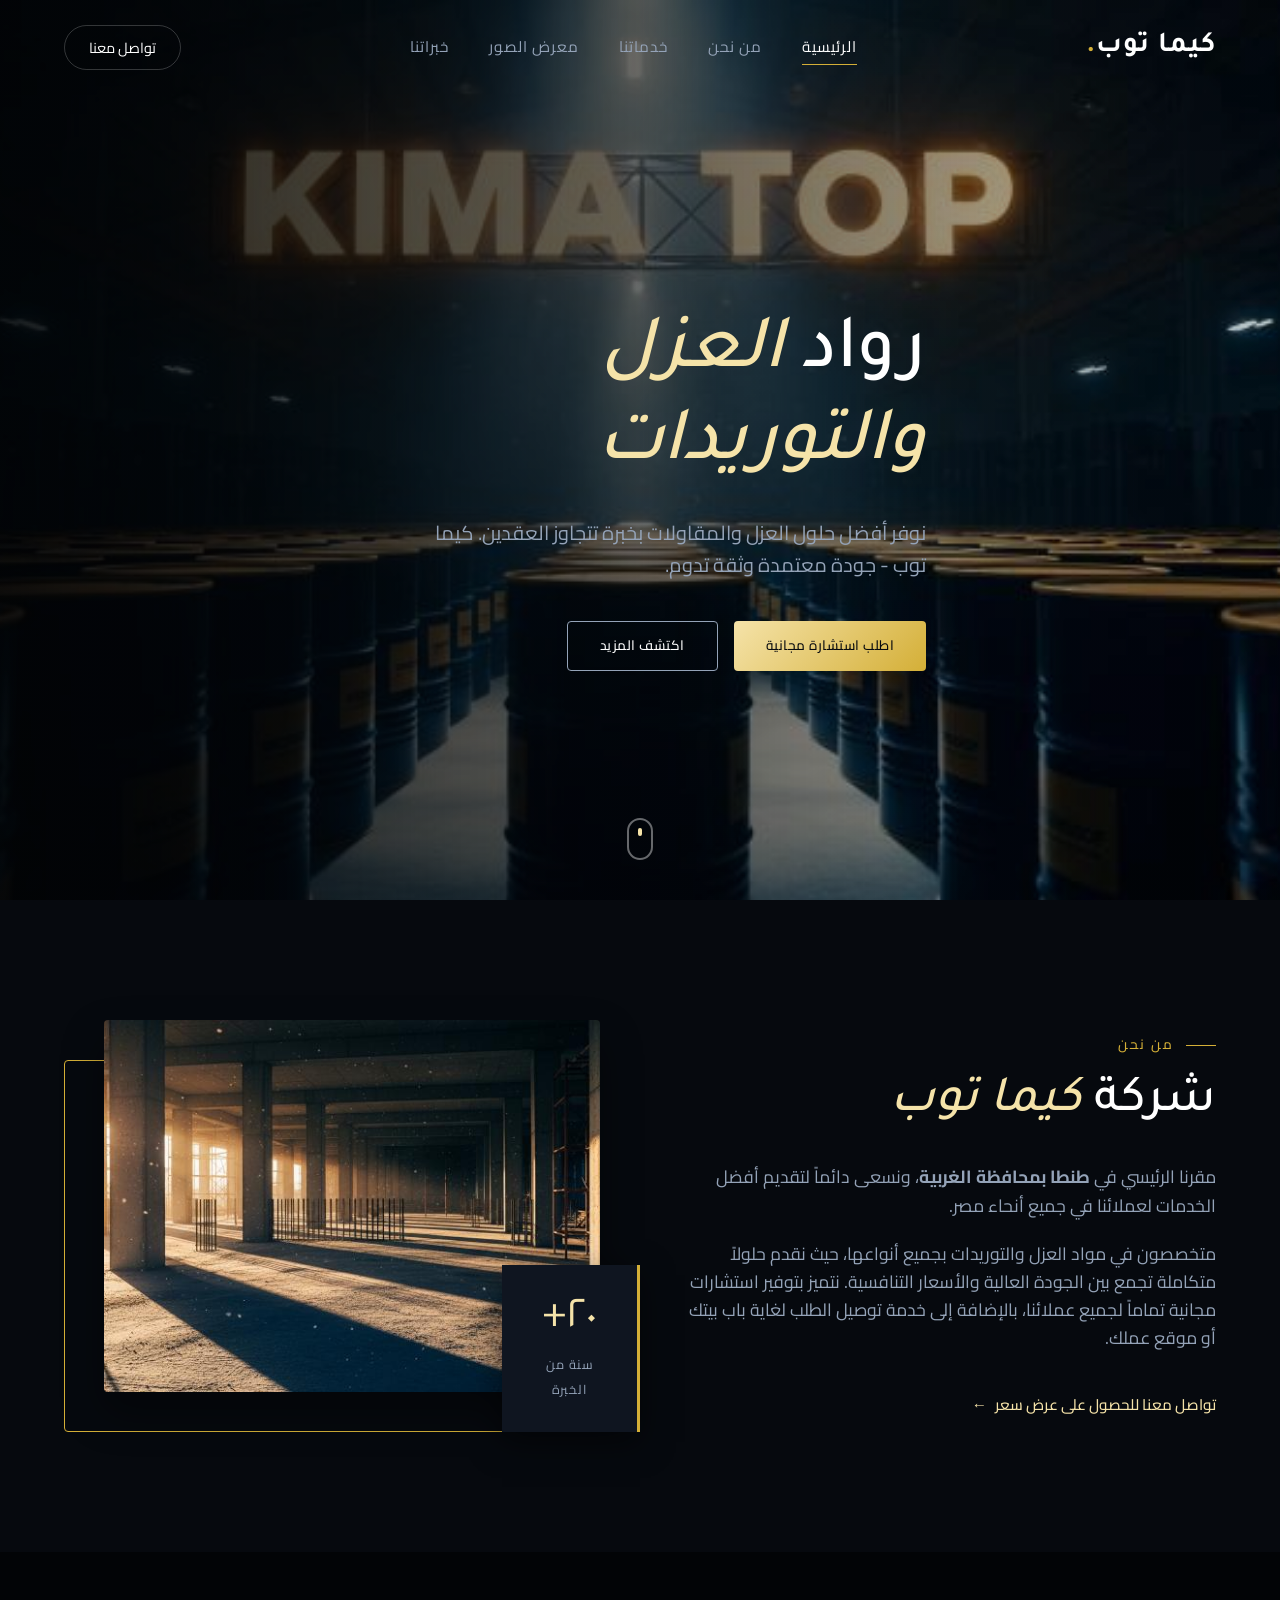
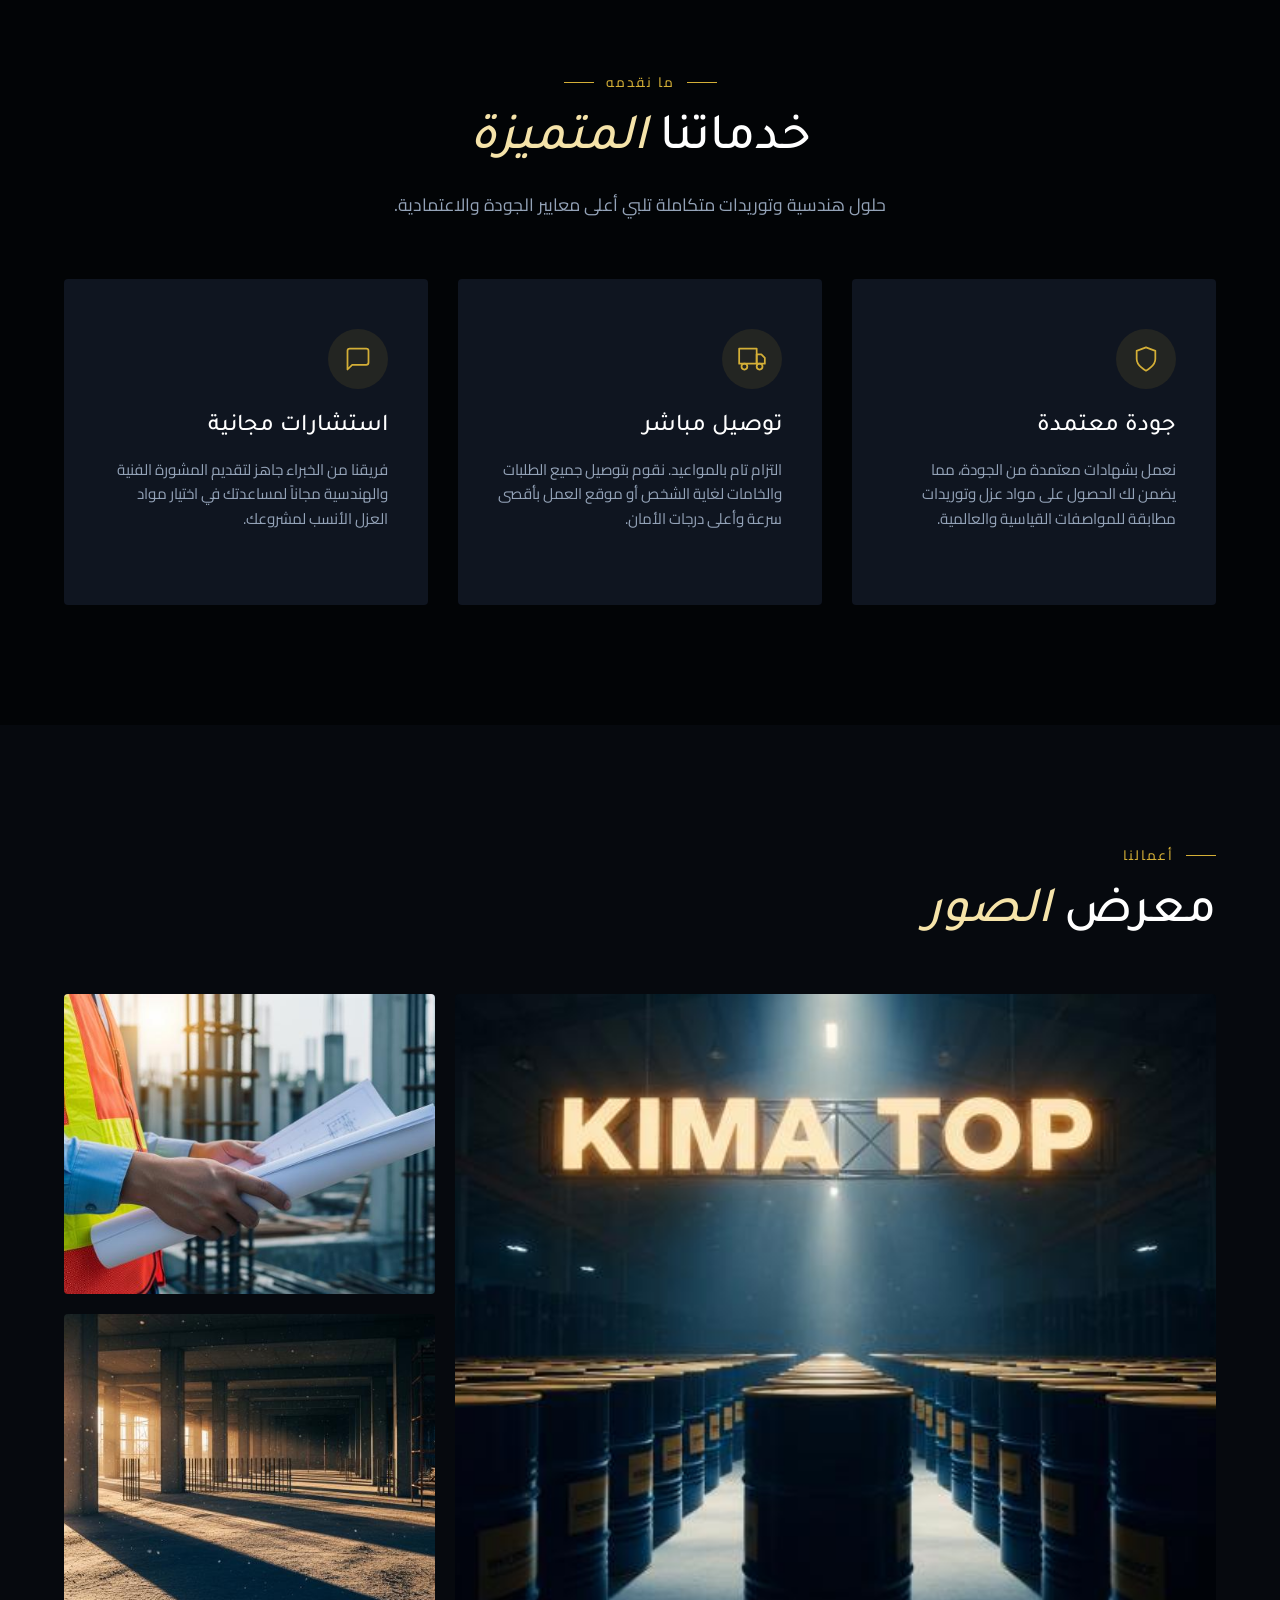
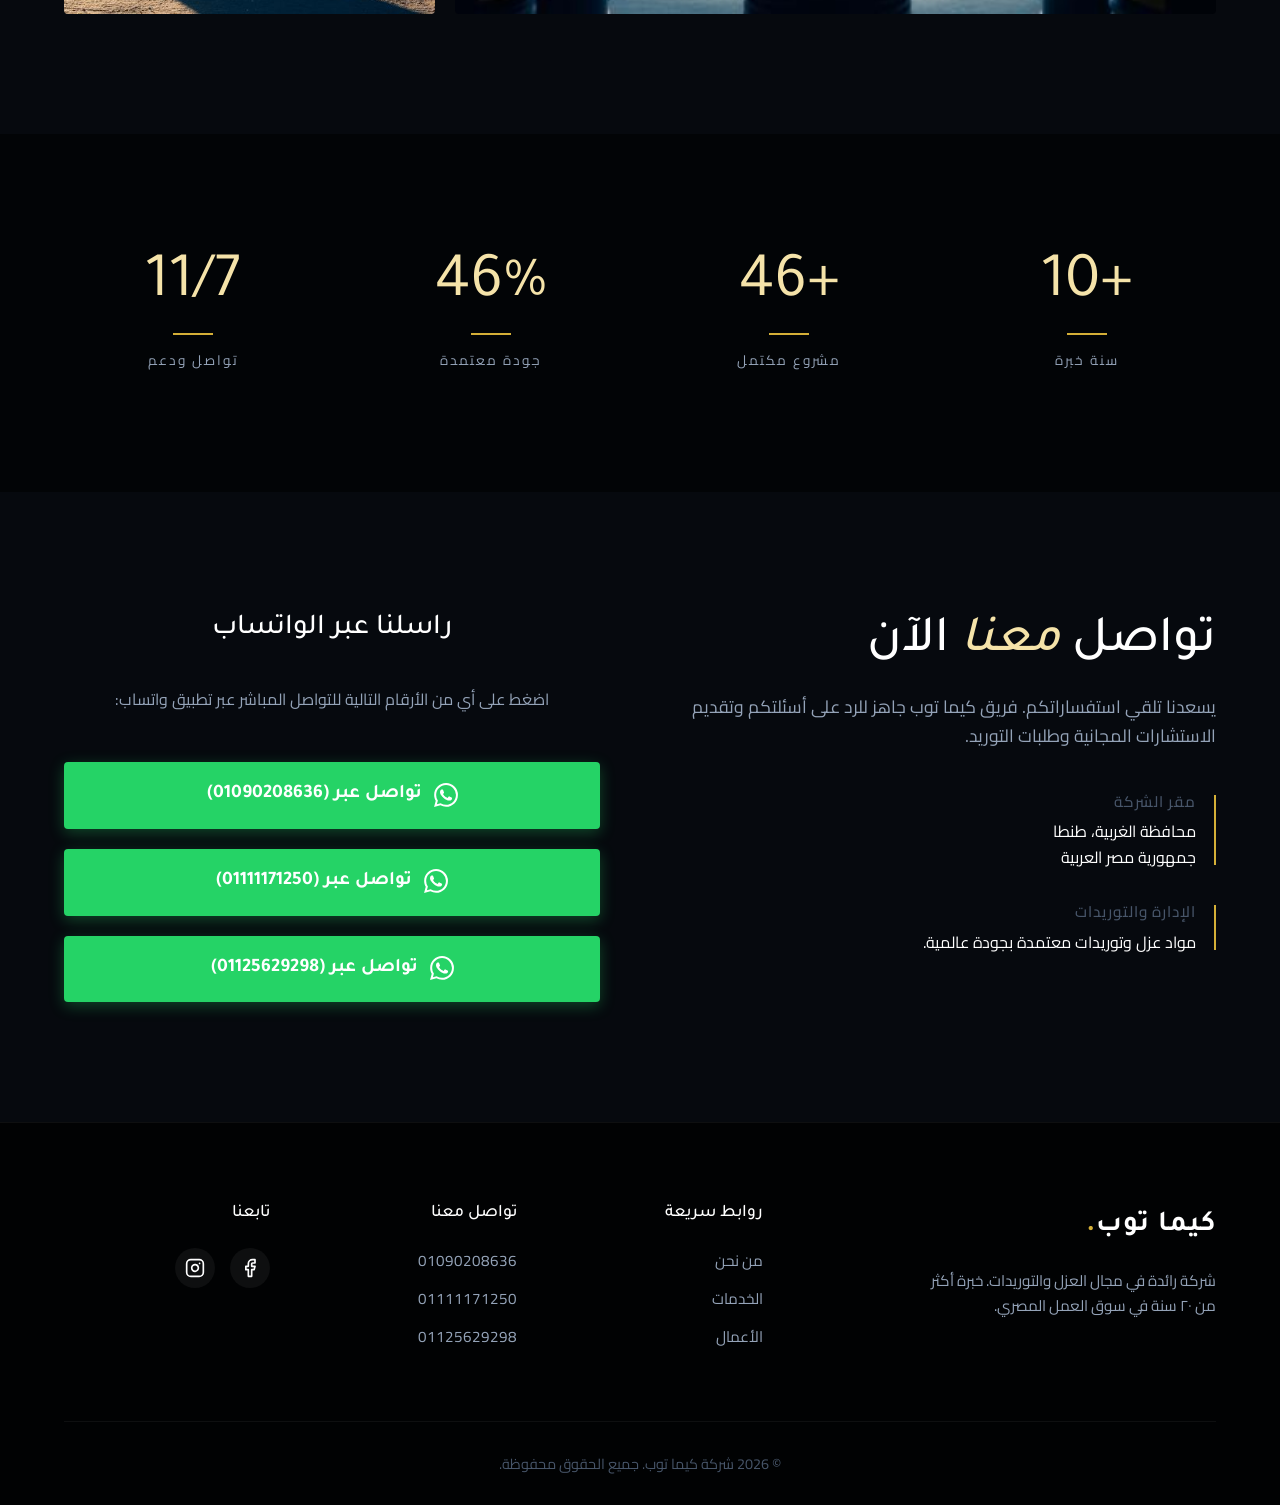
==== commit bc6ef617: "Restructured floating animation, disabled on mobile" ====
--- a/index.html
+++ b/index.html
@@ -86,12 +86,14 @@
                 <a href="#contact" class="link-arrow">تواصل معنا للحصول على عرض سعر <span class="arrow">&larr;</span></a>
             </div>
             <div class="about-image-wrapper scroll-reveal fade-right delay-2">
-                <!-- Using custom image 2 -->
-                <img src="2.jpg" alt="مقر شركة كيما توب" class="about-img">
-                <div class="image-accent-border"></div>
-                <div class="experience-badge">
-                    <span class="years">٢٠+</span>
-                    <span class="text">سنة من<br>الخبرة</span>
+                <div class="floating-wrapper">
+                    <!-- Using custom image 2 -->
+                    <img src="2.jpg" alt="مقر شركة كيما توب" class="about-img">
+                    <div class="image-accent-border"></div>
+                    <div class="experience-badge">
+                        <span class="years">٢٠+</span>
+                        <span class="text">سنة من<br>الخبرة</span>
+                    </div>
                 </div>
             </div>
         </div>
--- a/main.css
+++ b/main.css
@@ -507,8 +507,13 @@
 
 .about-image-wrapper {
     position: relative;
+}
+
+.floating-wrapper {
+    position: relative;
     padding-bottom: 40px;
     padding-left: 40px; /* Changed from right for RTL */
+    animation: floatTransform 6s ease-in-out infinite;
 }
 
 .about-img {
@@ -517,6 +522,9 @@
     position: relative;
     z-index: 2;
     aspect-ratio: 4 / 3;
+    animation: floatShadow 6s ease-in-out infinite;
+    width: 100%;
+    object-fit: cover;
 }
 
 .image-accent-border {
@@ -988,6 +996,16 @@
     100% { transform: translate(-50%, -50%) rotate(360deg); }
 }
 
+@keyframes floatTransform {
+    0%, 100% { transform: translateY(0); }
+    50% { transform: translateY(-15px); }
+}
+
+@keyframes floatShadow {
+    0%, 100% { box-shadow: 0 20px 40px rgba(0, 0, 0, 0.4); }
+    50% { box-shadow: 0 35px 55px rgba(0, 0, 0, 0.5); }
+}
+
 /* Scroll Reveals */
 .fade-in-up {
     opacity: 0;
@@ -1051,8 +1069,17 @@
     
     .about-image-wrapper {
         order: -1; /* Image first on mobile */
+    }
+    
+    .floating-wrapper {
         padding-left: 20px; /* Adjusting for RTL */
         padding-right: 0;
+        animation: none;
+    }
+    
+    .about-img {
+        animation: none;
+        box-shadow: 0 10px 20px rgba(0,0,0,0.3);
     }
     
     .experience-badge {
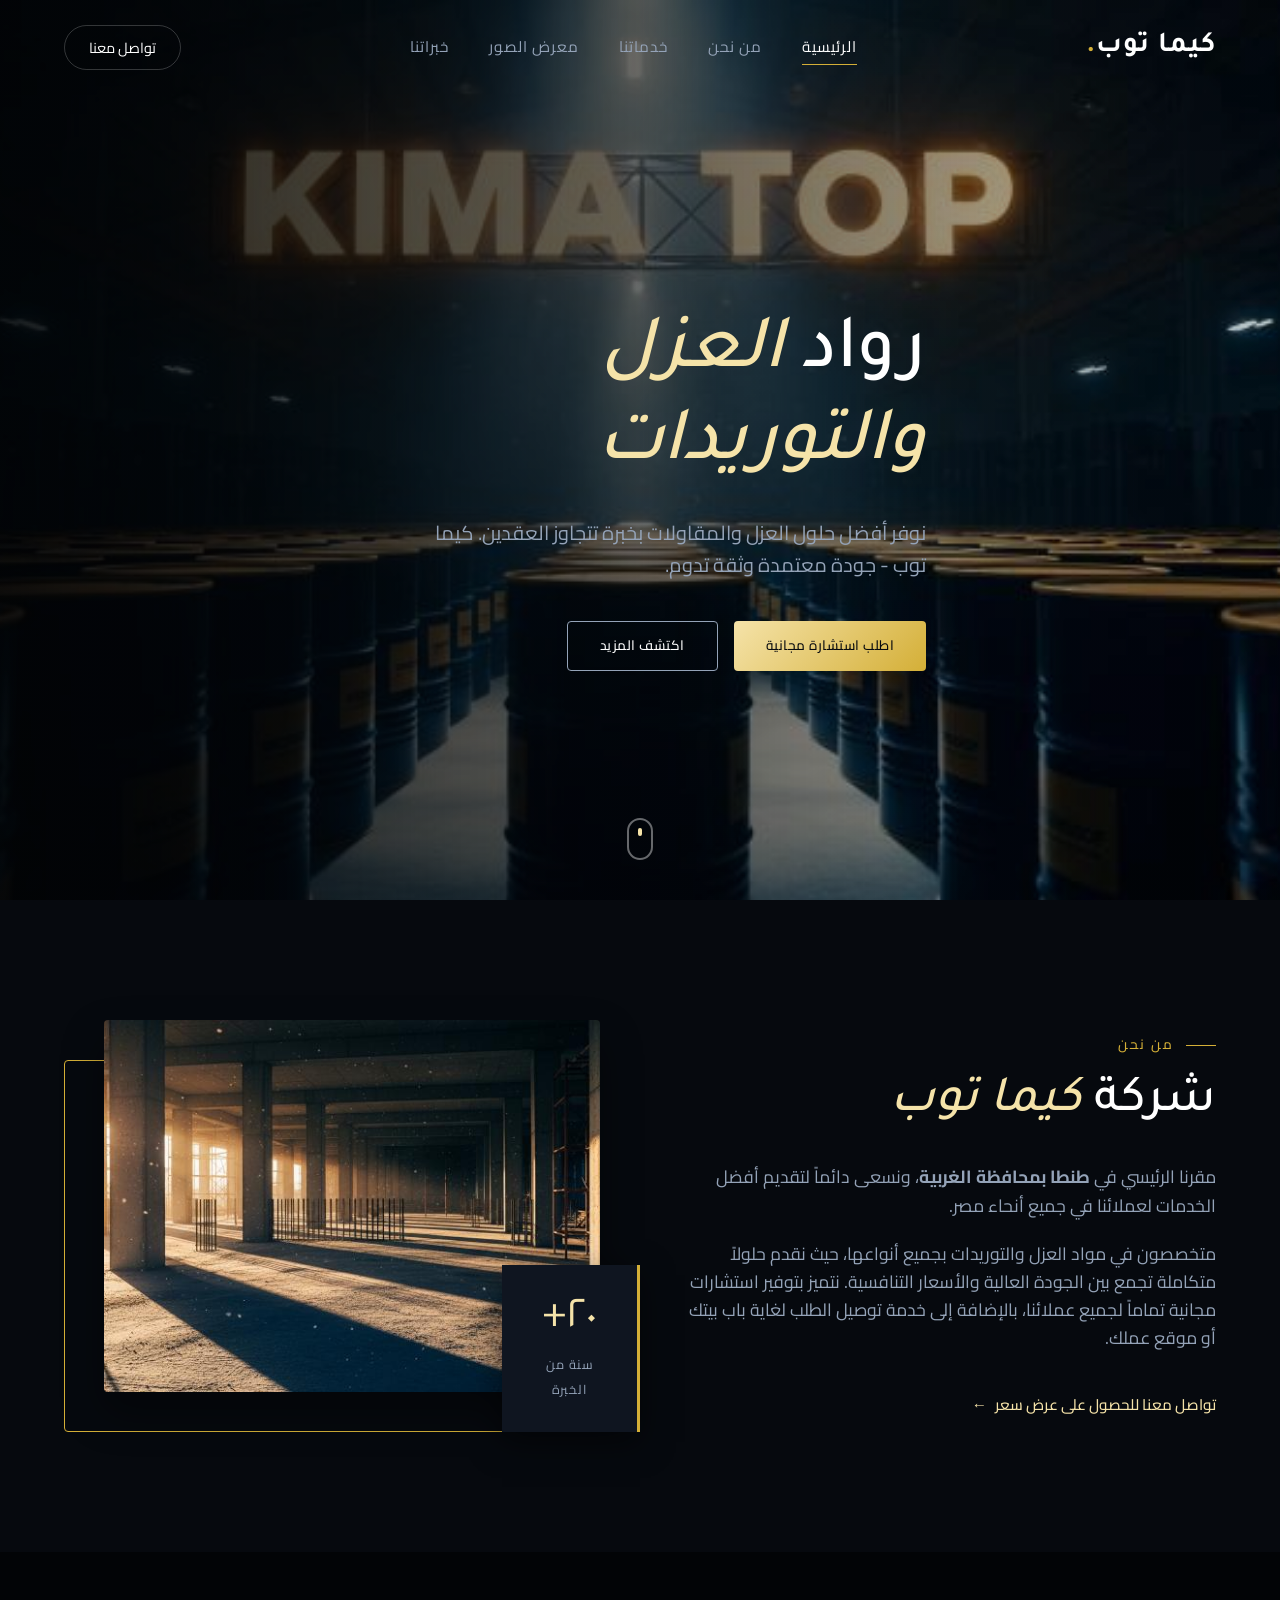
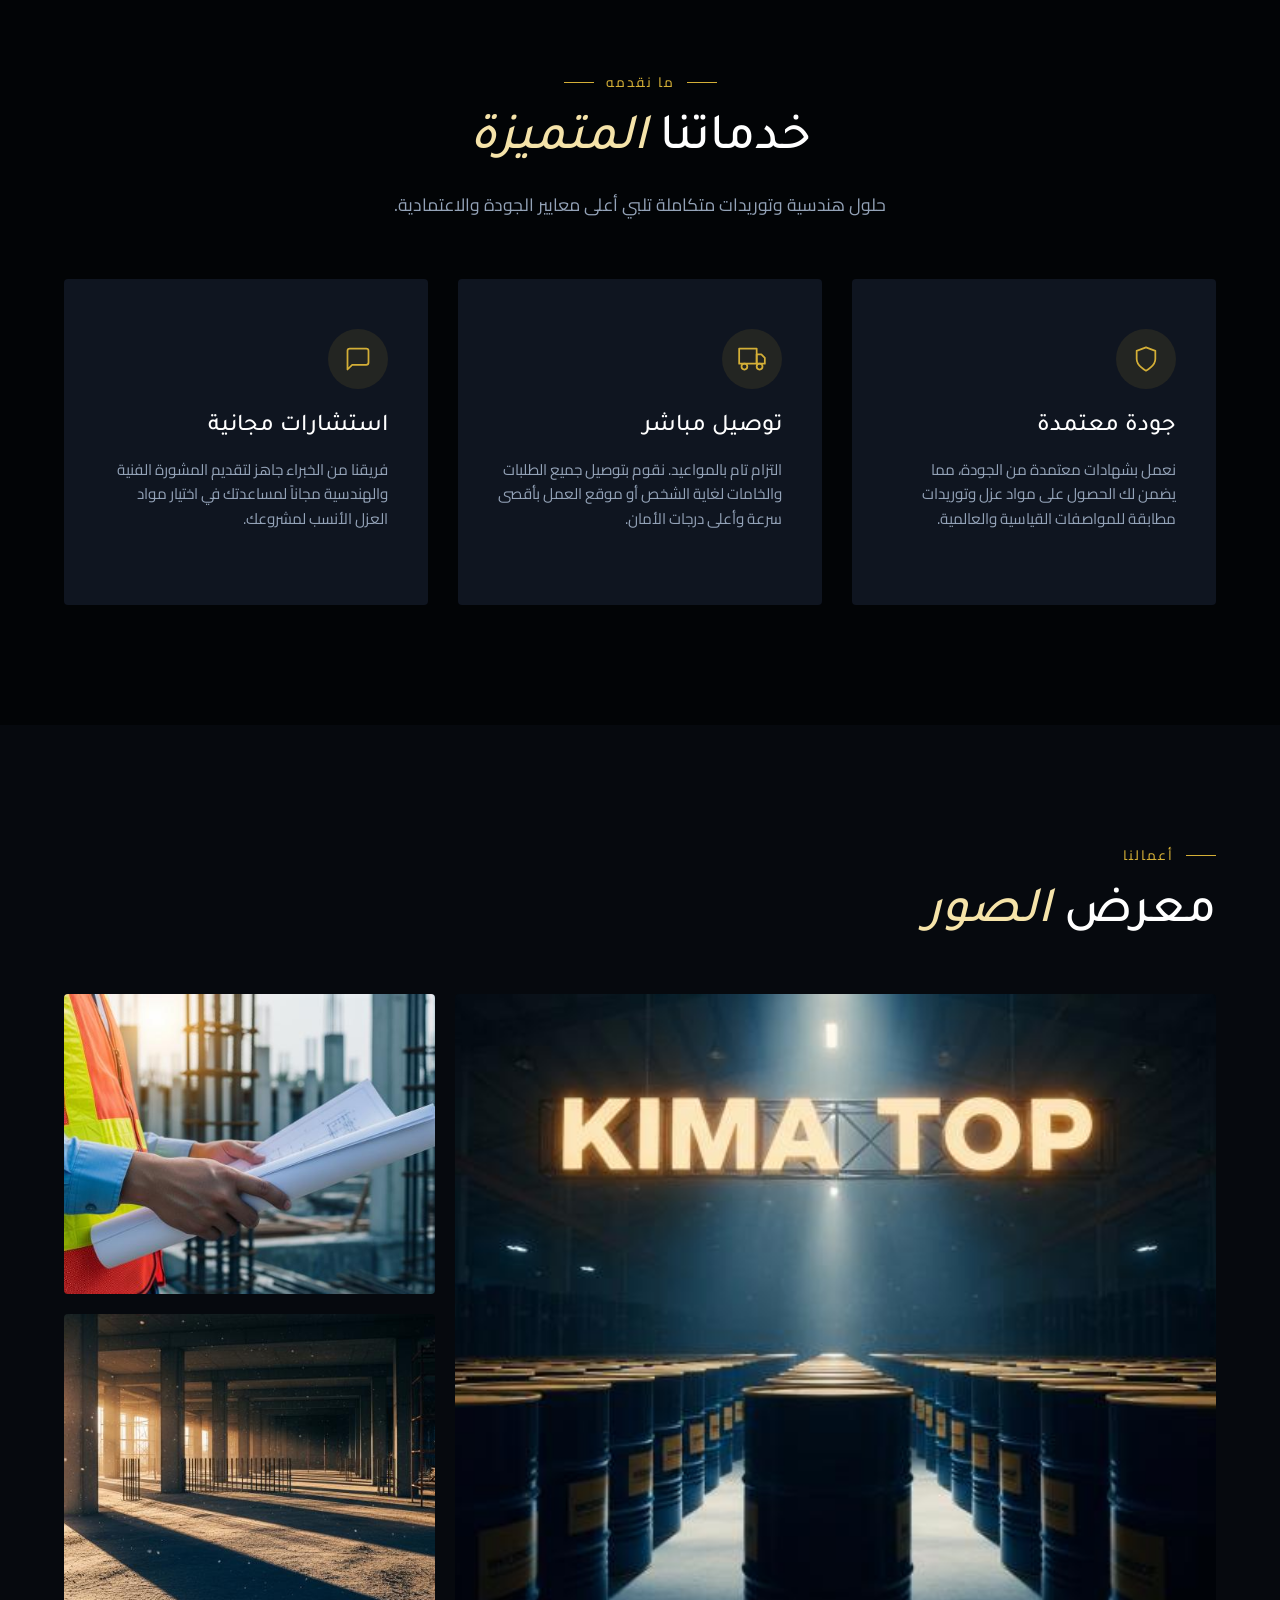
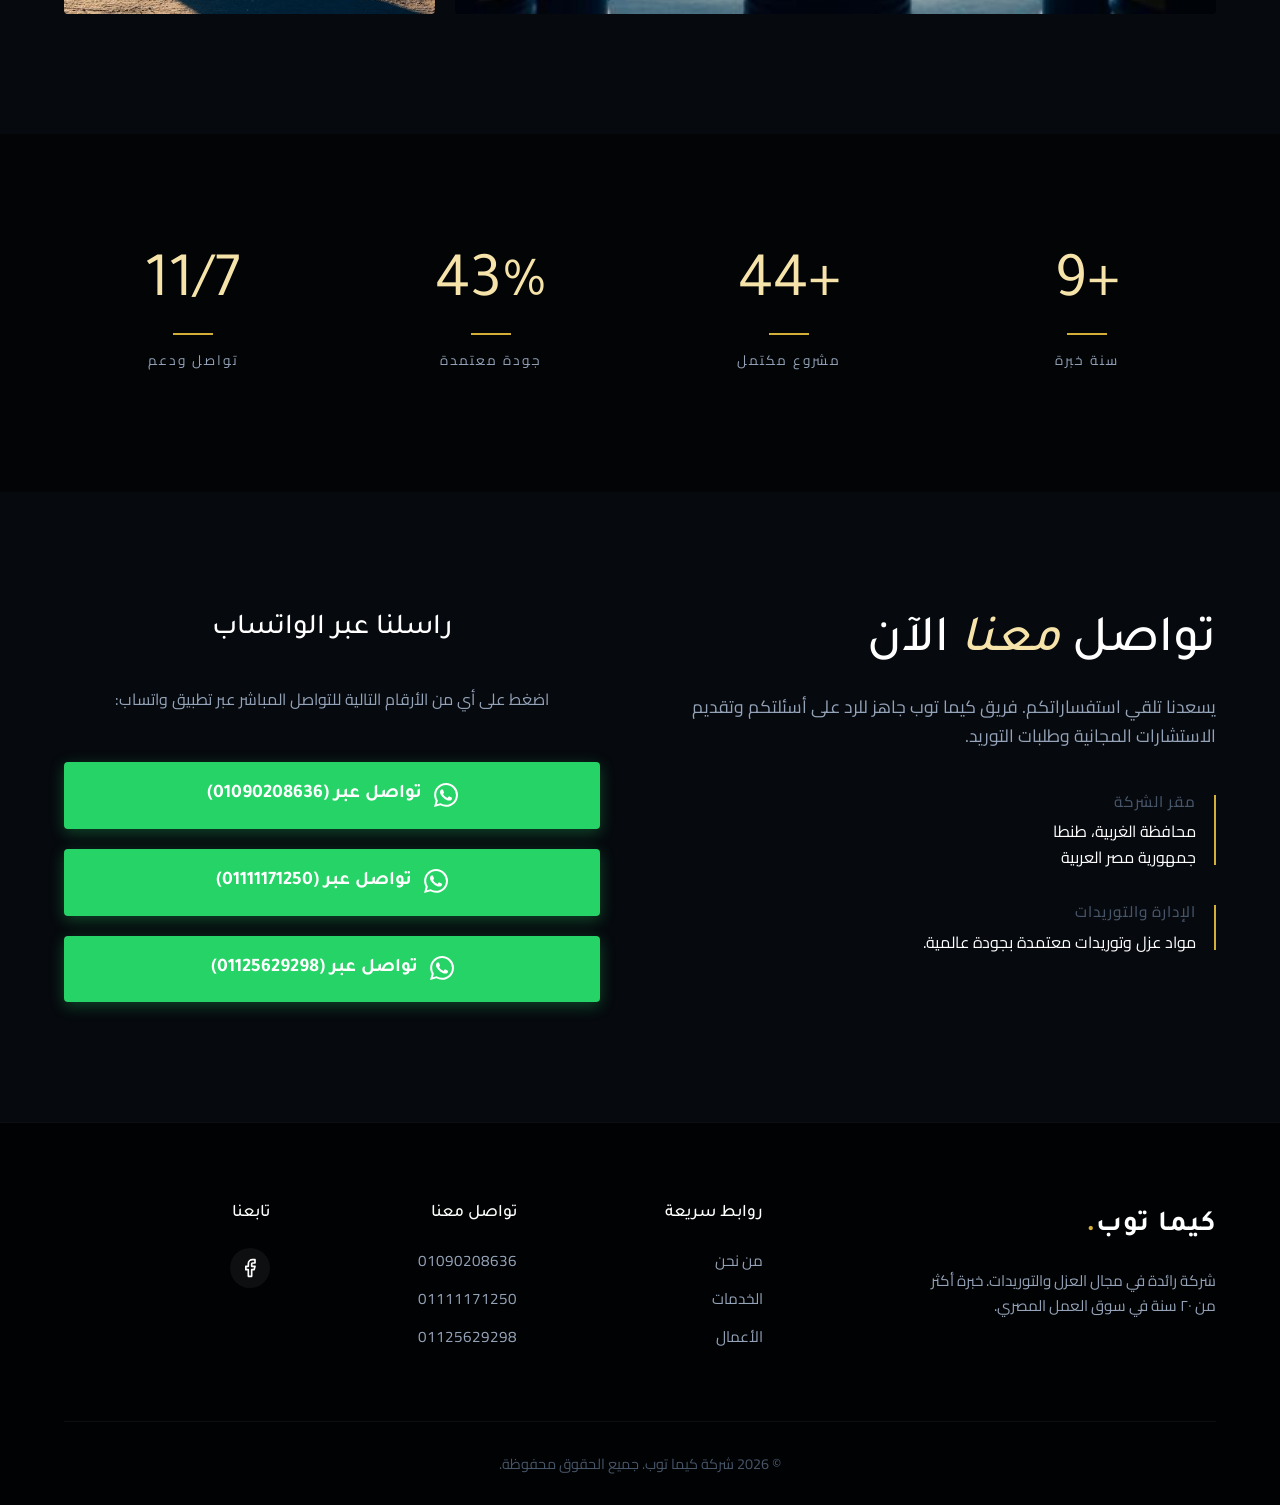
==== commit e2901e54: "6" ====
--- a/index.html
+++ b/index.html
@@ -278,8 +278,7 @@
                 <div class="footer-social">
                     <h4>تابعنا</h4>
                     <div class="social-icons">
-                        <a href="#" aria-label="Facebook"><svg width="20" height="20" viewBox="0 0 24 24" fill="none" stroke="currentColor" stroke-width="2" stroke-linecap="round" stroke-linejoin="round"><path d="M18 2h-3a5 5 0 0 0-5 5v3H7v4h3v8h4v-8h3l1-4h-4V7a1 1 0 0 1 1-1h3z"></path></svg></a>
-                        <a href="#" aria-label="Instagram"><svg width="20" height="20" viewBox="0 0 24 24" fill="none" stroke="currentColor" stroke-width="2" stroke-linecap="round" stroke-linejoin="round"><rect x="2" y="2" width="20" height="20" rx="5" ry="5"></rect><path d="M16 11.37A4 4 0 1 1 12.63 8 4 4 0 0 1 16 11.37z"></path><line x1="17.5" y1="6.5" x2="17.51" y2="6.5"></line></svg></a>
+                        <a href="https://www.facebook.com/profile.php?id=100090358634416" target="_blank" aria-label="Facebook"><svg width="20" height="20" viewBox="0 0 24 24" fill="none" stroke="currentColor" stroke-width="2" stroke-linecap="round" stroke-linejoin="round"><path d="M18 2h-3a5 5 0 0 0-5 5v3H7v4h3v8h4v-8h3l1-4h-4V7a1 1 0 0 1 1-1h3z"></path></svg></a>
                     </div>
                 </div>
             </div>
--- a/main.css
+++ b/main.css
@@ -356,6 +356,7 @@
     width: 100%;
     height: 100%;
     object-position: center;
+    object-fit: cover;
     transform: scale(1.05); /* Slight scale for potential parallax */
     animation: slowZoomOut 10s ease-out forwards;
 }
@@ -1083,9 +1084,13 @@
     }
     
     .experience-badge {
-        right: 20px; /* Swapped left to right for RTL */
+        right: 10px; /* Swapped left to right for RTL */
         left: auto;
         bottom: -20px;
+    }
+    
+    .image-accent-border {
+        right: 20px;
     }
     
     .footer-grid {
@@ -1102,22 +1107,78 @@
         display: block;
     }
     
+    .hero {
+        display: flex;
+        align-items: center;
+        height: 100vh;
+        min-height: 600px;
+        text-align: center;
+    }
+    
+    .hero-bg {
+        /* Restoring full screen background on mobile instead of inline block */
+        position: absolute;
+        top: 0; left: 0;
+        width: 100%;
+        height: 100%;
+        z-index: -1;
+    }
+    
+    .hero-image {
+        object-fit: cover;
+    }
+    
+    .hero-content {
+        padding: 0 15px;
+        width: 100%;
+        margin: 0 auto;
+    }
+    
     .hero-title {
-        font-size: clamp(2.5rem, 8vw, 3.5rem);
+        font-size: clamp(2.4rem, 8vw, 3rem);
+    }
+    
+    .hero-subtitle {
+        margin: 0 auto 30px;
+        font-size: 1.1rem;
+        padding: 0 10px;
+    }
+    
+    .hero-buttons {
+        justify-content: center;
+        gap: 15px;
+    }
+    
+    .scroll-indicator {
+        display: none;
     }
     
     .stats-grid {
         grid-template-columns: 1fr 1fr;
+        gap: 40px 20px;
     }
     
     .section-padding {
-        padding: 80px 0;
+        padding: 70px 0;
+    }
+
+    .service-card {
+        padding: 40px 25px;
+    }
+
+    .section-title {
+        font-size: clamp(2rem, 6vw, 2.5rem);
     }
 }
 
 @media (max-width: 480px) {
+    .container {
+        padding: 0 20px;
+    }
+
     .footer-grid {
         grid-template-columns: 1fr;
+        gap: 30px;
     }
     
     .hero-buttons {
@@ -1138,4 +1199,33 @@
     .gallery-grid {
         grid-template-columns: 1fr;
     }
-}
+    
+    .gallery-item:nth-child(n) {
+        grid-column: span 1;
+    }
+    
+    .whatsapp-btn {
+        padding: 16px 20px;
+        font-size: 1.05rem;
+        flex-direction: column;
+        text-align: center;
+        gap: 8px;
+    }
+    
+    .whatsapp-btn svg {
+        width: 28px;
+        height: 28px;
+    }
+
+    .contact-form-wrapper h3 {
+        font-size: 1.5rem !important;
+    }
+
+    .experience-badge {
+        padding: 15px 20px;
+    }
+    
+    .experience-badge .years {
+        font-size: 2rem;
+    }
+}
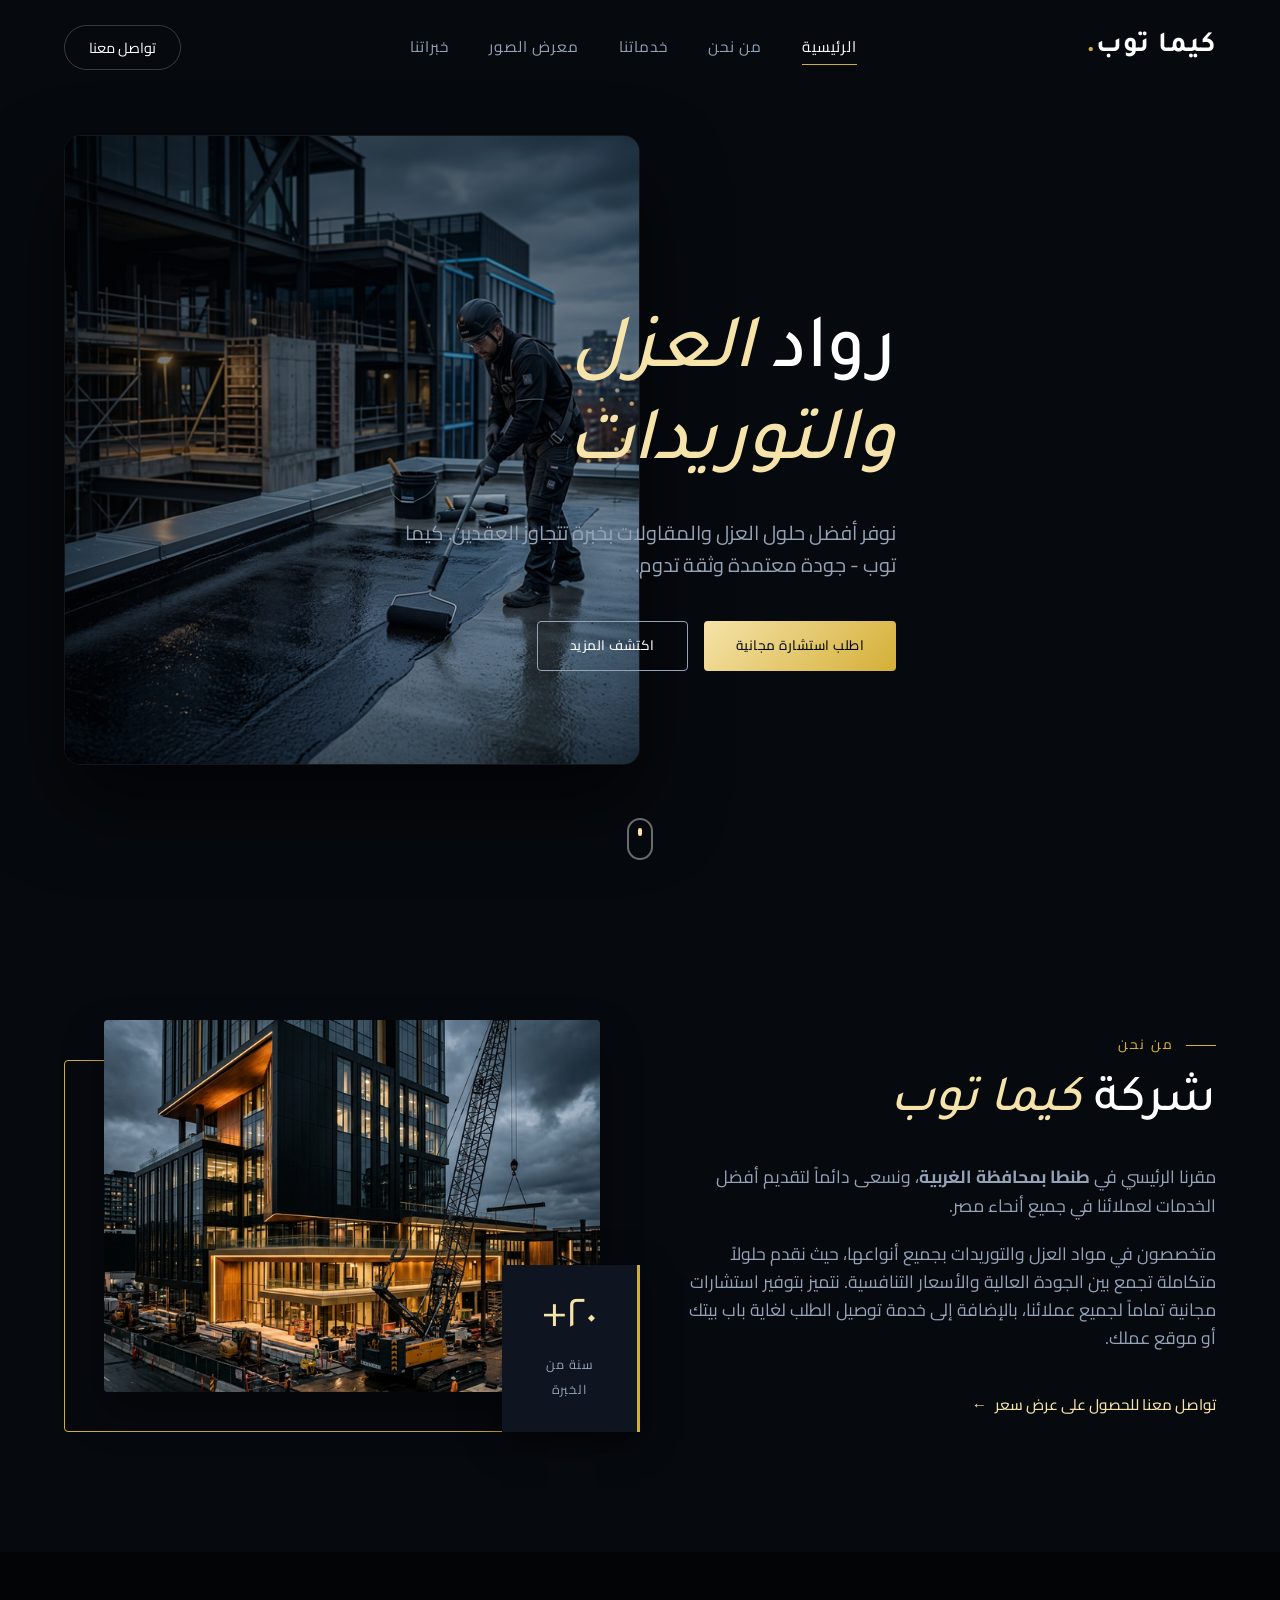
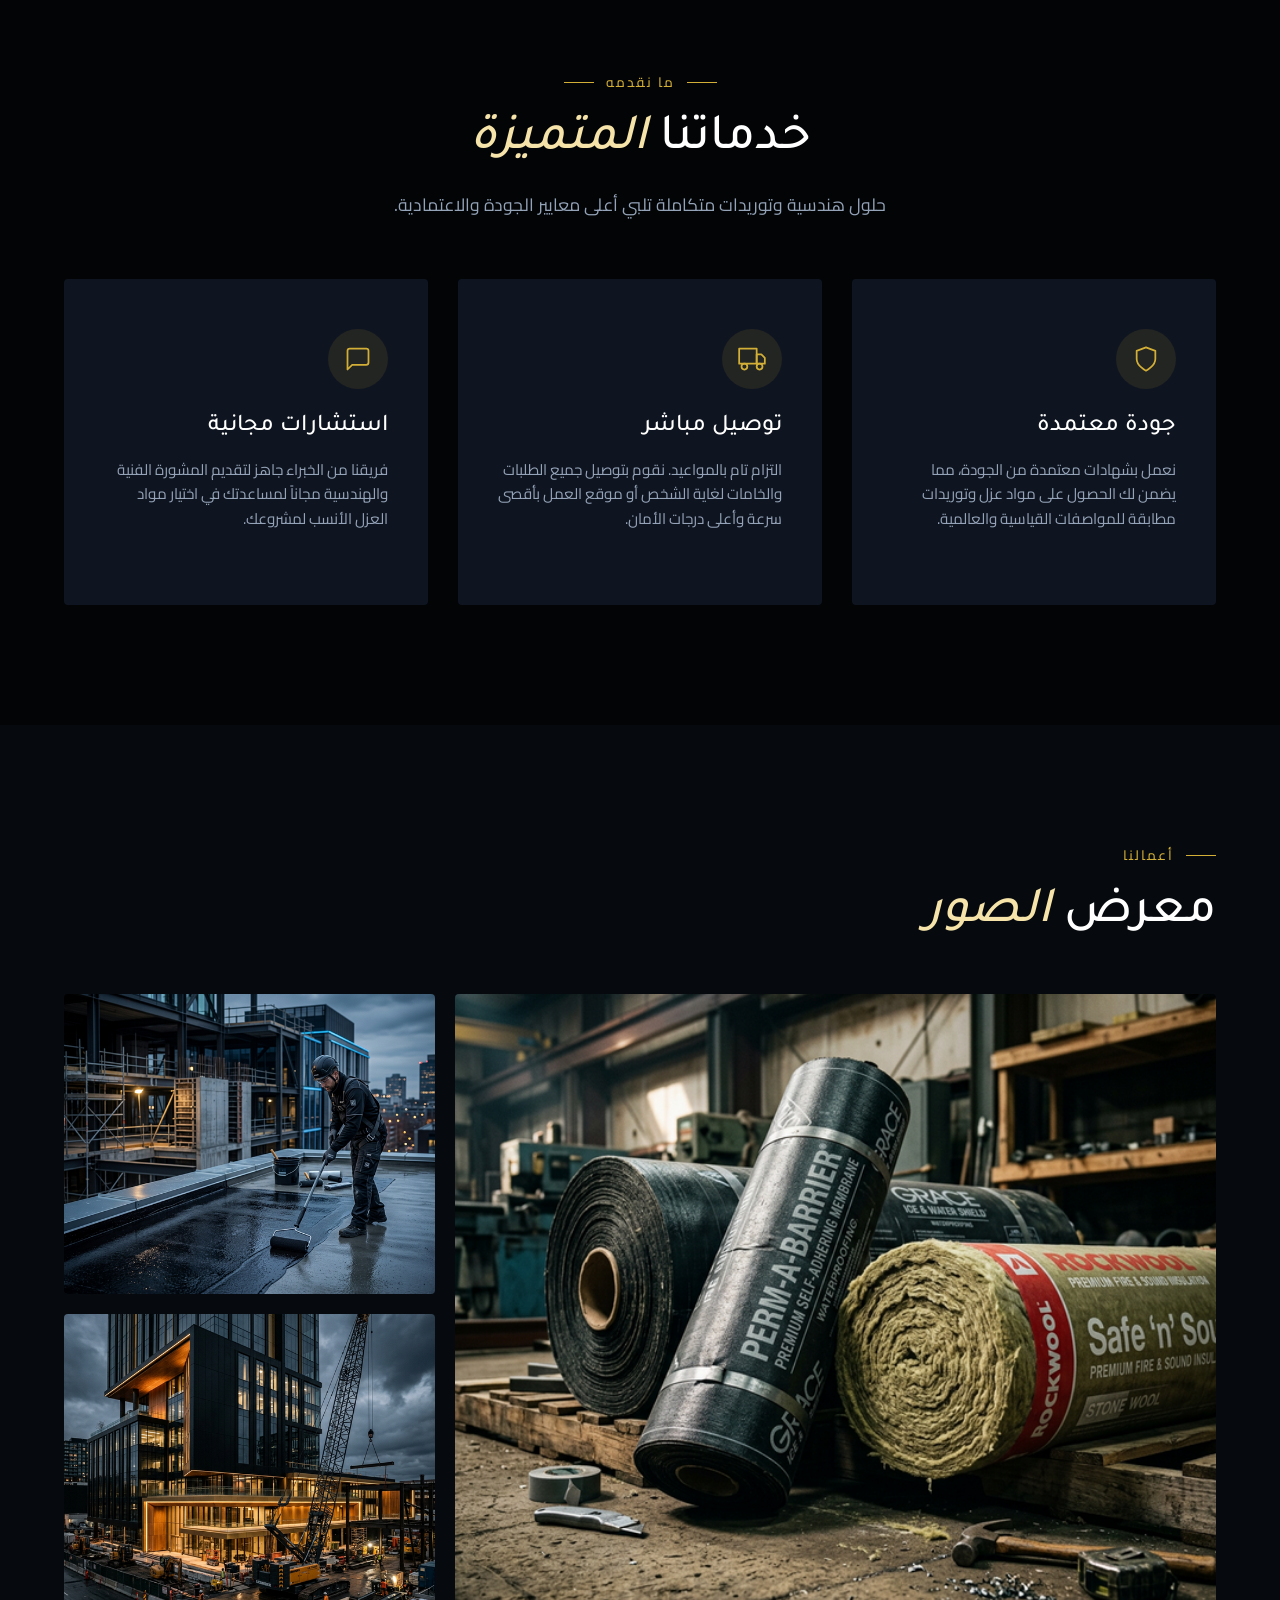
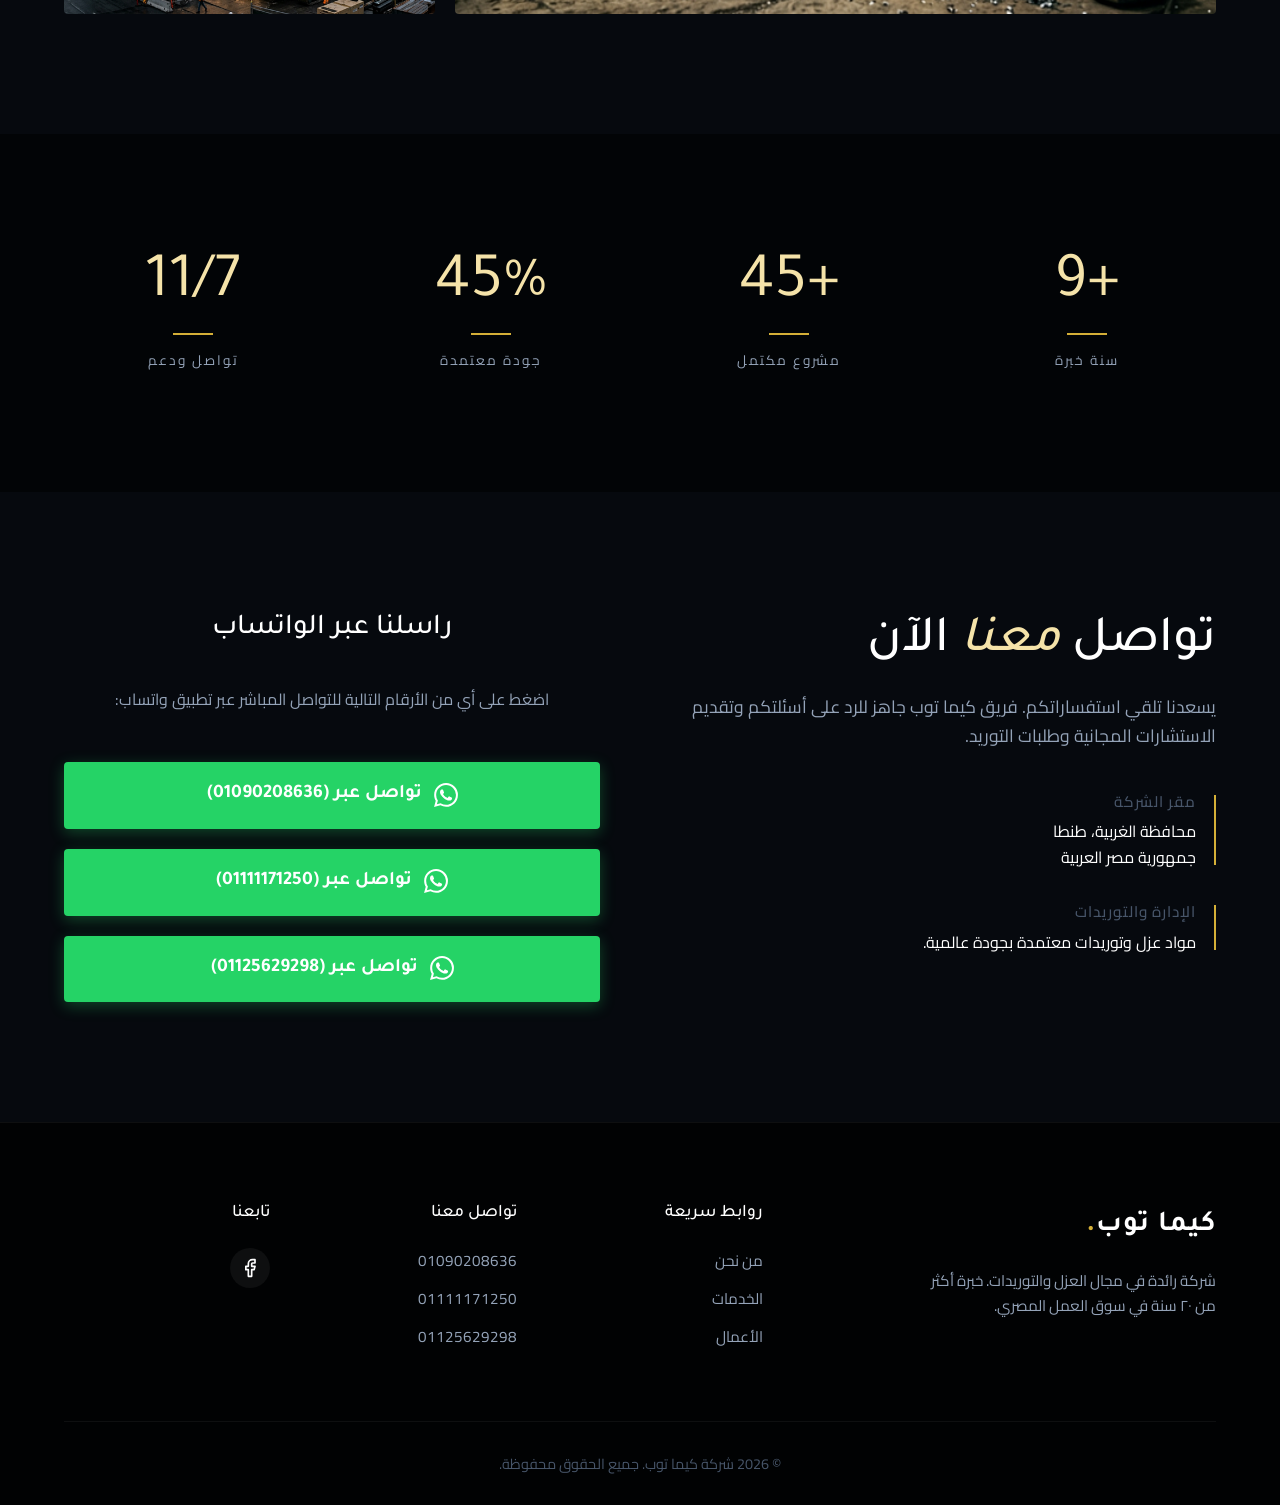
==== commit 9207a104: "9" ====
--- a/index.html
+++ b/index.html
@@ -53,7 +53,7 @@
     <header id="home" class="hero">
         <div class="hero-bg">
             <!-- Using custom image 1 -->
-            <img src="3.jpg" alt="كيما توب للعزل والتوريدات" class="hero-image">
+            <img src="hero.png" alt="كيما توب للعزل والتوريدات" class="hero-image">
             <div class="hero-overlay"></div>
         </div>
         
@@ -88,7 +88,7 @@
             <div class="about-image-wrapper scroll-reveal fade-right delay-2">
                 <div class="floating-wrapper">
                     <!-- Using custom image 2 -->
-                    <img src="2.jpg" alt="مقر شركة كيما توب" class="about-img">
+                    <img src="about.png" alt="مقر شركة كيما توب" class="about-img">
                     <div class="image-accent-border"></div>
                     <div class="experience-badge">
                         <span class="years">٢٠+</span>
@@ -154,8 +154,8 @@
             <div class="gallery-grid">
                 <!-- Using custom image 3 -->
                 <div class="gallery-item scroll-reveal tall">
-                    <img src="3.jpg" alt="أعمال كيما توب" class="gallery-img">
-                    <div class="gallery-overlay" data-src="3.jpg">
+                    <img src="gallery.png" alt="أعمال كيما توب" class="gallery-img">
+                    <div class="gallery-overlay" data-src="gallery.png">
                         <span class="view-text">+ تكبير الصورة</span>
                         <div class="project-info">
                             <h4>توريدات ومواد عزل</h4>
@@ -165,14 +165,14 @@
                 </div>
                 <!-- Fallback to image 1 and 2 for the rest of the grid -->
                 <div class="gallery-item scroll-reveal delay-1">
-                    <img src="1.jpg" alt="كيما توب" class="gallery-img">
-                    <div class="gallery-overlay" data-src="1.jpg">
+                    <img src="hero.png" alt="كيما توب" class="gallery-img">
+                    <div class="gallery-overlay" data-src="hero.png">
                         <span class="view-text">+ تكبير الصورة</span>
                     </div>
                 </div>
                 <div class="gallery-item scroll-reveal delay-2">
-                    <img src="2.jpg" alt="كيما توب" class="gallery-img">
-                    <div class="gallery-overlay" data-src="2.jpg">
+                    <img src="about.png" alt="كيما توب" class="gallery-img">
+                    <div class="gallery-overlay" data-src="about.png">
                         <span class="view-text">+ تكبير الصورة</span>
                     </div>
                 </div>
--- a/main.css
+++ b/main.css
@@ -344,12 +344,17 @@
 
 .hero-bg {
     position: absolute;
-    top: 0;
-    left: 0;
-    width: 100%;
-    height: 100%;
-    z-index: -1;
+    top: 50%;
+    left: 5%;
+    transform: translateY(-50%);
+    width: 45%;
+    height: 70vh;
+    max-height: 700px;
+    border-radius: var(--radius-lg);
+    z-index: 0;
     overflow: hidden;
+    box-shadow: 0 40px 80px rgba(0, 0, 0, 0.6);
+    border: 1px solid rgba(255, 255, 255, 0.05);
 }
 
 .hero-image {
@@ -367,11 +372,13 @@
     left: 0;
     width: 100%;
     height: 100%;
-    background: linear-gradient(to right, rgba(2, 4, 6, 0.9) 0%, rgba(2, 4, 6, 0.6) 50%, rgba(2, 4, 6, 0.2) 100%);
+    background: linear-gradient(135deg, rgba(2, 4, 6, 0.7) 0%, rgba(2, 4, 6, 0.1) 100%);
 }
 
 .hero-content {
-    max-width: 700px;
+    max-width: 50%;
+    position: relative;
+    z-index: 2;
 }
 
 .hero-title {
@@ -1109,29 +1116,48 @@
     
     .hero {
         display: flex;
+        flex-direction: column;
         align-items: center;
-        height: 100vh;
-        min-height: 600px;
+        height: auto;
+        min-height: auto;
+        padding-top: 100px;
         text-align: center;
     }
     
     .hero-bg {
-        /* Restoring full screen background on mobile instead of inline block */
-        position: absolute;
-        top: 0; left: 0;
+        position: relative;
+        top: auto;
+        left: auto;
+        transform: none;
+        width: calc(100% - 40px);
+        margin: 0 auto 30px;
+        height: 250px;
+        max-height: none;
+        border-radius: var(--radius-lg);
+        overflow: hidden;
+        z-index: 1;
+        box-shadow: 0 15px 35px rgba(0, 0, 0, 0.5);
+    }
+    
+    .hero-image {
         width: 100%;
         height: 100%;
-        z-index: -1;
-    }
-    
-    .hero-image {
         object-fit: cover;
+        object-position: center;
+        transform: none;
+        animation: none;
+    }
+
+    .hero-overlay {
+        background: linear-gradient(to top, rgba(2, 4, 6, 0.8) 0%, rgba(2, 4, 6, 0.2) 100%); 
     }
     
     .hero-content {
         padding: 0 15px;
         width: 100%;
         margin: 0 auto;
+        position: relative;
+        z-index: 2;
     }
     
     .hero-title {
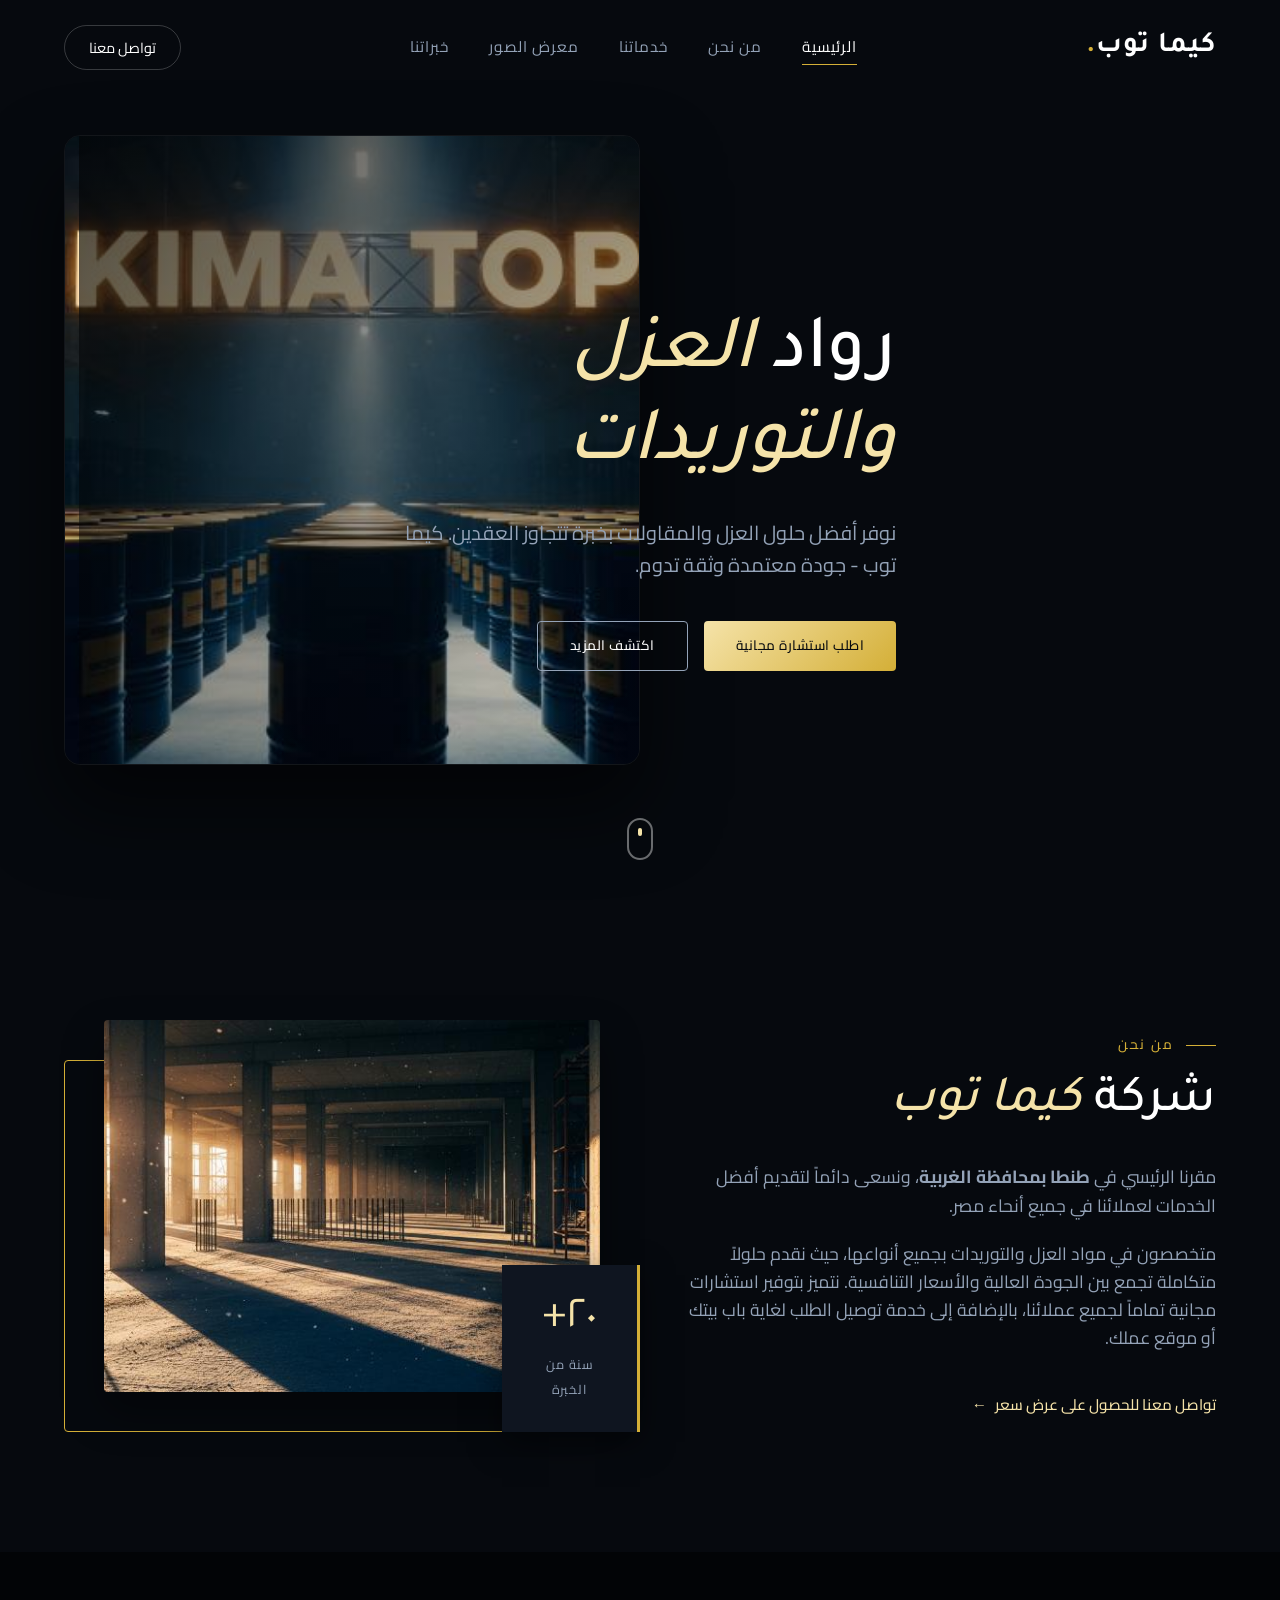
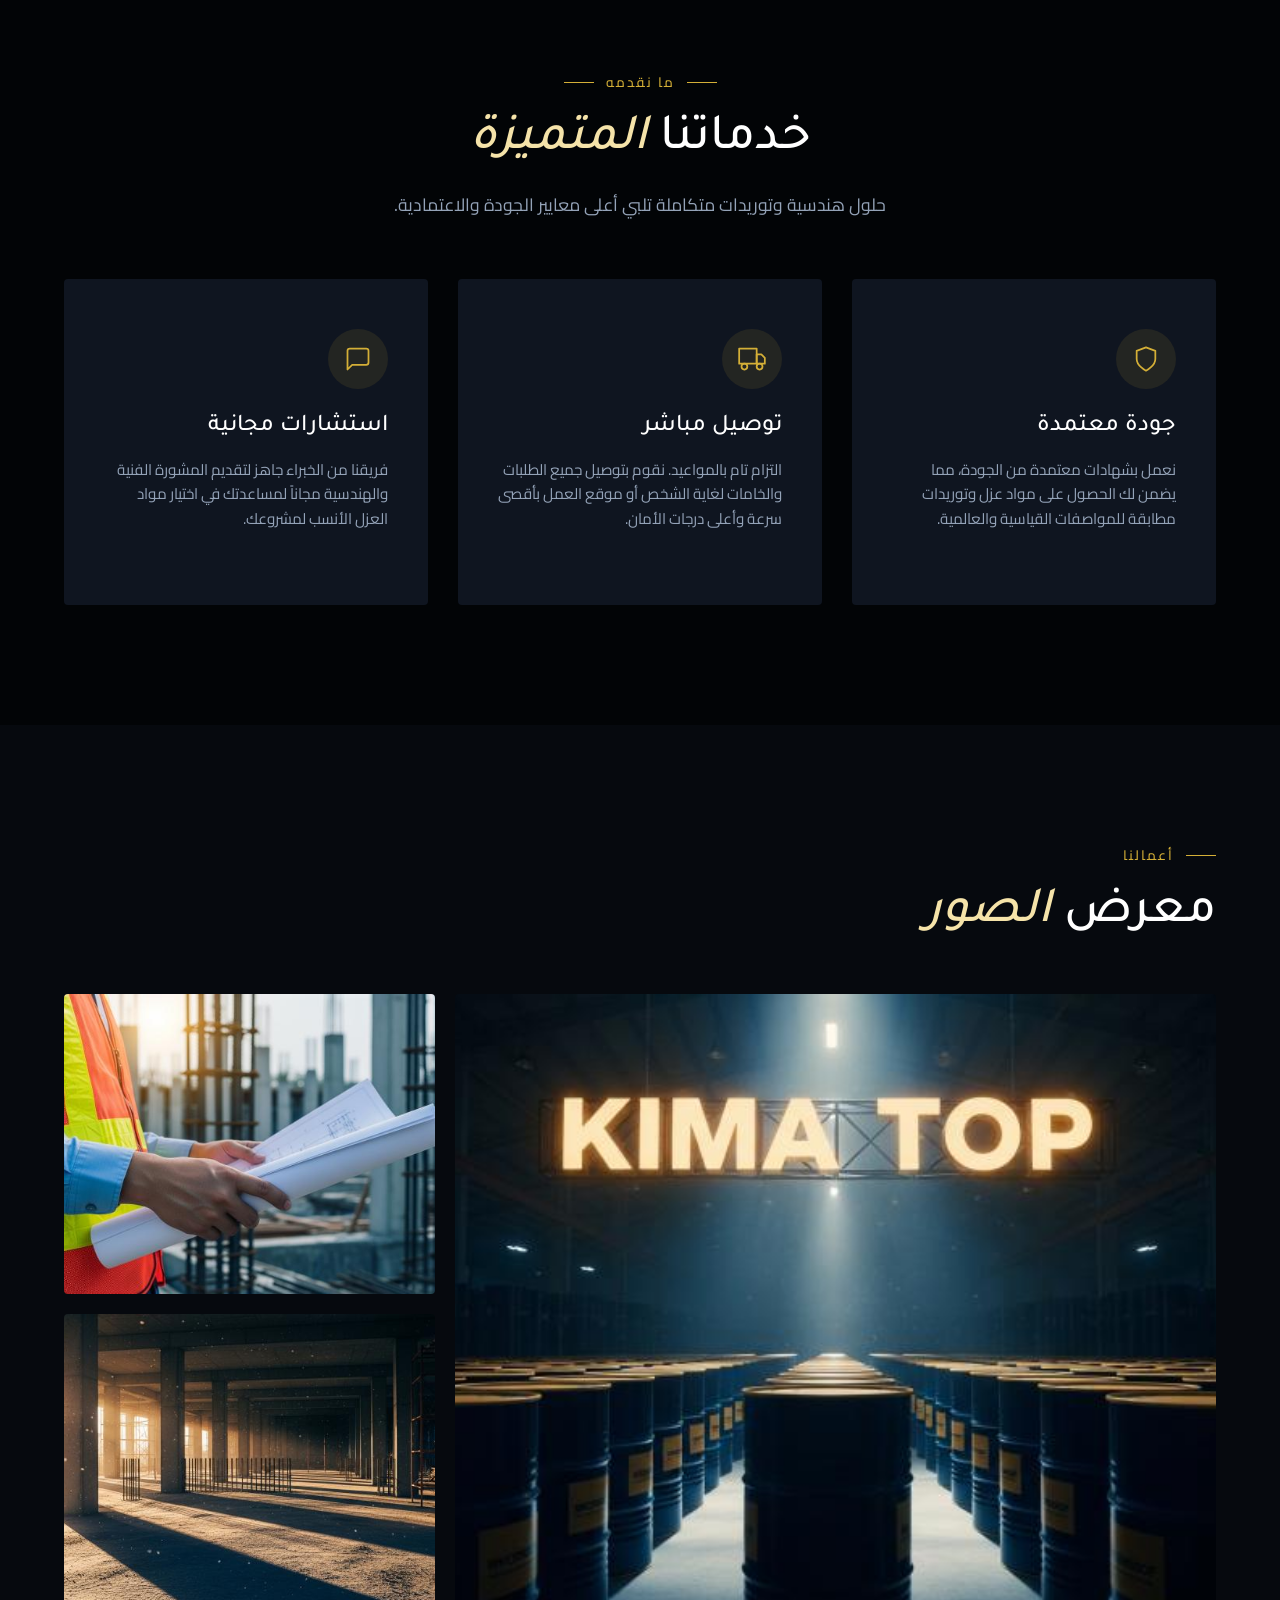
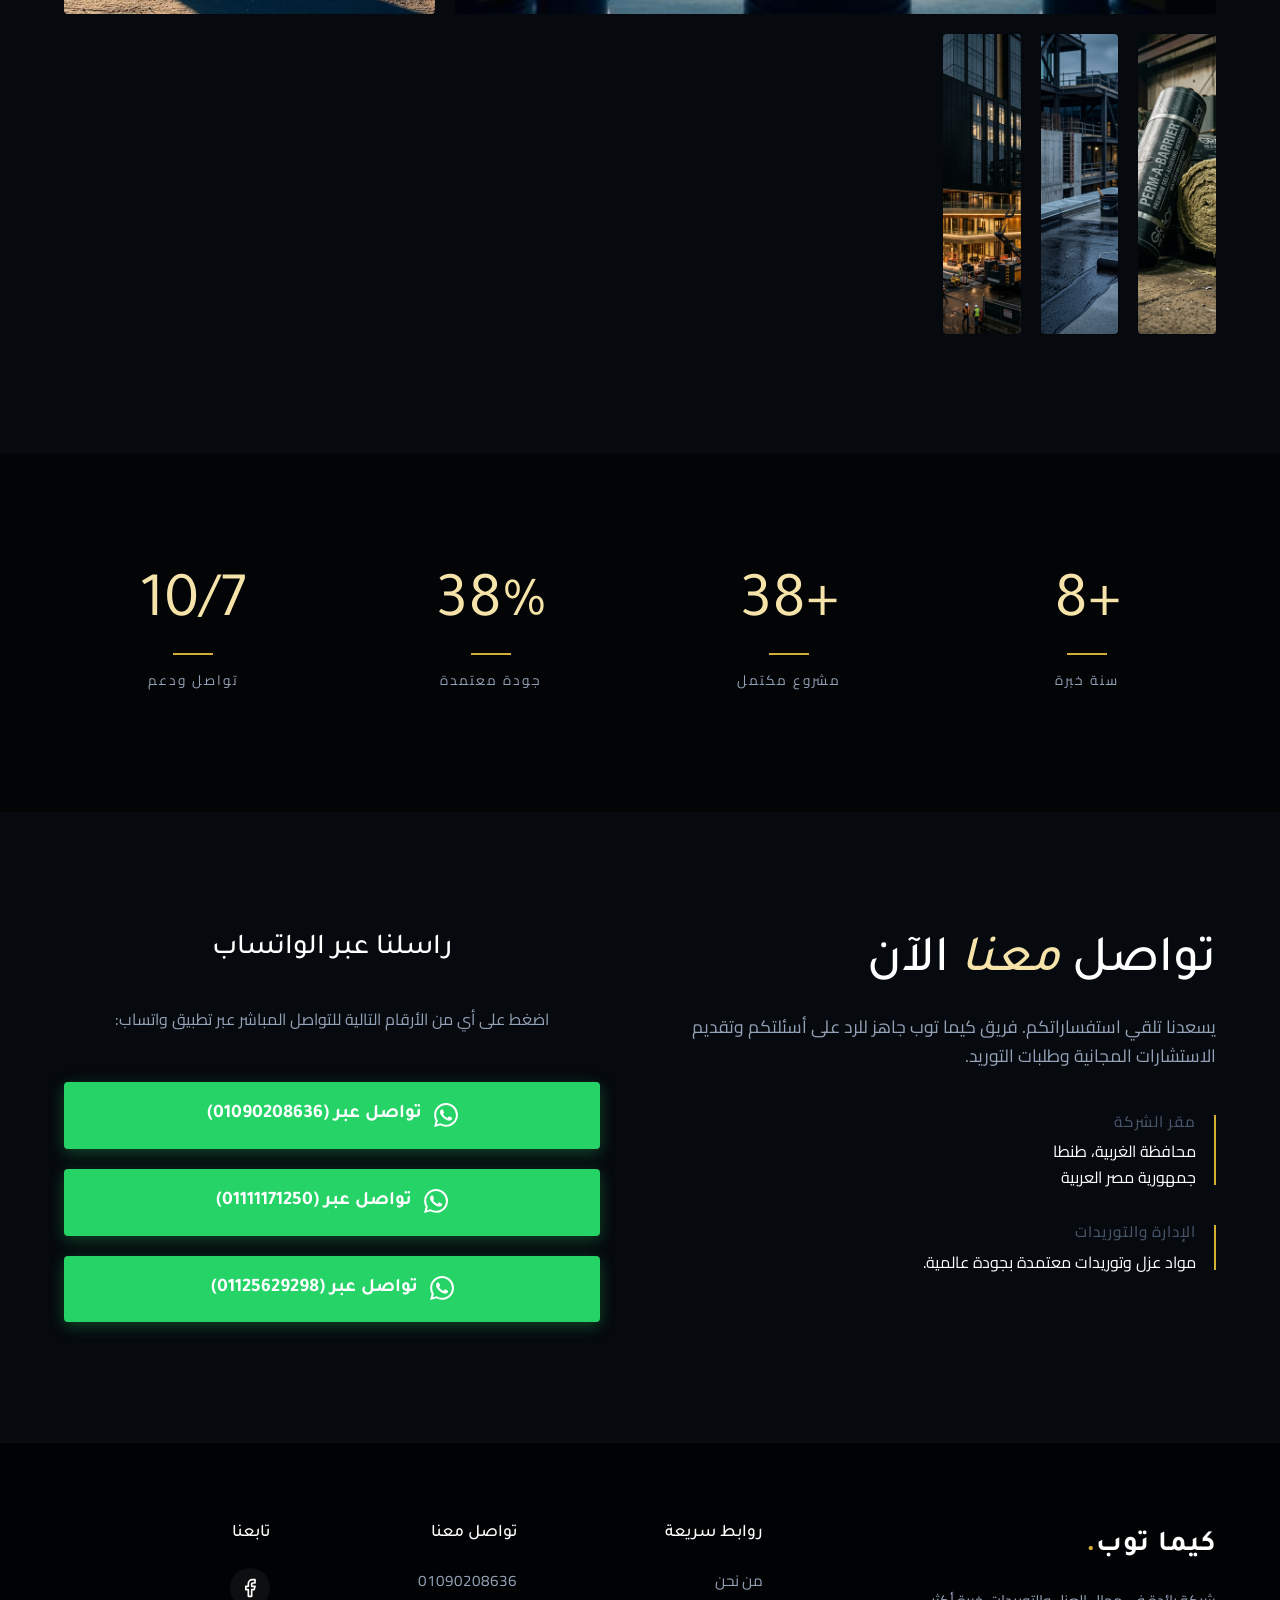
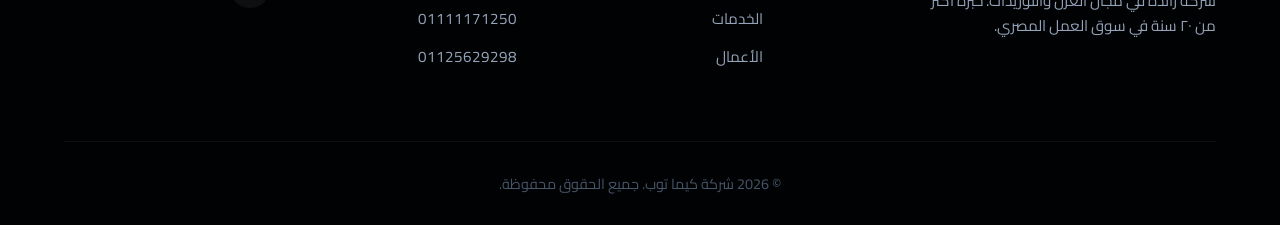
==== commit d805bda4: "10" ====
--- a/index.html
+++ b/index.html
@@ -53,7 +53,7 @@
     <header id="home" class="hero">
         <div class="hero-bg">
             <!-- Using custom image 1 -->
-            <img src="hero.png" alt="كيما توب للعزل والتوريدات" class="hero-image">
+            <img src="3.jpg" alt="كيما توب للعزل والتوريدات" class="hero-image">
             <div class="hero-overlay"></div>
         </div>
         
@@ -88,7 +88,7 @@
             <div class="about-image-wrapper scroll-reveal fade-right delay-2">
                 <div class="floating-wrapper">
                     <!-- Using custom image 2 -->
-                    <img src="about.png" alt="مقر شركة كيما توب" class="about-img">
+                    <img src="2.jpg" alt="مقر شركة كيما توب" class="about-img">
                     <div class="image-accent-border"></div>
                     <div class="experience-badge">
                         <span class="years">٢٠+</span>
@@ -154,8 +154,8 @@
             <div class="gallery-grid">
                 <!-- Using custom image 3 -->
                 <div class="gallery-item scroll-reveal tall">
-                    <img src="gallery.png" alt="أعمال كيما توب" class="gallery-img">
-                    <div class="gallery-overlay" data-src="gallery.png">
+                    <img src="3.jpg" alt="أعمال كيما توب" class="gallery-img">
+                    <div class="gallery-overlay" data-src="3.jpg">
                         <span class="view-text">+ تكبير الصورة</span>
                         <div class="project-info">
                             <h4>توريدات ومواد عزل</h4>
@@ -165,13 +165,32 @@
                 </div>
                 <!-- Fallback to image 1 and 2 for the rest of the grid -->
                 <div class="gallery-item scroll-reveal delay-1">
-                    <img src="hero.png" alt="كيما توب" class="gallery-img">
+                    <img src="1.jpg" alt="كيما توب" class="gallery-img">
+                    <div class="gallery-overlay" data-src="1.jpg">
+                        <span class="view-text">+ تكبير الصورة</span>
+                    </div>
+                </div>
+                <div class="gallery-item scroll-reveal delay-2">
+                    <img src="2.jpg" alt="كيما توب" class="gallery-img">
+                    <div class="gallery-overlay" data-src="2.jpg">
+                        <span class="view-text">+ تكبير الصورة</span>
+                    </div>
+                </div>
+                <!-- Extra AI Images -->
+                <div class="gallery-item scroll-reveal delay-3">
+                    <img src="gallery.png" alt="كيما توب - تصميم احترافي" class="gallery-img">
+                    <div class="gallery-overlay" data-src="gallery.png">
+                        <span class="view-text">+ تكبير الصورة</span>
+                    </div>
+                </div>
+                <div class="gallery-item scroll-reveal delay-1">
+                    <img src="hero.png" alt="كيما توب - تصميم احترافي" class="gallery-img">
                     <div class="gallery-overlay" data-src="hero.png">
                         <span class="view-text">+ تكبير الصورة</span>
                     </div>
                 </div>
                 <div class="gallery-item scroll-reveal delay-2">
-                    <img src="about.png" alt="كيما توب" class="gallery-img">
+                    <img src="about.png" alt="كيما توب - تصميم احترافي" class="gallery-img">
                     <div class="gallery-overlay" data-src="about.png">
                         <span class="view-text">+ تكبير الصورة</span>
                     </div>
--- a/main.css
+++ b/main.css
@@ -362,8 +362,8 @@
     height: 100%;
     object-position: center;
     object-fit: cover;
-    transform: scale(1.05); /* Slight scale for potential parallax */
-    animation: slowZoomOut 10s ease-out forwards;
+    transform: scale(1.05); /* Slight scale for potential parallax and floating */
+    animation: floatHeroImage 8s ease-in-out infinite;
 }
 
 .hero-overlay {
@@ -992,6 +992,11 @@
 @keyframes slowZoomOut {
     0% { transform: scale(1.1); }
     100% { transform: scale(1); }
+}
+
+@keyframes floatHeroImage {
+    0%, 100% { transform: scale(1.05) translateY(0); }
+    50% { transform: scale(1.08) translateY(-10px); }
 }
 
 @keyframes scrollWheel {
